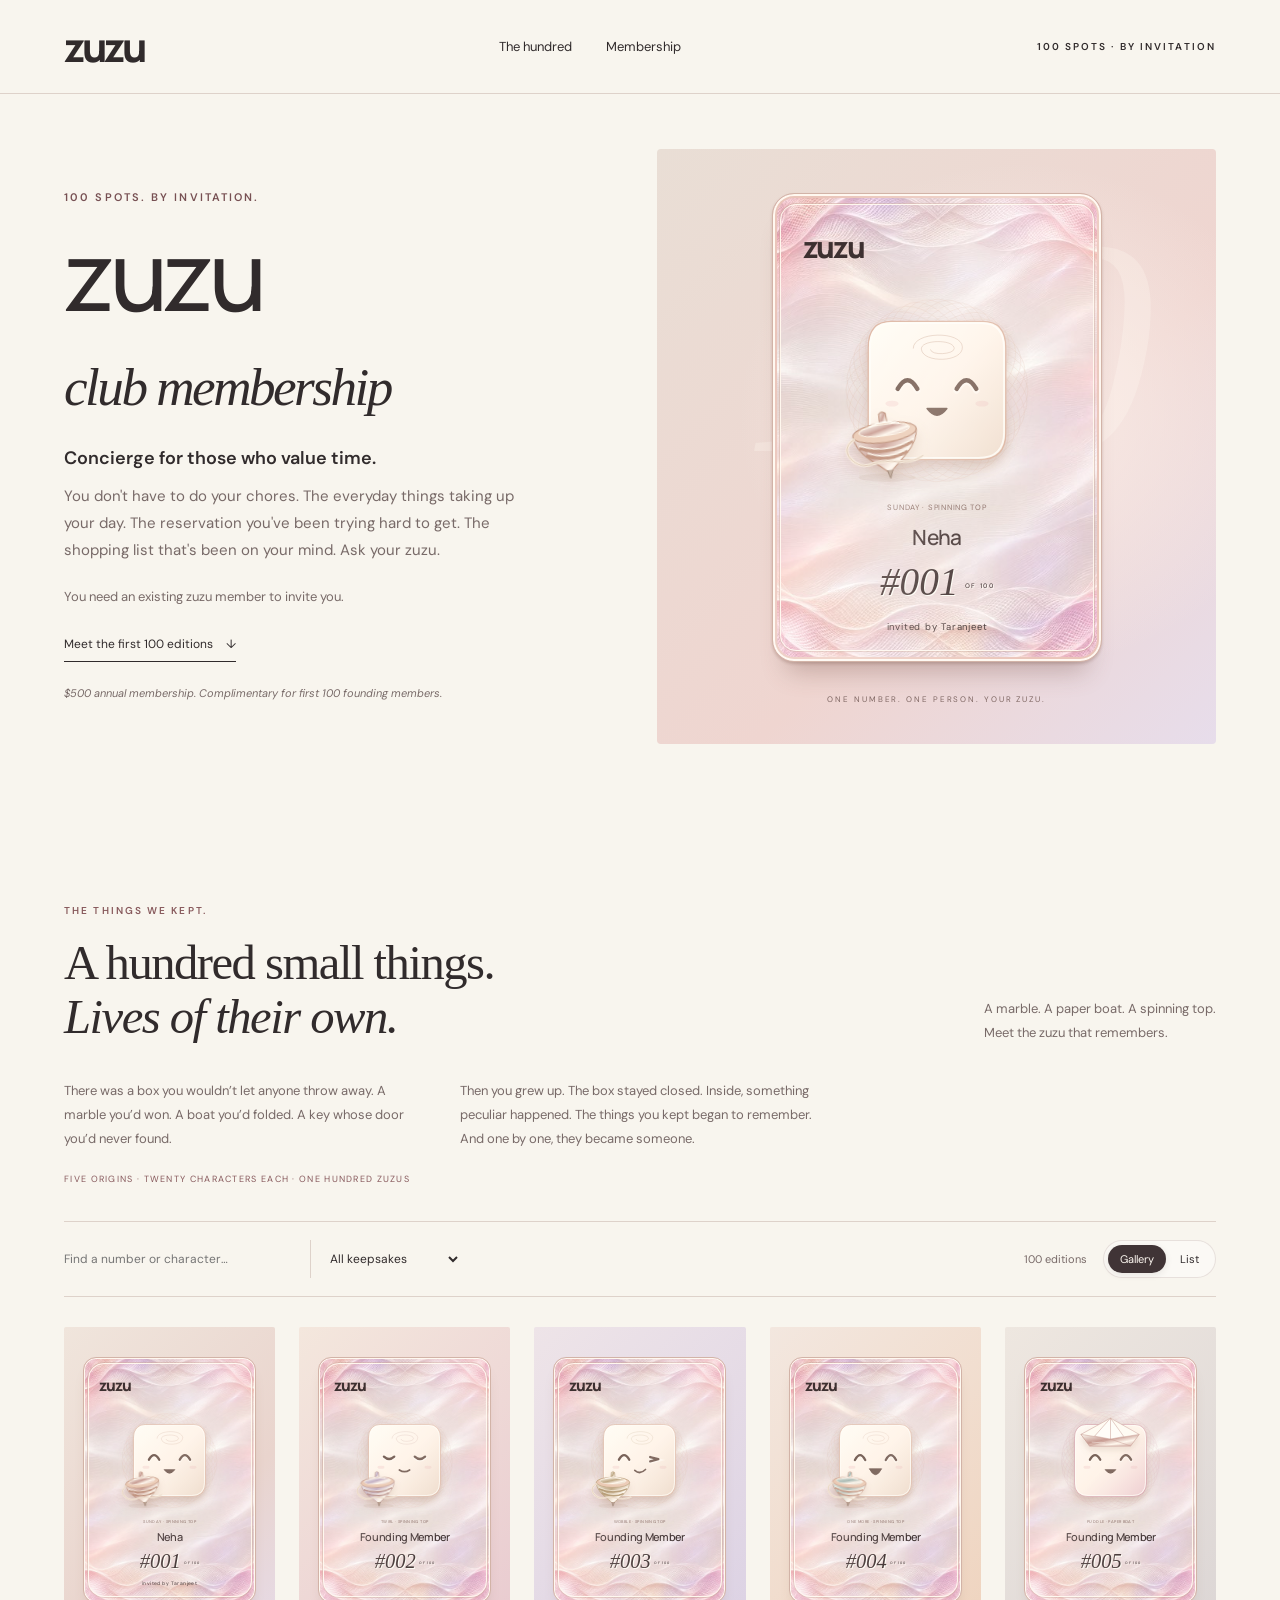
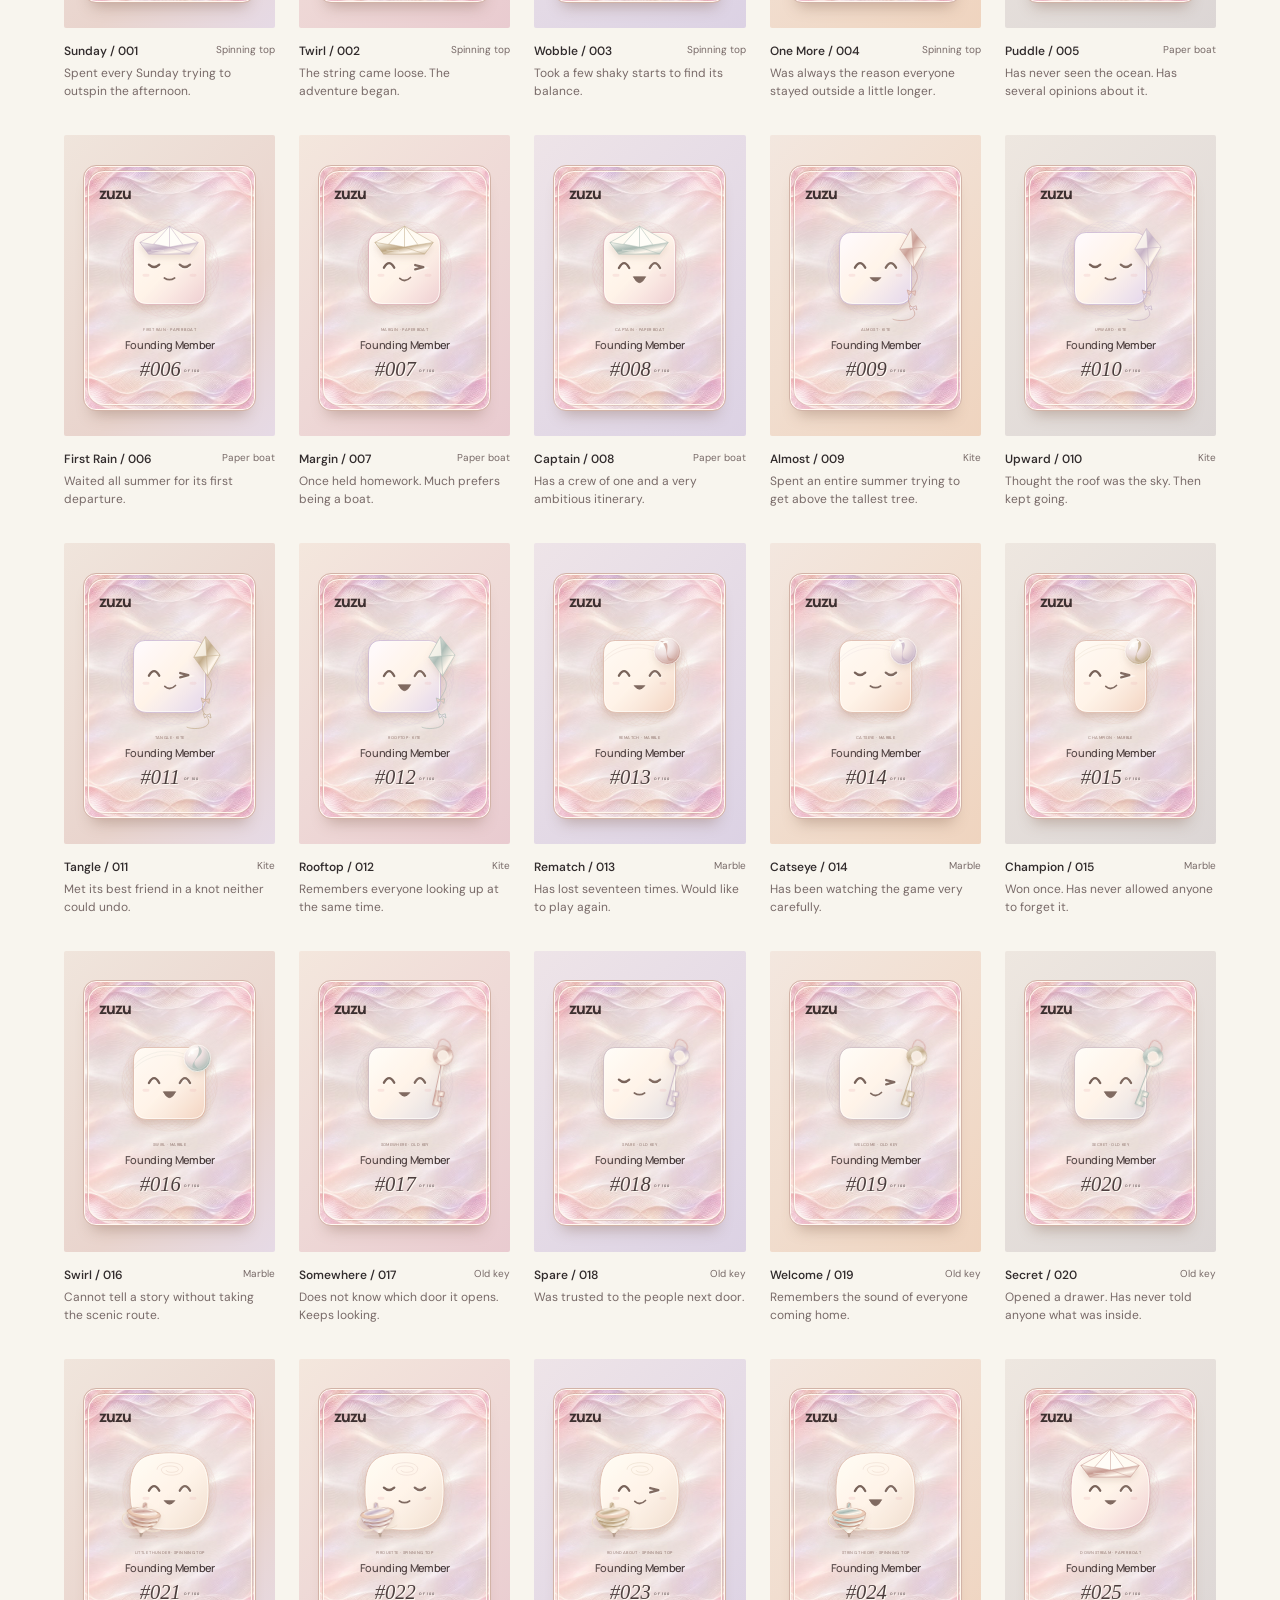
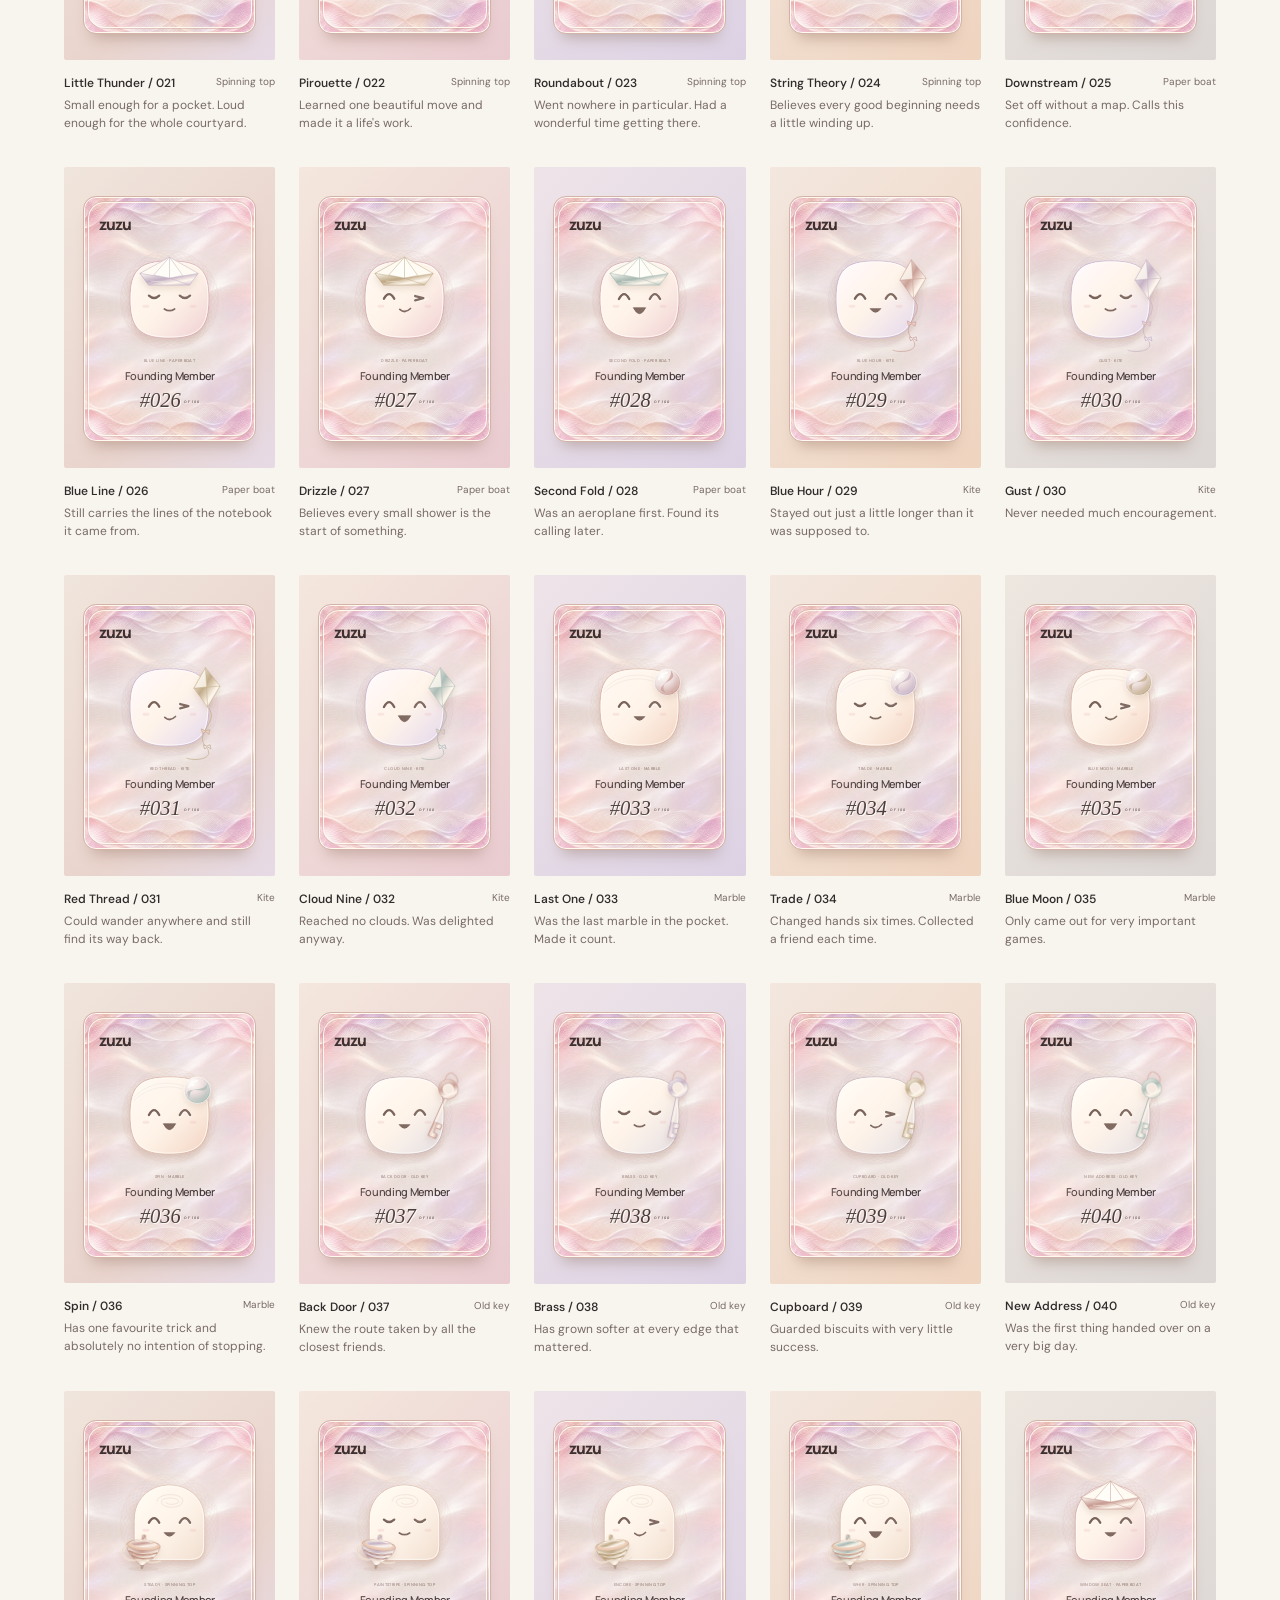
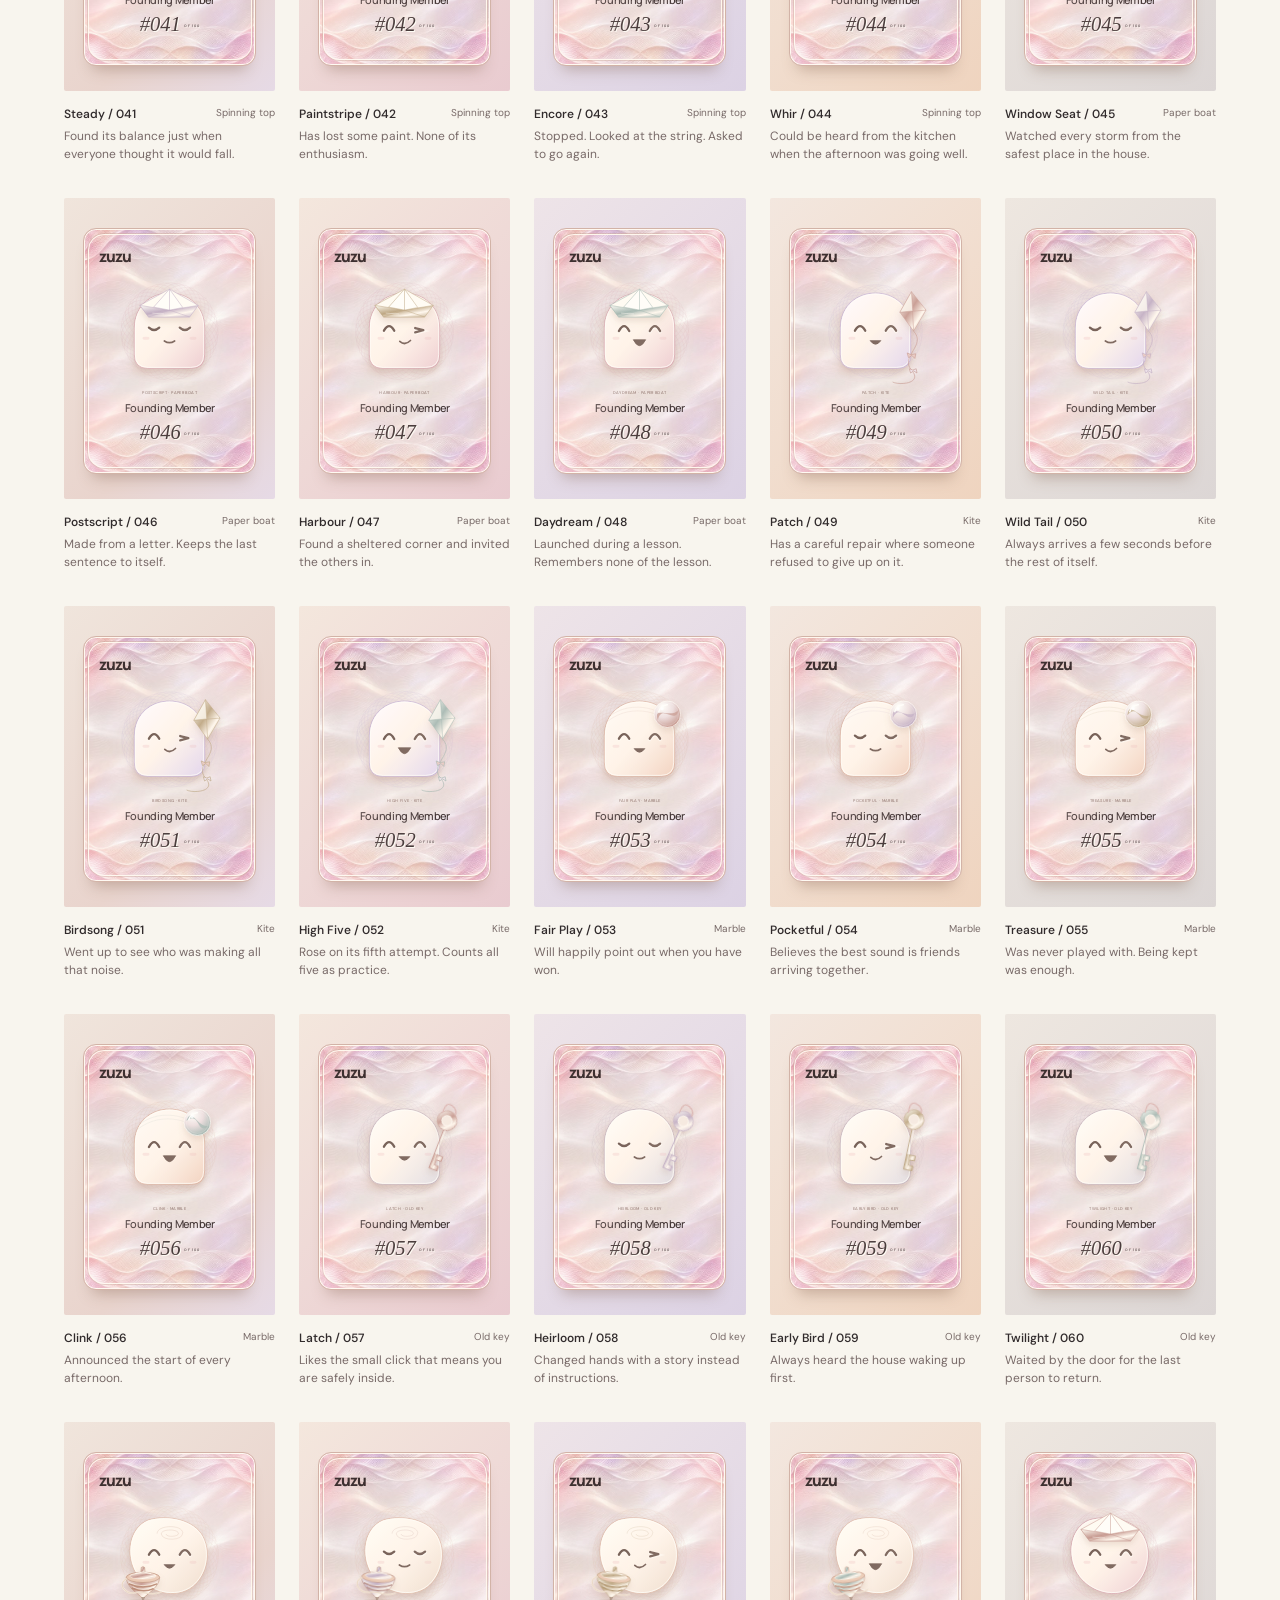
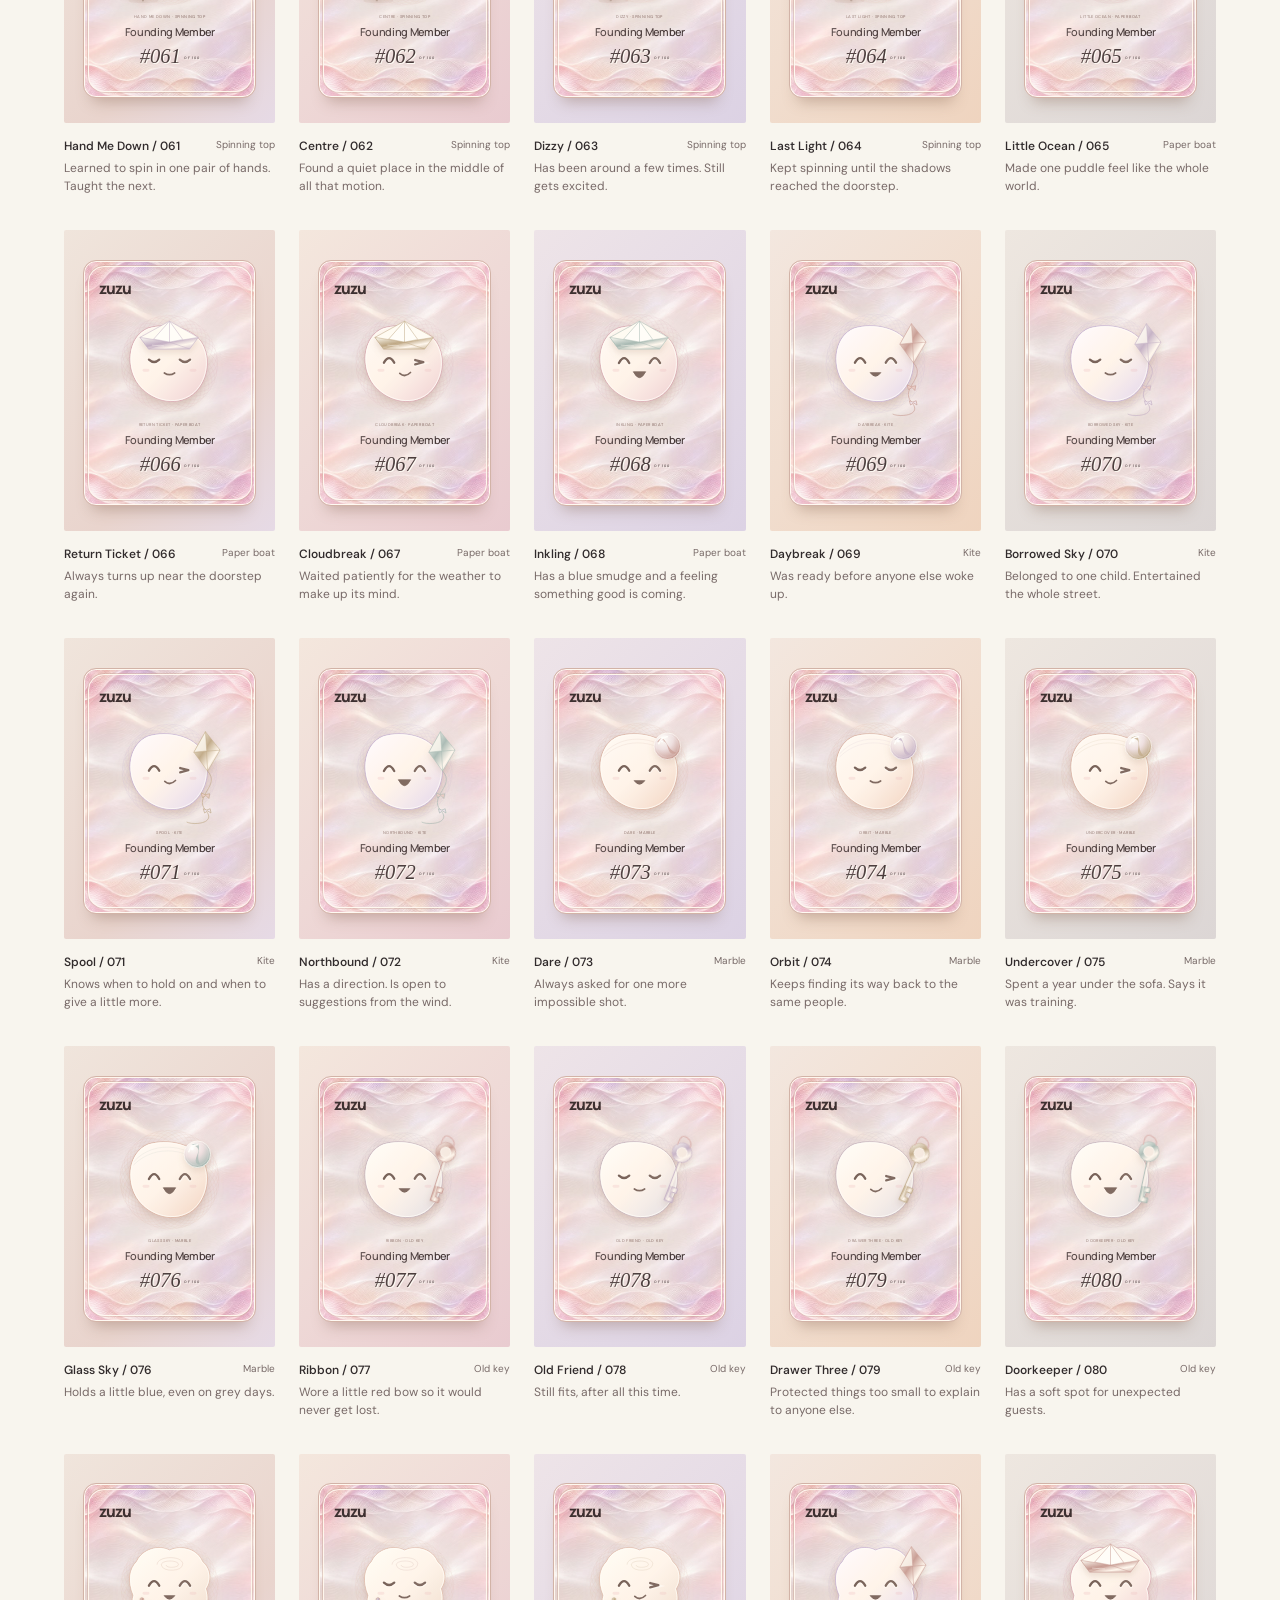
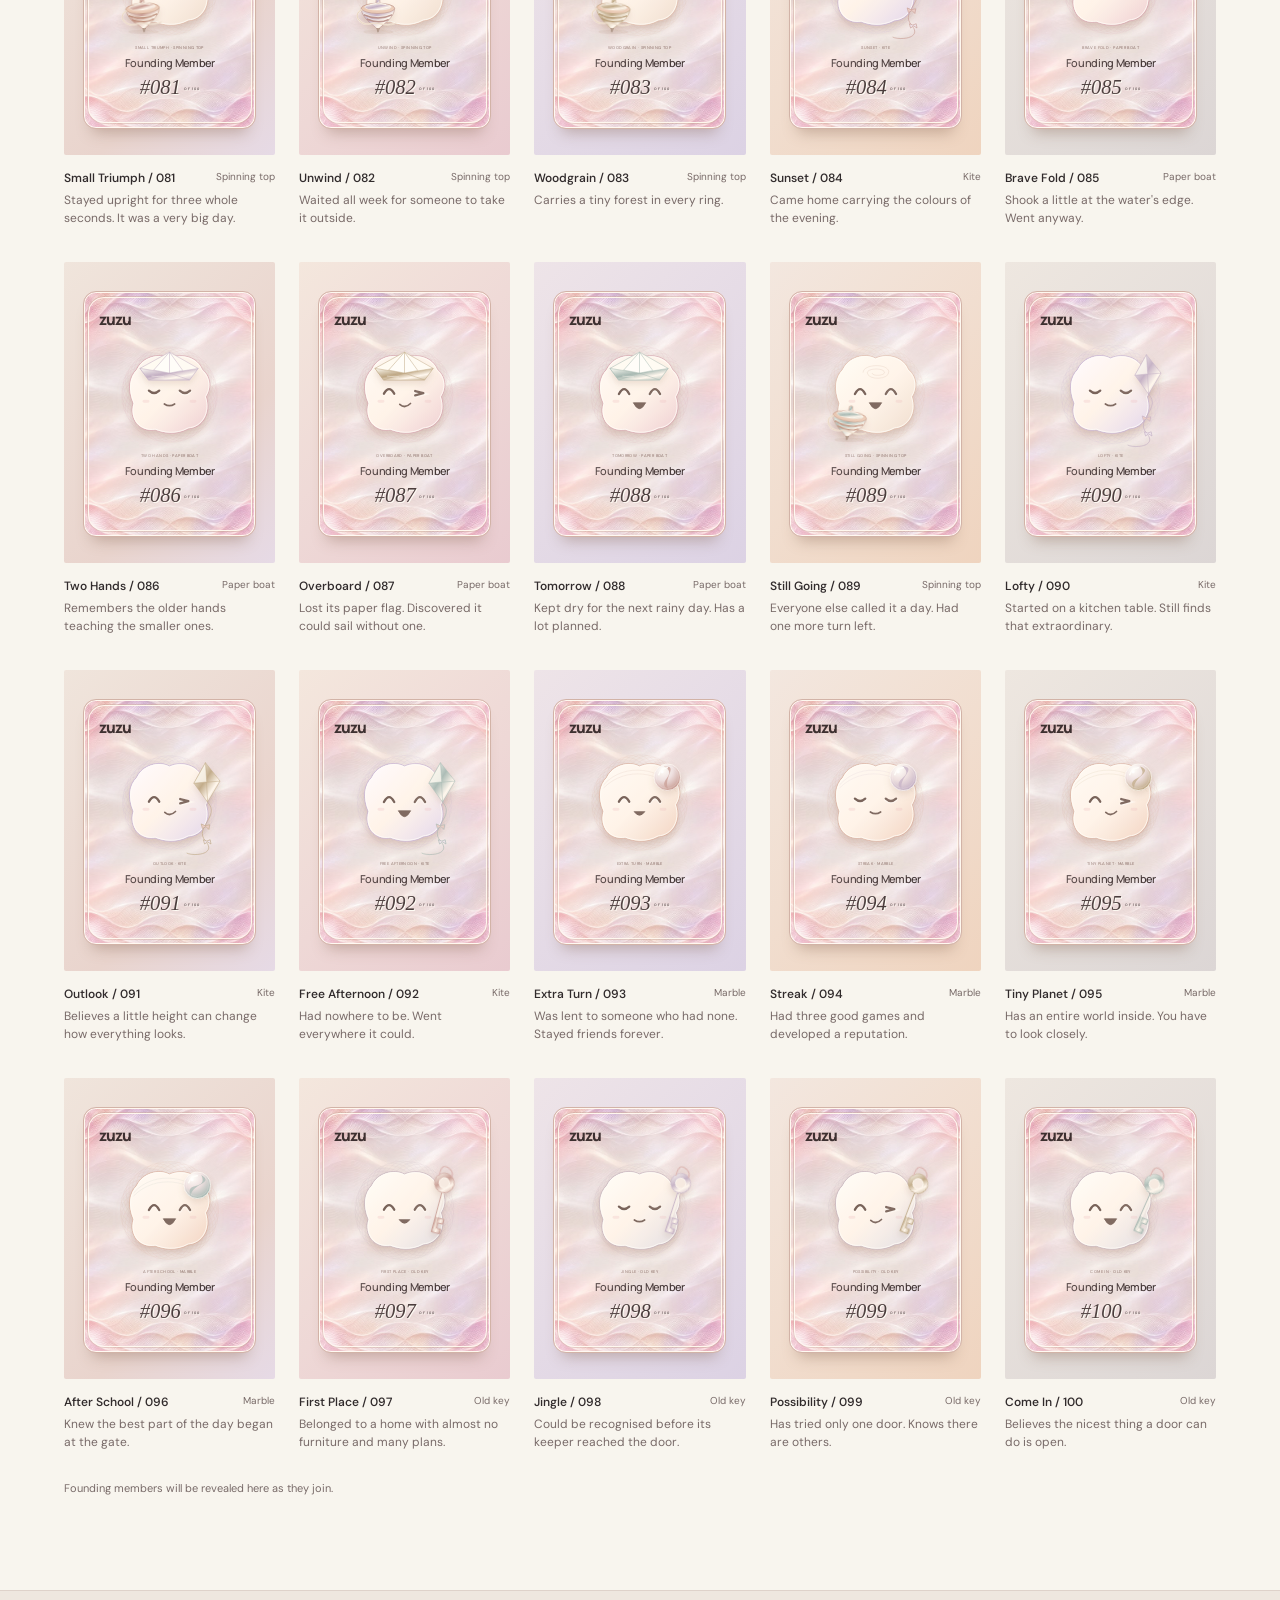
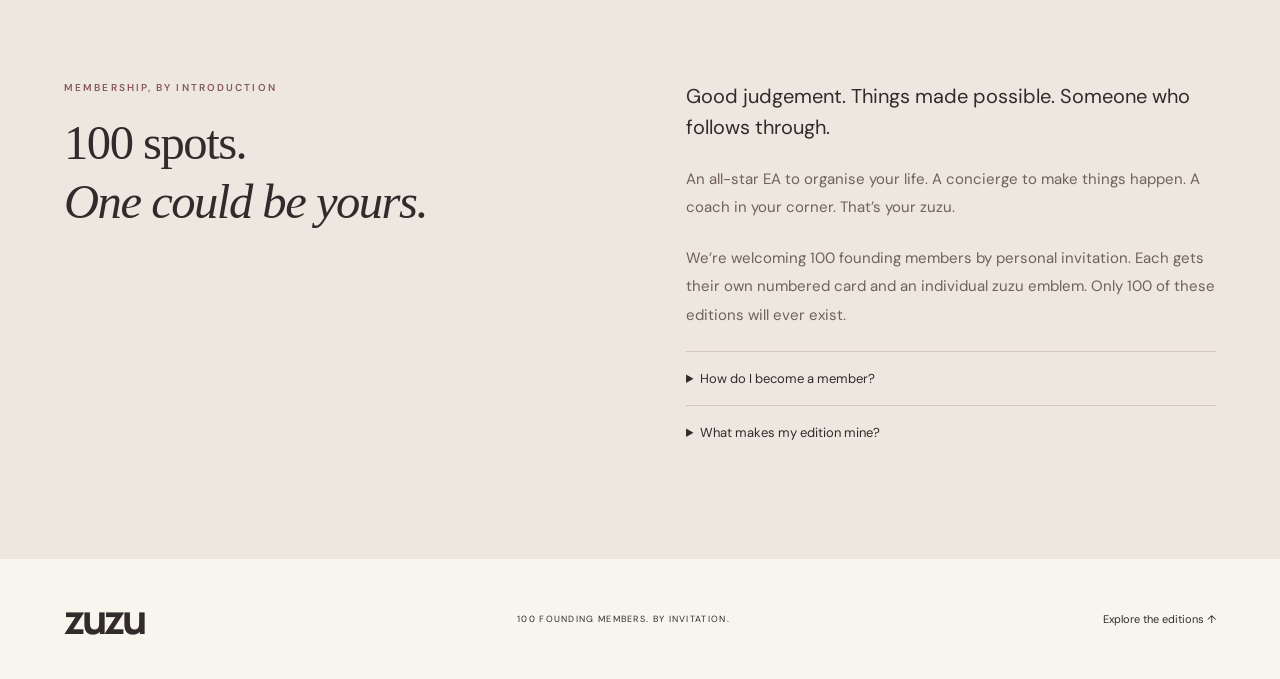
==== founding-gallery/index.html @ d8eb63bb "Add a standalone browse-only founding card gallery" ====
<!doctype html>
<html lang="en"><head><meta charset="utf-8"><meta name="viewport" content="width=device-width,initial-scale=1"><meta name="theme-color" content="#f8f3ec"><meta name="description" content="zuzu club membership. Concierge for those who value time. 100 spots. By invitation."><meta property="og:title" content="zuzu club membership — 100 spots. By invitation."><meta property="og:description" content="Concierge for those who value time. 100 spots. By invitation."><title>zuzu club membership — 100 spots. By invitation.</title><link rel="icon" href="emblems/zuzu-001.svg" type="image/svg+xml"><link rel="stylesheet" href="style.css"><script src="gallery.js" defer></script></head>
<body><a class="skip" href="#collection">Skip to the collection</a><header><a href="#" class="wordmark" aria-label="Zuzu home">zuzu</a><nav aria-label="Main"><a href="#collection">The hundred</a><a href="#beginning">Membership</a></nav><span class="nav-edition">100 SPOTS · BY INVITATION</span></header>
<main><section class="membership-hero"><div class="intro"><p class="eyebrow">100 SPOTS. BY INVITATION.</p><h1>zuzu<br><em>club membership</em></h1><p class="hero-promise">Concierge for those who value time.</p><p class="vision">You don't have to do your chores. The everyday things taking up your day. The reservation you've been trying hard to get. The shopping list that's been on your mind. Ask your zuzu.</p><p class="invitation-copy">You need an existing zuzu member to invite you.</p><a class="text-link" href="#collection">Meet the first 100 editions <span>↓</span></a><p class="membership-price"><em>$500 annual membership. Complimentary for first 100 founding members.</em></p></div><section class="showcase" aria-label="One of 100 founding member cards"><div class="edition-watermark" aria-hidden="true">100</div><div class="card-stage" id="card-stage"><div class="hero-wrap"><div id="portrait-card" class="tilt-shell"><div class="member-card vertical" aria-label="Founding edition 001"><div class="card-top"><span class="card-wordmark">zuzu</span></div><img class="card-art" src="emblems/zuzu-001.svg" alt="Sunday, Spinning top zuzu" loading="lazy"><div class="card-memory">Sunday · Spinning top</div><div class="card-name">Neha</div><div class="card-number">#001<small>OF 100</small></div><div class="card-by">invited by Taranjeet</div></div></div></div></div><p class="edition-caption">ONE NUMBER. ONE PERSON. YOUR ZUZU.</p></section></section>
<section class="collection section" id="collection"><div class="section-heading"><div><p class="eyebrow">THE THINGS WE KEPT.</p><h2>A hundred small things.<br><em>Lives of their own.</em></h2></div><p>A marble. A paper boat. A spinning top.<br>Meet the zuzu that remembers.</p></div><div class="collection-lore"><p>There was a box you wouldn’t let anyone throw away. A marble you’d won. A boat you’d folded. A key whose door you’d never found.</p><p>Then you grew up. The box stayed closed. Inside, something peculiar happened. The things you kept began to remember. And one by one, they became someone.</p><span>FIVE ORIGINS · TWENTY CHARACTERS EACH · ONE HUNDRED ZUZUS</span></div><div class="collection-tools"><div class="filter-wrap"><label class="sr-only" for="search">Find an edition</label><input id="search" type="search" placeholder="Find a number or character…"><label class="sr-only" for="family">Filter by keepsake</label><select id="family"><option value="all">All keepsakes</option><option value="Lattu">Lattu · spinning tops</option><option>Paper Boats</option><option>Kites</option><option>Marbles</option><option>Old Keys</option></select></div><div class="tool-right"><span id="result-count" aria-live="polite">100 editions</span><div class="segmented small" aria-label="Collection view"><button data-view="grid" aria-pressed="true">Gallery</button><button data-view="list" aria-pressed="false">List</button></div></div></div><div id="collection-grid" class="collection-grid"><article class="edition" data-number="1" data-family="Lattu" data-search="sunday spinning top neha"><div class="tile-art"><div class="member-card vertical" aria-label="Founding edition 001"><div class="card-top"><span class="card-wordmark">zuzu</span></div><img class="card-art" src="emblems/zuzu-001.svg" alt="Sunday, Spinning top zuzu" loading="lazy"><div class="card-memory">Sunday · Spinning top</div><div class="card-name">Neha</div><div class="card-number">#001<small>OF 100</small></div><div class="card-by">invited by Taranjeet</div></div></div><div class="tile-caption"><div class="tile-meta"><strong>Sunday / 001</strong><span>Spinning top</span></div><p class="tile-story">Spent every Sunday trying to outspin the afternoon.</p></div></article>
<article class="edition" data-number="2" data-family="Lattu" data-search="twirl spinning top "><div class="tile-art"><div class="member-card vertical" aria-label="Founding edition 002"><div class="card-top"><span class="card-wordmark">zuzu</span></div><img class="card-art" src="emblems/zuzu-002.svg" alt="Twirl, Spinning top zuzu" loading="lazy"><div class="card-memory">Twirl · Spinning top</div><div class="card-name">Founding Member</div><div class="card-number">#002<small>OF 100</small></div></div></div><div class="tile-caption"><div class="tile-meta"><strong>Twirl / 002</strong><span>Spinning top</span></div><p class="tile-story">The string came loose. The adventure began.</p></div></article>
<article class="edition" data-number="3" data-family="Lattu" data-search="wobble spinning top "><div class="tile-art"><div class="member-card vertical" aria-label="Founding edition 003"><div class="card-top"><span class="card-wordmark">zuzu</span></div><img class="card-art" src="emblems/zuzu-003.svg" alt="Wobble, Spinning top zuzu" loading="lazy"><div class="card-memory">Wobble · Spinning top</div><div class="card-name">Founding Member</div><div class="card-number">#003<small>OF 100</small></div></div></div><div class="tile-caption"><div class="tile-meta"><strong>Wobble / 003</strong><span>Spinning top</span></div><p class="tile-story">Took a few shaky starts to find its balance.</p></div></article>
<article class="edition" data-number="4" data-family="Lattu" data-search="one more spinning top "><div class="tile-art"><div class="member-card vertical" aria-label="Founding edition 004"><div class="card-top"><span class="card-wordmark">zuzu</span></div><img class="card-art" src="emblems/zuzu-004.svg" alt="One More, Spinning top zuzu" loading="lazy"><div class="card-memory">One More · Spinning top</div><div class="card-name">Founding Member</div><div class="card-number">#004<small>OF 100</small></div></div></div><div class="tile-caption"><div class="tile-meta"><strong>One More / 004</strong><span>Spinning top</span></div><p class="tile-story">Was always the reason everyone stayed outside a little longer.</p></div></article>
<article class="edition" data-number="5" data-family="Paper Boats" data-search="puddle paper boat "><div class="tile-art"><div class="member-card vertical" aria-label="Founding edition 005"><div class="card-top"><span class="card-wordmark">zuzu</span></div><img class="card-art" src="emblems/zuzu-005.svg" alt="Puddle, Paper boat zuzu" loading="lazy"><div class="card-memory">Puddle · Paper boat</div><div class="card-name">Founding Member</div><div class="card-number">#005<small>OF 100</small></div></div></div><div class="tile-caption"><div class="tile-meta"><strong>Puddle / 005</strong><span>Paper boat</span></div><p class="tile-story">Has never seen the ocean. Has several opinions about it.</p></div></article>
<article class="edition" data-number="6" data-family="Paper Boats" data-search="first rain paper boat "><div class="tile-art"><div class="member-card vertical" aria-label="Founding edition 006"><div class="card-top"><span class="card-wordmark">zuzu</span></div><img class="card-art" src="emblems/zuzu-006.svg" alt="First Rain, Paper boat zuzu" loading="lazy"><div class="card-memory">First Rain · Paper boat</div><div class="card-name">Founding Member</div><div class="card-number">#006<small>OF 100</small></div></div></div><div class="tile-caption"><div class="tile-meta"><strong>First Rain / 006</strong><span>Paper boat</span></div><p class="tile-story">Waited all summer for its first departure.</p></div></article>
<article class="edition" data-number="7" data-family="Paper Boats" data-search="margin paper boat "><div class="tile-art"><div class="member-card vertical" aria-label="Founding edition 007"><div class="card-top"><span class="card-wordmark">zuzu</span></div><img class="card-art" src="emblems/zuzu-007.svg" alt="Margin, Paper boat zuzu" loading="lazy"><div class="card-memory">Margin · Paper boat</div><div class="card-name">Founding Member</div><div class="card-number">#007<small>OF 100</small></div></div></div><div class="tile-caption"><div class="tile-meta"><strong>Margin / 007</strong><span>Paper boat</span></div><p class="tile-story">Once held homework. Much prefers being a boat.</p></div></article>
<article class="edition" data-number="8" data-family="Paper Boats" data-search="captain paper boat "><div class="tile-art"><div class="member-card vertical" aria-label="Founding edition 008"><div class="card-top"><span class="card-wordmark">zuzu</span></div><img class="card-art" src="emblems/zuzu-008.svg" alt="Captain, Paper boat zuzu" loading="lazy"><div class="card-memory">Captain · Paper boat</div><div class="card-name">Founding Member</div><div class="card-number">#008<small>OF 100</small></div></div></div><div class="tile-caption"><div class="tile-meta"><strong>Captain / 008</strong><span>Paper boat</span></div><p class="tile-story">Has a crew of one and a very ambitious itinerary.</p></div></article>
<article class="edition" data-number="9" data-family="Kites" data-search="almost kite "><div class="tile-art"><div class="member-card vertical" aria-label="Founding edition 009"><div class="card-top"><span class="card-wordmark">zuzu</span></div><img class="card-art" src="emblems/zuzu-009.svg" alt="Almost, Kite zuzu" loading="lazy"><div class="card-memory">Almost · Kite</div><div class="card-name">Founding Member</div><div class="card-number">#009<small>OF 100</small></div></div></div><div class="tile-caption"><div class="tile-meta"><strong>Almost / 009</strong><span>Kite</span></div><p class="tile-story">Spent an entire summer trying to get above the tallest tree.</p></div></article>
<article class="edition" data-number="10" data-family="Kites" data-search="upward kite "><div class="tile-art"><div class="member-card vertical" aria-label="Founding edition 010"><div class="card-top"><span class="card-wordmark">zuzu</span></div><img class="card-art" src="emblems/zuzu-010.svg" alt="Upward, Kite zuzu" loading="lazy"><div class="card-memory">Upward · Kite</div><div class="card-name">Founding Member</div><div class="card-number">#010<small>OF 100</small></div></div></div><div class="tile-caption"><div class="tile-meta"><strong>Upward / 010</strong><span>Kite</span></div><p class="tile-story">Thought the roof was the sky. Then kept going.</p></div></article>
<article class="edition" data-number="11" data-family="Kites" data-search="tangle kite "><div class="tile-art"><div class="member-card vertical" aria-label="Founding edition 011"><div class="card-top"><span class="card-wordmark">zuzu</span></div><img class="card-art" src="emblems/zuzu-011.svg" alt="Tangle, Kite zuzu" loading="lazy"><div class="card-memory">Tangle · Kite</div><div class="card-name">Founding Member</div><div class="card-number">#011<small>OF 100</small></div></div></div><div class="tile-caption"><div class="tile-meta"><strong>Tangle / 011</strong><span>Kite</span></div><p class="tile-story">Met its best friend in a knot neither could undo.</p></div></article>
<article class="edition" data-number="12" data-family="Kites" data-search="rooftop kite "><div class="tile-art"><div class="member-card vertical" aria-label="Founding edition 012"><div class="card-top"><span class="card-wordmark">zuzu</span></div><img class="card-art" src="emblems/zuzu-012.svg" alt="Rooftop, Kite zuzu" loading="lazy"><div class="card-memory">Rooftop · Kite</div><div class="card-name">Founding Member</div><div class="card-number">#012<small>OF 100</small></div></div></div><div class="tile-caption"><div class="tile-meta"><strong>Rooftop / 012</strong><span>Kite</span></div><p class="tile-story">Remembers everyone looking up at the same time.</p></div></article>
<article class="edition" data-number="13" data-family="Marbles" data-search="rematch marble "><div class="tile-art"><div class="member-card vertical" aria-label="Founding edition 013"><div class="card-top"><span class="card-wordmark">zuzu</span></div><img class="card-art" src="emblems/zuzu-013.svg" alt="Rematch, Marble zuzu" loading="lazy"><div class="card-memory">Rematch · Marble</div><div class="card-name">Founding Member</div><div class="card-number">#013<small>OF 100</small></div></div></div><div class="tile-caption"><div class="tile-meta"><strong>Rematch / 013</strong><span>Marble</span></div><p class="tile-story">Has lost seventeen times. Would like to play again.</p></div></article>
<article class="edition" data-number="14" data-family="Marbles" data-search="catseye marble "><div class="tile-art"><div class="member-card vertical" aria-label="Founding edition 014"><div class="card-top"><span class="card-wordmark">zuzu</span></div><img class="card-art" src="emblems/zuzu-014.svg" alt="Catseye, Marble zuzu" loading="lazy"><div class="card-memory">Catseye · Marble</div><div class="card-name">Founding Member</div><div class="card-number">#014<small>OF 100</small></div></div></div><div class="tile-caption"><div class="tile-meta"><strong>Catseye / 014</strong><span>Marble</span></div><p class="tile-story">Has been watching the game very carefully.</p></div></article>
<article class="edition" data-number="15" data-family="Marbles" data-search="champion marble "><div class="tile-art"><div class="member-card vertical" aria-label="Founding edition 015"><div class="card-top"><span class="card-wordmark">zuzu</span></div><img class="card-art" src="emblems/zuzu-015.svg" alt="Champion, Marble zuzu" loading="lazy"><div class="card-memory">Champion · Marble</div><div class="card-name">Founding Member</div><div class="card-number">#015<small>OF 100</small></div></div></div><div class="tile-caption"><div class="tile-meta"><strong>Champion / 015</strong><span>Marble</span></div><p class="tile-story">Won once. Has never allowed anyone to forget it.</p></div></article>
<article class="edition" data-number="16" data-family="Marbles" data-search="swirl marble "><div class="tile-art"><div class="member-card vertical" aria-label="Founding edition 016"><div class="card-top"><span class="card-wordmark">zuzu</span></div><img class="card-art" src="emblems/zuzu-016.svg" alt="Swirl, Marble zuzu" loading="lazy"><div class="card-memory">Swirl · Marble</div><div class="card-name">Founding Member</div><div class="card-number">#016<small>OF 100</small></div></div></div><div class="tile-caption"><div class="tile-meta"><strong>Swirl / 016</strong><span>Marble</span></div><p class="tile-story">Cannot tell a story without taking the scenic route.</p></div></article>
<article class="edition" data-number="17" data-family="Old Keys" data-search="somewhere old key "><div class="tile-art"><div class="member-card vertical" aria-label="Founding edition 017"><div class="card-top"><span class="card-wordmark">zuzu</span></div><img class="card-art" src="emblems/zuzu-017.svg" alt="Somewhere, Old key zuzu" loading="lazy"><div class="card-memory">Somewhere · Old key</div><div class="card-name">Founding Member</div><div class="card-number">#017<small>OF 100</small></div></div></div><div class="tile-caption"><div class="tile-meta"><strong>Somewhere / 017</strong><span>Old key</span></div><p class="tile-story">Does not know which door it opens. Keeps looking.</p></div></article>
<article class="edition" data-number="18" data-family="Old Keys" data-search="spare old key "><div class="tile-art"><div class="member-card vertical" aria-label="Founding edition 018"><div class="card-top"><span class="card-wordmark">zuzu</span></div><img class="card-art" src="emblems/zuzu-018.svg" alt="Spare, Old key zuzu" loading="lazy"><div class="card-memory">Spare · Old key</div><div class="card-name">Founding Member</div><div class="card-number">#018<small>OF 100</small></div></div></div><div class="tile-caption"><div class="tile-meta"><strong>Spare / 018</strong><span>Old key</span></div><p class="tile-story">Was trusted to the people next door.</p></div></article>
<article class="edition" data-number="19" data-family="Old Keys" data-search="welcome old key "><div class="tile-art"><div class="member-card vertical" aria-label="Founding edition 019"><div class="card-top"><span class="card-wordmark">zuzu</span></div><img class="card-art" src="emblems/zuzu-019.svg" alt="Welcome, Old key zuzu" loading="lazy"><div class="card-memory">Welcome · Old key</div><div class="card-name">Founding Member</div><div class="card-number">#019<small>OF 100</small></div></div></div><div class="tile-caption"><div class="tile-meta"><strong>Welcome / 019</strong><span>Old key</span></div><p class="tile-story">Remembers the sound of everyone coming home.</p></div></article>
<article class="edition" data-number="20" data-family="Old Keys" data-search="secret old key "><div class="tile-art"><div class="member-card vertical" aria-label="Founding edition 020"><div class="card-top"><span class="card-wordmark">zuzu</span></div><img class="card-art" src="emblems/zuzu-020.svg" alt="Secret, Old key zuzu" loading="lazy"><div class="card-memory">Secret · Old key</div><div class="card-name">Founding Member</div><div class="card-number">#020<small>OF 100</small></div></div></div><div class="tile-caption"><div class="tile-meta"><strong>Secret / 020</strong><span>Old key</span></div><p class="tile-story">Opened a drawer. Has never told anyone what was inside.</p></div></article>
<article class="edition" data-number="21" data-family="Lattu" data-search="little thunder spinning top "><div class="tile-art"><div class="member-card vertical" aria-label="Founding edition 021"><div class="card-top"><span class="card-wordmark">zuzu</span></div><img class="card-art" src="emblems/zuzu-021.svg" alt="Little Thunder, Spinning top zuzu" loading="lazy"><div class="card-memory">Little Thunder · Spinning top</div><div class="card-name">Founding Member</div><div class="card-number">#021<small>OF 100</small></div></div></div><div class="tile-caption"><div class="tile-meta"><strong>Little Thunder / 021</strong><span>Spinning top</span></div><p class="tile-story">Small enough for a pocket. Loud enough for the whole courtyard.</p></div></article>
<article class="edition" data-number="22" data-family="Lattu" data-search="pirouette spinning top "><div class="tile-art"><div class="member-card vertical" aria-label="Founding edition 022"><div class="card-top"><span class="card-wordmark">zuzu</span></div><img class="card-art" src="emblems/zuzu-022.svg" alt="Pirouette, Spinning top zuzu" loading="lazy"><div class="card-memory">Pirouette · Spinning top</div><div class="card-name">Founding Member</div><div class="card-number">#022<small>OF 100</small></div></div></div><div class="tile-caption"><div class="tile-meta"><strong>Pirouette / 022</strong><span>Spinning top</span></div><p class="tile-story">Learned one beautiful move and made it a life&#x27;s work.</p></div></article>
<article class="edition" data-number="23" data-family="Lattu" data-search="roundabout spinning top "><div class="tile-art"><div class="member-card vertical" aria-label="Founding edition 023"><div class="card-top"><span class="card-wordmark">zuzu</span></div><img class="card-art" src="emblems/zuzu-023.svg" alt="Roundabout, Spinning top zuzu" loading="lazy"><div class="card-memory">Roundabout · Spinning top</div><div class="card-name">Founding Member</div><div class="card-number">#023<small>OF 100</small></div></div></div><div class="tile-caption"><div class="tile-meta"><strong>Roundabout / 023</strong><span>Spinning top</span></div><p class="tile-story">Went nowhere in particular. Had a wonderful time getting there.</p></div></article>
<article class="edition" data-number="24" data-family="Lattu" data-search="string theory spinning top "><div class="tile-art"><div class="member-card vertical" aria-label="Founding edition 024"><div class="card-top"><span class="card-wordmark">zuzu</span></div><img class="card-art" src="emblems/zuzu-024.svg" alt="String Theory, Spinning top zuzu" loading="lazy"><div class="card-memory">String Theory · Spinning top</div><div class="card-name">Founding Member</div><div class="card-number">#024<small>OF 100</small></div></div></div><div class="tile-caption"><div class="tile-meta"><strong>String Theory / 024</strong><span>Spinning top</span></div><p class="tile-story">Believes every good beginning needs a little winding up.</p></div></article>
<article class="edition" data-number="25" data-family="Paper Boats" data-search="downstream paper boat "><div class="tile-art"><div class="member-card vertical" aria-label="Founding edition 025"><div class="card-top"><span class="card-wordmark">zuzu</span></div><img class="card-art" src="emblems/zuzu-025.svg" alt="Downstream, Paper boat zuzu" loading="lazy"><div class="card-memory">Downstream · Paper boat</div><div class="card-name">Founding Member</div><div class="card-number">#025<small>OF 100</small></div></div></div><div class="tile-caption"><div class="tile-meta"><strong>Downstream / 025</strong><span>Paper boat</span></div><p class="tile-story">Set off without a map. Calls this confidence.</p></div></article>
<article class="edition" data-number="26" data-family="Paper Boats" data-search="blue line paper boat "><div class="tile-art"><div class="member-card vertical" aria-label="Founding edition 026"><div class="card-top"><span class="card-wordmark">zuzu</span></div><img class="card-art" src="emblems/zuzu-026.svg" alt="Blue Line, Paper boat zuzu" loading="lazy"><div class="card-memory">Blue Line · Paper boat</div><div class="card-name">Founding Member</div><div class="card-number">#026<small>OF 100</small></div></div></div><div class="tile-caption"><div class="tile-meta"><strong>Blue Line / 026</strong><span>Paper boat</span></div><p class="tile-story">Still carries the lines of the notebook it came from.</p></div></article>
<article class="edition" data-number="27" data-family="Paper Boats" data-search="drizzle paper boat "><div class="tile-art"><div class="member-card vertical" aria-label="Founding edition 027"><div class="card-top"><span class="card-wordmark">zuzu</span></div><img class="card-art" src="emblems/zuzu-027.svg" alt="Drizzle, Paper boat zuzu" loading="lazy"><div class="card-memory">Drizzle · Paper boat</div><div class="card-name">Founding Member</div><div class="card-number">#027<small>OF 100</small></div></div></div><div class="tile-caption"><div class="tile-meta"><strong>Drizzle / 027</strong><span>Paper boat</span></div><p class="tile-story">Believes every small shower is the start of something.</p></div></article>
<article class="edition" data-number="28" data-family="Paper Boats" data-search="second fold paper boat "><div class="tile-art"><div class="member-card vertical" aria-label="Founding edition 028"><div class="card-top"><span class="card-wordmark">zuzu</span></div><img class="card-art" src="emblems/zuzu-028.svg" alt="Second Fold, Paper boat zuzu" loading="lazy"><div class="card-memory">Second Fold · Paper boat</div><div class="card-name">Founding Member</div><div class="card-number">#028<small>OF 100</small></div></div></div><div class="tile-caption"><div class="tile-meta"><strong>Second Fold / 028</strong><span>Paper boat</span></div><p class="tile-story">Was an aeroplane first. Found its calling later.</p></div></article>
<article class="edition" data-number="29" data-family="Kites" data-search="blue hour kite "><div class="tile-art"><div class="member-card vertical" aria-label="Founding edition 029"><div class="card-top"><span class="card-wordmark">zuzu</span></div><img class="card-art" src="emblems/zuzu-029.svg" alt="Blue Hour, Kite zuzu" loading="lazy"><div class="card-memory">Blue Hour · Kite</div><div class="card-name">Founding Member</div><div class="card-number">#029<small>OF 100</small></div></div></div><div class="tile-caption"><div class="tile-meta"><strong>Blue Hour / 029</strong><span>Kite</span></div><p class="tile-story">Stayed out just a little longer than it was supposed to.</p></div></article>
<article class="edition" data-number="30" data-family="Kites" data-search="gust kite "><div class="tile-art"><div class="member-card vertical" aria-label="Founding edition 030"><div class="card-top"><span class="card-wordmark">zuzu</span></div><img class="card-art" src="emblems/zuzu-030.svg" alt="Gust, Kite zuzu" loading="lazy"><div class="card-memory">Gust · Kite</div><div class="card-name">Founding Member</div><div class="card-number">#030<small>OF 100</small></div></div></div><div class="tile-caption"><div class="tile-meta"><strong>Gust / 030</strong><span>Kite</span></div><p class="tile-story">Never needed much encouragement.</p></div></article>
<article class="edition" data-number="31" data-family="Kites" data-search="red thread kite "><div class="tile-art"><div class="member-card vertical" aria-label="Founding edition 031"><div class="card-top"><span class="card-wordmark">zuzu</span></div><img class="card-art" src="emblems/zuzu-031.svg" alt="Red Thread, Kite zuzu" loading="lazy"><div class="card-memory">Red Thread · Kite</div><div class="card-name">Founding Member</div><div class="card-number">#031<small>OF 100</small></div></div></div><div class="tile-caption"><div class="tile-meta"><strong>Red Thread / 031</strong><span>Kite</span></div><p class="tile-story">Could wander anywhere and still find its way back.</p></div></article>
<article class="edition" data-number="32" data-family="Kites" data-search="cloud nine kite "><div class="tile-art"><div class="member-card vertical" aria-label="Founding edition 032"><div class="card-top"><span class="card-wordmark">zuzu</span></div><img class="card-art" src="emblems/zuzu-032.svg" alt="Cloud Nine, Kite zuzu" loading="lazy"><div class="card-memory">Cloud Nine · Kite</div><div class="card-name">Founding Member</div><div class="card-number">#032<small>OF 100</small></div></div></div><div class="tile-caption"><div class="tile-meta"><strong>Cloud Nine / 032</strong><span>Kite</span></div><p class="tile-story">Reached no clouds. Was delighted anyway.</p></div></article>
<article class="edition" data-number="33" data-family="Marbles" data-search="last one marble "><div class="tile-art"><div class="member-card vertical" aria-label="Founding edition 033"><div class="card-top"><span class="card-wordmark">zuzu</span></div><img class="card-art" src="emblems/zuzu-033.svg" alt="Last One, Marble zuzu" loading="lazy"><div class="card-memory">Last One · Marble</div><div class="card-name">Founding Member</div><div class="card-number">#033<small>OF 100</small></div></div></div><div class="tile-caption"><div class="tile-meta"><strong>Last One / 033</strong><span>Marble</span></div><p class="tile-story">Was the last marble in the pocket. Made it count.</p></div></article>
<article class="edition" data-number="34" data-family="Marbles" data-search="trade marble "><div class="tile-art"><div class="member-card vertical" aria-label="Founding edition 034"><div class="card-top"><span class="card-wordmark">zuzu</span></div><img class="card-art" src="emblems/zuzu-034.svg" alt="Trade, Marble zuzu" loading="lazy"><div class="card-memory">Trade · Marble</div><div class="card-name">Founding Member</div><div class="card-number">#034<small>OF 100</small></div></div></div><div class="tile-caption"><div class="tile-meta"><strong>Trade / 034</strong><span>Marble</span></div><p class="tile-story">Changed hands six times. Collected a friend each time.</p></div></article>
<article class="edition" data-number="35" data-family="Marbles" data-search="blue moon marble "><div class="tile-art"><div class="member-card vertical" aria-label="Founding edition 035"><div class="card-top"><span class="card-wordmark">zuzu</span></div><img class="card-art" src="emblems/zuzu-035.svg" alt="Blue Moon, Marble zuzu" loading="lazy"><div class="card-memory">Blue Moon · Marble</div><div class="card-name">Founding Member</div><div class="card-number">#035<small>OF 100</small></div></div></div><div class="tile-caption"><div class="tile-meta"><strong>Blue Moon / 035</strong><span>Marble</span></div><p class="tile-story">Only came out for very important games.</p></div></article>
<article class="edition" data-number="36" data-family="Marbles" data-search="spin marble "><div class="tile-art"><div class="member-card vertical" aria-label="Founding edition 036"><div class="card-top"><span class="card-wordmark">zuzu</span></div><img class="card-art" src="emblems/zuzu-036.svg" alt="Spin, Marble zuzu" loading="lazy"><div class="card-memory">Spin · Marble</div><div class="card-name">Founding Member</div><div class="card-number">#036<small>OF 100</small></div></div></div><div class="tile-caption"><div class="tile-meta"><strong>Spin / 036</strong><span>Marble</span></div><p class="tile-story">Has one favourite trick and absolutely no intention of stopping.</p></div></article>
<article class="edition" data-number="37" data-family="Old Keys" data-search="back door old key "><div class="tile-art"><div class="member-card vertical" aria-label="Founding edition 037"><div class="card-top"><span class="card-wordmark">zuzu</span></div><img class="card-art" src="emblems/zuzu-037.svg" alt="Back Door, Old key zuzu" loading="lazy"><div class="card-memory">Back Door · Old key</div><div class="card-name">Founding Member</div><div class="card-number">#037<small>OF 100</small></div></div></div><div class="tile-caption"><div class="tile-meta"><strong>Back Door / 037</strong><span>Old key</span></div><p class="tile-story">Knew the route taken by all the closest friends.</p></div></article>
<article class="edition" data-number="38" data-family="Old Keys" data-search="brass old key "><div class="tile-art"><div class="member-card vertical" aria-label="Founding edition 038"><div class="card-top"><span class="card-wordmark">zuzu</span></div><img class="card-art" src="emblems/zuzu-038.svg" alt="Brass, Old key zuzu" loading="lazy"><div class="card-memory">Brass · Old key</div><div class="card-name">Founding Member</div><div class="card-number">#038<small>OF 100</small></div></div></div><div class="tile-caption"><div class="tile-meta"><strong>Brass / 038</strong><span>Old key</span></div><p class="tile-story">Has grown softer at every edge that mattered.</p></div></article>
<article class="edition" data-number="39" data-family="Old Keys" data-search="cupboard old key "><div class="tile-art"><div class="member-card vertical" aria-label="Founding edition 039"><div class="card-top"><span class="card-wordmark">zuzu</span></div><img class="card-art" src="emblems/zuzu-039.svg" alt="Cupboard, Old key zuzu" loading="lazy"><div class="card-memory">Cupboard · Old key</div><div class="card-name">Founding Member</div><div class="card-number">#039<small>OF 100</small></div></div></div><div class="tile-caption"><div class="tile-meta"><strong>Cupboard / 039</strong><span>Old key</span></div><p class="tile-story">Guarded biscuits with very little success.</p></div></article>
<article class="edition" data-number="40" data-family="Old Keys" data-search="new address old key "><div class="tile-art"><div class="member-card vertical" aria-label="Founding edition 040"><div class="card-top"><span class="card-wordmark">zuzu</span></div><img class="card-art" src="emblems/zuzu-040.svg" alt="New Address, Old key zuzu" loading="lazy"><div class="card-memory">New Address · Old key</div><div class="card-name">Founding Member</div><div class="card-number">#040<small>OF 100</small></div></div></div><div class="tile-caption"><div class="tile-meta"><strong>New Address / 040</strong><span>Old key</span></div><p class="tile-story">Was the first thing handed over on a very big day.</p></div></article>
<article class="edition" data-number="41" data-family="Lattu" data-search="steady spinning top "><div class="tile-art"><div class="member-card vertical" aria-label="Founding edition 041"><div class="card-top"><span class="card-wordmark">zuzu</span></div><img class="card-art" src="emblems/zuzu-041.svg" alt="Steady, Spinning top zuzu" loading="lazy"><div class="card-memory">Steady · Spinning top</div><div class="card-name">Founding Member</div><div class="card-number">#041<small>OF 100</small></div></div></div><div class="tile-caption"><div class="tile-meta"><strong>Steady / 041</strong><span>Spinning top</span></div><p class="tile-story">Found its balance just when everyone thought it would fall.</p></div></article>
<article class="edition" data-number="42" data-family="Lattu" data-search="paintstripe spinning top "><div class="tile-art"><div class="member-card vertical" aria-label="Founding edition 042"><div class="card-top"><span class="card-wordmark">zuzu</span></div><img class="card-art" src="emblems/zuzu-042.svg" alt="Paintstripe, Spinning top zuzu" loading="lazy"><div class="card-memory">Paintstripe · Spinning top</div><div class="card-name">Founding Member</div><div class="card-number">#042<small>OF 100</small></div></div></div><div class="tile-caption"><div class="tile-meta"><strong>Paintstripe / 042</strong><span>Spinning top</span></div><p class="tile-story">Has lost some paint. None of its enthusiasm.</p></div></article>
<article class="edition" data-number="43" data-family="Lattu" data-search="encore spinning top "><div class="tile-art"><div class="member-card vertical" aria-label="Founding edition 043"><div class="card-top"><span class="card-wordmark">zuzu</span></div><img class="card-art" src="emblems/zuzu-043.svg" alt="Encore, Spinning top zuzu" loading="lazy"><div class="card-memory">Encore · Spinning top</div><div class="card-name">Founding Member</div><div class="card-number">#043<small>OF 100</small></div></div></div><div class="tile-caption"><div class="tile-meta"><strong>Encore / 043</strong><span>Spinning top</span></div><p class="tile-story">Stopped. Looked at the string. Asked to go again.</p></div></article>
<article class="edition" data-number="44" data-family="Lattu" data-search="whir spinning top "><div class="tile-art"><div class="member-card vertical" aria-label="Founding edition 044"><div class="card-top"><span class="card-wordmark">zuzu</span></div><img class="card-art" src="emblems/zuzu-044.svg" alt="Whir, Spinning top zuzu" loading="lazy"><div class="card-memory">Whir · Spinning top</div><div class="card-name">Founding Member</div><div class="card-number">#044<small>OF 100</small></div></div></div><div class="tile-caption"><div class="tile-meta"><strong>Whir / 044</strong><span>Spinning top</span></div><p class="tile-story">Could be heard from the kitchen when the afternoon was going well.</p></div></article>
<article class="edition" data-number="45" data-family="Paper Boats" data-search="window seat paper boat "><div class="tile-art"><div class="member-card vertical" aria-label="Founding edition 045"><div class="card-top"><span class="card-wordmark">zuzu</span></div><img class="card-art" src="emblems/zuzu-045.svg" alt="Window Seat, Paper boat zuzu" loading="lazy"><div class="card-memory">Window Seat · Paper boat</div><div class="card-name">Founding Member</div><div class="card-number">#045<small>OF 100</small></div></div></div><div class="tile-caption"><div class="tile-meta"><strong>Window Seat / 045</strong><span>Paper boat</span></div><p class="tile-story">Watched every storm from the safest place in the house.</p></div></article>
<article class="edition" data-number="46" data-family="Paper Boats" data-search="postscript paper boat "><div class="tile-art"><div class="member-card vertical" aria-label="Founding edition 046"><div class="card-top"><span class="card-wordmark">zuzu</span></div><img class="card-art" src="emblems/zuzu-046.svg" alt="Postscript, Paper boat zuzu" loading="lazy"><div class="card-memory">Postscript · Paper boat</div><div class="card-name">Founding Member</div><div class="card-number">#046<small>OF 100</small></div></div></div><div class="tile-caption"><div class="tile-meta"><strong>Postscript / 046</strong><span>Paper boat</span></div><p class="tile-story">Made from a letter. Keeps the last sentence to itself.</p></div></article>
<article class="edition" data-number="47" data-family="Paper Boats" data-search="harbour paper boat "><div class="tile-art"><div class="member-card vertical" aria-label="Founding edition 047"><div class="card-top"><span class="card-wordmark">zuzu</span></div><img class="card-art" src="emblems/zuzu-047.svg" alt="Harbour, Paper boat zuzu" loading="lazy"><div class="card-memory">Harbour · Paper boat</div><div class="card-name">Founding Member</div><div class="card-number">#047<small>OF 100</small></div></div></div><div class="tile-caption"><div class="tile-meta"><strong>Harbour / 047</strong><span>Paper boat</span></div><p class="tile-story">Found a sheltered corner and invited the others in.</p></div></article>
<article class="edition" data-number="48" data-family="Paper Boats" data-search="daydream paper boat "><div class="tile-art"><div class="member-card vertical" aria-label="Founding edition 048"><div class="card-top"><span class="card-wordmark">zuzu</span></div><img class="card-art" src="emblems/zuzu-048.svg" alt="Daydream, Paper boat zuzu" loading="lazy"><div class="card-memory">Daydream · Paper boat</div><div class="card-name">Founding Member</div><div class="card-number">#048<small>OF 100</small></div></div></div><div class="tile-caption"><div class="tile-meta"><strong>Daydream / 048</strong><span>Paper boat</span></div><p class="tile-story">Launched during a lesson. Remembers none of the lesson.</p></div></article>
<article class="edition" data-number="49" data-family="Kites" data-search="patch kite "><div class="tile-art"><div class="member-card vertical" aria-label="Founding edition 049"><div class="card-top"><span class="card-wordmark">zuzu</span></div><img class="card-art" src="emblems/zuzu-049.svg" alt="Patch, Kite zuzu" loading="lazy"><div class="card-memory">Patch · Kite</div><div class="card-name">Founding Member</div><div class="card-number">#049<small>OF 100</small></div></div></div><div class="tile-caption"><div class="tile-meta"><strong>Patch / 049</strong><span>Kite</span></div><p class="tile-story">Has a careful repair where someone refused to give up on it.</p></div></article>
<article class="edition" data-number="50" data-family="Kites" data-search="wild tail kite "><div class="tile-art"><div class="member-card vertical" aria-label="Founding edition 050"><div class="card-top"><span class="card-wordmark">zuzu</span></div><img class="card-art" src="emblems/zuzu-050.svg" alt="Wild Tail, Kite zuzu" loading="lazy"><div class="card-memory">Wild Tail · Kite</div><div class="card-name">Founding Member</div><div class="card-number">#050<small>OF 100</small></div></div></div><div class="tile-caption"><div class="tile-meta"><strong>Wild Tail / 050</strong><span>Kite</span></div><p class="tile-story">Always arrives a few seconds before the rest of itself.</p></div></article>
<article class="edition" data-number="51" data-family="Kites" data-search="birdsong kite "><div class="tile-art"><div class="member-card vertical" aria-label="Founding edition 051"><div class="card-top"><span class="card-wordmark">zuzu</span></div><img class="card-art" src="emblems/zuzu-051.svg" alt="Birdsong, Kite zuzu" loading="lazy"><div class="card-memory">Birdsong · Kite</div><div class="card-name">Founding Member</div><div class="card-number">#051<small>OF 100</small></div></div></div><div class="tile-caption"><div class="tile-meta"><strong>Birdsong / 051</strong><span>Kite</span></div><p class="tile-story">Went up to see who was making all that noise.</p></div></article>
<article class="edition" data-number="52" data-family="Kites" data-search="high five kite "><div class="tile-art"><div class="member-card vertical" aria-label="Founding edition 052"><div class="card-top"><span class="card-wordmark">zuzu</span></div><img class="card-art" src="emblems/zuzu-052.svg" alt="High Five, Kite zuzu" loading="lazy"><div class="card-memory">High Five · Kite</div><div class="card-name">Founding Member</div><div class="card-number">#052<small>OF 100</small></div></div></div><div class="tile-caption"><div class="tile-meta"><strong>High Five / 052</strong><span>Kite</span></div><p class="tile-story">Rose on its fifth attempt. Counts all five as practice.</p></div></article>
<article class="edition" data-number="53" data-family="Marbles" data-search="fair play marble "><div class="tile-art"><div class="member-card vertical" aria-label="Founding edition 053"><div class="card-top"><span class="card-wordmark">zuzu</span></div><img class="card-art" src="emblems/zuzu-053.svg" alt="Fair Play, Marble zuzu" loading="lazy"><div class="card-memory">Fair Play · Marble</div><div class="card-name">Founding Member</div><div class="card-number">#053<small>OF 100</small></div></div></div><div class="tile-caption"><div class="tile-meta"><strong>Fair Play / 053</strong><span>Marble</span></div><p class="tile-story">Will happily point out when you have won.</p></div></article>
<article class="edition" data-number="54" data-family="Marbles" data-search="pocketful marble "><div class="tile-art"><div class="member-card vertical" aria-label="Founding edition 054"><div class="card-top"><span class="card-wordmark">zuzu</span></div><img class="card-art" src="emblems/zuzu-054.svg" alt="Pocketful, Marble zuzu" loading="lazy"><div class="card-memory">Pocketful · Marble</div><div class="card-name">Founding Member</div><div class="card-number">#054<small>OF 100</small></div></div></div><div class="tile-caption"><div class="tile-meta"><strong>Pocketful / 054</strong><span>Marble</span></div><p class="tile-story">Believes the best sound is friends arriving together.</p></div></article>
<article class="edition" data-number="55" data-family="Marbles" data-search="treasure marble "><div class="tile-art"><div class="member-card vertical" aria-label="Founding edition 055"><div class="card-top"><span class="card-wordmark">zuzu</span></div><img class="card-art" src="emblems/zuzu-055.svg" alt="Treasure, Marble zuzu" loading="lazy"><div class="card-memory">Treasure · Marble</div><div class="card-name">Founding Member</div><div class="card-number">#055<small>OF 100</small></div></div></div><div class="tile-caption"><div class="tile-meta"><strong>Treasure / 055</strong><span>Marble</span></div><p class="tile-story">Was never played with. Being kept was enough.</p></div></article>
<article class="edition" data-number="56" data-family="Marbles" data-search="clink marble "><div class="tile-art"><div class="member-card vertical" aria-label="Founding edition 056"><div class="card-top"><span class="card-wordmark">zuzu</span></div><img class="card-art" src="emblems/zuzu-056.svg" alt="Clink, Marble zuzu" loading="lazy"><div class="card-memory">Clink · Marble</div><div class="card-name">Founding Member</div><div class="card-number">#056<small>OF 100</small></div></div></div><div class="tile-caption"><div class="tile-meta"><strong>Clink / 056</strong><span>Marble</span></div><p class="tile-story">Announced the start of every afternoon.</p></div></article>
<article class="edition" data-number="57" data-family="Old Keys" data-search="latch old key "><div class="tile-art"><div class="member-card vertical" aria-label="Founding edition 057"><div class="card-top"><span class="card-wordmark">zuzu</span></div><img class="card-art" src="emblems/zuzu-057.svg" alt="Latch, Old key zuzu" loading="lazy"><div class="card-memory">Latch · Old key</div><div class="card-name">Founding Member</div><div class="card-number">#057<small>OF 100</small></div></div></div><div class="tile-caption"><div class="tile-meta"><strong>Latch / 057</strong><span>Old key</span></div><p class="tile-story">Likes the small click that means you are safely inside.</p></div></article>
<article class="edition" data-number="58" data-family="Old Keys" data-search="heirloom old key "><div class="tile-art"><div class="member-card vertical" aria-label="Founding edition 058"><div class="card-top"><span class="card-wordmark">zuzu</span></div><img class="card-art" src="emblems/zuzu-058.svg" alt="Heirloom, Old key zuzu" loading="lazy"><div class="card-memory">Heirloom · Old key</div><div class="card-name">Founding Member</div><div class="card-number">#058<small>OF 100</small></div></div></div><div class="tile-caption"><div class="tile-meta"><strong>Heirloom / 058</strong><span>Old key</span></div><p class="tile-story">Changed hands with a story instead of instructions.</p></div></article>
<article class="edition" data-number="59" data-family="Old Keys" data-search="early bird old key "><div class="tile-art"><div class="member-card vertical" aria-label="Founding edition 059"><div class="card-top"><span class="card-wordmark">zuzu</span></div><img class="card-art" src="emblems/zuzu-059.svg" alt="Early Bird, Old key zuzu" loading="lazy"><div class="card-memory">Early Bird · Old key</div><div class="card-name">Founding Member</div><div class="card-number">#059<small>OF 100</small></div></div></div><div class="tile-caption"><div class="tile-meta"><strong>Early Bird / 059</strong><span>Old key</span></div><p class="tile-story">Always heard the house waking up first.</p></div></article>
<article class="edition" data-number="60" data-family="Old Keys" data-search="twilight old key "><div class="tile-art"><div class="member-card vertical" aria-label="Founding edition 060"><div class="card-top"><span class="card-wordmark">zuzu</span></div><img class="card-art" src="emblems/zuzu-060.svg" alt="Twilight, Old key zuzu" loading="lazy"><div class="card-memory">Twilight · Old key</div><div class="card-name">Founding Member</div><div class="card-number">#060<small>OF 100</small></div></div></div><div class="tile-caption"><div class="tile-meta"><strong>Twilight / 060</strong><span>Old key</span></div><p class="tile-story">Waited by the door for the last person to return.</p></div></article>
<article class="edition" data-number="61" data-family="Lattu" data-search="hand me down spinning top "><div class="tile-art"><div class="member-card vertical" aria-label="Founding edition 061"><div class="card-top"><span class="card-wordmark">zuzu</span></div><img class="card-art" src="emblems/zuzu-061.svg" alt="Hand Me Down, Spinning top zuzu" loading="lazy"><div class="card-memory">Hand Me Down · Spinning top</div><div class="card-name">Founding Member</div><div class="card-number">#061<small>OF 100</small></div></div></div><div class="tile-caption"><div class="tile-meta"><strong>Hand Me Down / 061</strong><span>Spinning top</span></div><p class="tile-story">Learned to spin in one pair of hands. Taught the next.</p></div></article>
<article class="edition" data-number="62" data-family="Lattu" data-search="centre spinning top "><div class="tile-art"><div class="member-card vertical" aria-label="Founding edition 062"><div class="card-top"><span class="card-wordmark">zuzu</span></div><img class="card-art" src="emblems/zuzu-062.svg" alt="Centre, Spinning top zuzu" loading="lazy"><div class="card-memory">Centre · Spinning top</div><div class="card-name">Founding Member</div><div class="card-number">#062<small>OF 100</small></div></div></div><div class="tile-caption"><div class="tile-meta"><strong>Centre / 062</strong><span>Spinning top</span></div><p class="tile-story">Found a quiet place in the middle of all that motion.</p></div></article>
<article class="edition" data-number="63" data-family="Lattu" data-search="dizzy spinning top "><div class="tile-art"><div class="member-card vertical" aria-label="Founding edition 063"><div class="card-top"><span class="card-wordmark">zuzu</span></div><img class="card-art" src="emblems/zuzu-063.svg" alt="Dizzy, Spinning top zuzu" loading="lazy"><div class="card-memory">Dizzy · Spinning top</div><div class="card-name">Founding Member</div><div class="card-number">#063<small>OF 100</small></div></div></div><div class="tile-caption"><div class="tile-meta"><strong>Dizzy / 063</strong><span>Spinning top</span></div><p class="tile-story">Has been around a few times. Still gets excited.</p></div></article>
<article class="edition" data-number="64" data-family="Lattu" data-search="last light spinning top "><div class="tile-art"><div class="member-card vertical" aria-label="Founding edition 064"><div class="card-top"><span class="card-wordmark">zuzu</span></div><img class="card-art" src="emblems/zuzu-064.svg" alt="Last Light, Spinning top zuzu" loading="lazy"><div class="card-memory">Last Light · Spinning top</div><div class="card-name">Founding Member</div><div class="card-number">#064<small>OF 100</small></div></div></div><div class="tile-caption"><div class="tile-meta"><strong>Last Light / 064</strong><span>Spinning top</span></div><p class="tile-story">Kept spinning until the shadows reached the doorstep.</p></div></article>
<article class="edition" data-number="65" data-family="Paper Boats" data-search="little ocean paper boat "><div class="tile-art"><div class="member-card vertical" aria-label="Founding edition 065"><div class="card-top"><span class="card-wordmark">zuzu</span></div><img class="card-art" src="emblems/zuzu-065.svg" alt="Little Ocean, Paper boat zuzu" loading="lazy"><div class="card-memory">Little Ocean · Paper boat</div><div class="card-name">Founding Member</div><div class="card-number">#065<small>OF 100</small></div></div></div><div class="tile-caption"><div class="tile-meta"><strong>Little Ocean / 065</strong><span>Paper boat</span></div><p class="tile-story">Made one puddle feel like the whole world.</p></div></article>
<article class="edition" data-number="66" data-family="Paper Boats" data-search="return ticket paper boat "><div class="tile-art"><div class="member-card vertical" aria-label="Founding edition 066"><div class="card-top"><span class="card-wordmark">zuzu</span></div><img class="card-art" src="emblems/zuzu-066.svg" alt="Return Ticket, Paper boat zuzu" loading="lazy"><div class="card-memory">Return Ticket · Paper boat</div><div class="card-name">Founding Member</div><div class="card-number">#066<small>OF 100</small></div></div></div><div class="tile-caption"><div class="tile-meta"><strong>Return Ticket / 066</strong><span>Paper boat</span></div><p class="tile-story">Always turns up near the doorstep again.</p></div></article>
<article class="edition" data-number="67" data-family="Paper Boats" data-search="cloudbreak paper boat "><div class="tile-art"><div class="member-card vertical" aria-label="Founding edition 067"><div class="card-top"><span class="card-wordmark">zuzu</span></div><img class="card-art" src="emblems/zuzu-067.svg" alt="Cloudbreak, Paper boat zuzu" loading="lazy"><div class="card-memory">Cloudbreak · Paper boat</div><div class="card-name">Founding Member</div><div class="card-number">#067<small>OF 100</small></div></div></div><div class="tile-caption"><div class="tile-meta"><strong>Cloudbreak / 067</strong><span>Paper boat</span></div><p class="tile-story">Waited patiently for the weather to make up its mind.</p></div></article>
<article class="edition" data-number="68" data-family="Paper Boats" data-search="inkling paper boat "><div class="tile-art"><div class="member-card vertical" aria-label="Founding edition 068"><div class="card-top"><span class="card-wordmark">zuzu</span></div><img class="card-art" src="emblems/zuzu-068.svg" alt="Inkling, Paper boat zuzu" loading="lazy"><div class="card-memory">Inkling · Paper boat</div><div class="card-name">Founding Member</div><div class="card-number">#068<small>OF 100</small></div></div></div><div class="tile-caption"><div class="tile-meta"><strong>Inkling / 068</strong><span>Paper boat</span></div><p class="tile-story">Has a blue smudge and a feeling something good is coming.</p></div></article>
<article class="edition" data-number="69" data-family="Kites" data-search="daybreak kite "><div class="tile-art"><div class="member-card vertical" aria-label="Founding edition 069"><div class="card-top"><span class="card-wordmark">zuzu</span></div><img class="card-art" src="emblems/zuzu-069.svg" alt="Daybreak, Kite zuzu" loading="lazy"><div class="card-memory">Daybreak · Kite</div><div class="card-name">Founding Member</div><div class="card-number">#069<small>OF 100</small></div></div></div><div class="tile-caption"><div class="tile-meta"><strong>Daybreak / 069</strong><span>Kite</span></div><p class="tile-story">Was ready before anyone else woke up.</p></div></article>
<article class="edition" data-number="70" data-family="Kites" data-search="borrowed sky kite "><div class="tile-art"><div class="member-card vertical" aria-label="Founding edition 070"><div class="card-top"><span class="card-wordmark">zuzu</span></div><img class="card-art" src="emblems/zuzu-070.svg" alt="Borrowed Sky, Kite zuzu" loading="lazy"><div class="card-memory">Borrowed Sky · Kite</div><div class="card-name">Founding Member</div><div class="card-number">#070<small>OF 100</small></div></div></div><div class="tile-caption"><div class="tile-meta"><strong>Borrowed Sky / 070</strong><span>Kite</span></div><p class="tile-story">Belonged to one child. Entertained the whole street.</p></div></article>
<article class="edition" data-number="71" data-family="Kites" data-search="spool kite "><div class="tile-art"><div class="member-card vertical" aria-label="Founding edition 071"><div class="card-top"><span class="card-wordmark">zuzu</span></div><img class="card-art" src="emblems/zuzu-071.svg" alt="Spool, Kite zuzu" loading="lazy"><div class="card-memory">Spool · Kite</div><div class="card-name">Founding Member</div><div class="card-number">#071<small>OF 100</small></div></div></div><div class="tile-caption"><div class="tile-meta"><strong>Spool / 071</strong><span>Kite</span></div><p class="tile-story">Knows when to hold on and when to give a little more.</p></div></article>
<article class="edition" data-number="72" data-family="Kites" data-search="northbound kite "><div class="tile-art"><div class="member-card vertical" aria-label="Founding edition 072"><div class="card-top"><span class="card-wordmark">zuzu</span></div><img class="card-art" src="emblems/zuzu-072.svg" alt="Northbound, Kite zuzu" loading="lazy"><div class="card-memory">Northbound · Kite</div><div class="card-name">Founding Member</div><div class="card-number">#072<small>OF 100</small></div></div></div><div class="tile-caption"><div class="tile-meta"><strong>Northbound / 072</strong><span>Kite</span></div><p class="tile-story">Has a direction. Is open to suggestions from the wind.</p></div></article>
<article class="edition" data-number="73" data-family="Marbles" data-search="dare marble "><div class="tile-art"><div class="member-card vertical" aria-label="Founding edition 073"><div class="card-top"><span class="card-wordmark">zuzu</span></div><img class="card-art" src="emblems/zuzu-073.svg" alt="Dare, Marble zuzu" loading="lazy"><div class="card-memory">Dare · Marble</div><div class="card-name">Founding Member</div><div class="card-number">#073<small>OF 100</small></div></div></div><div class="tile-caption"><div class="tile-meta"><strong>Dare / 073</strong><span>Marble</span></div><p class="tile-story">Always asked for one more impossible shot.</p></div></article>
<article class="edition" data-number="74" data-family="Marbles" data-search="orbit marble "><div class="tile-art"><div class="member-card vertical" aria-label="Founding edition 074"><div class="card-top"><span class="card-wordmark">zuzu</span></div><img class="card-art" src="emblems/zuzu-074.svg" alt="Orbit, Marble zuzu" loading="lazy"><div class="card-memory">Orbit · Marble</div><div class="card-name">Founding Member</div><div class="card-number">#074<small>OF 100</small></div></div></div><div class="tile-caption"><div class="tile-meta"><strong>Orbit / 074</strong><span>Marble</span></div><p class="tile-story">Keeps finding its way back to the same people.</p></div></article>
<article class="edition" data-number="75" data-family="Marbles" data-search="undercover marble "><div class="tile-art"><div class="member-card vertical" aria-label="Founding edition 075"><div class="card-top"><span class="card-wordmark">zuzu</span></div><img class="card-art" src="emblems/zuzu-075.svg" alt="Undercover, Marble zuzu" loading="lazy"><div class="card-memory">Undercover · Marble</div><div class="card-name">Founding Member</div><div class="card-number">#075<small>OF 100</small></div></div></div><div class="tile-caption"><div class="tile-meta"><strong>Undercover / 075</strong><span>Marble</span></div><p class="tile-story">Spent a year under the sofa. Says it was training.</p></div></article>
<article class="edition" data-number="76" data-family="Marbles" data-search="glass sky marble "><div class="tile-art"><div class="member-card vertical" aria-label="Founding edition 076"><div class="card-top"><span class="card-wordmark">zuzu</span></div><img class="card-art" src="emblems/zuzu-076.svg" alt="Glass Sky, Marble zuzu" loading="lazy"><div class="card-memory">Glass Sky · Marble</div><div class="card-name">Founding Member</div><div class="card-number">#076<small>OF 100</small></div></div></div><div class="tile-caption"><div class="tile-meta"><strong>Glass Sky / 076</strong><span>Marble</span></div><p class="tile-story">Holds a little blue, even on grey days.</p></div></article>
<article class="edition" data-number="77" data-family="Old Keys" data-search="ribbon old key "><div class="tile-art"><div class="member-card vertical" aria-label="Founding edition 077"><div class="card-top"><span class="card-wordmark">zuzu</span></div><img class="card-art" src="emblems/zuzu-077.svg" alt="Ribbon, Old key zuzu" loading="lazy"><div class="card-memory">Ribbon · Old key</div><div class="card-name">Founding Member</div><div class="card-number">#077<small>OF 100</small></div></div></div><div class="tile-caption"><div class="tile-meta"><strong>Ribbon / 077</strong><span>Old key</span></div><p class="tile-story">Wore a little red bow so it would never get lost.</p></div></article>
<article class="edition" data-number="78" data-family="Old Keys" data-search="old friend old key "><div class="tile-art"><div class="member-card vertical" aria-label="Founding edition 078"><div class="card-top"><span class="card-wordmark">zuzu</span></div><img class="card-art" src="emblems/zuzu-078.svg" alt="Old Friend, Old key zuzu" loading="lazy"><div class="card-memory">Old Friend · Old key</div><div class="card-name">Founding Member</div><div class="card-number">#078<small>OF 100</small></div></div></div><div class="tile-caption"><div class="tile-meta"><strong>Old Friend / 078</strong><span>Old key</span></div><p class="tile-story">Still fits, after all this time.</p></div></article>
<article class="edition" data-number="79" data-family="Old Keys" data-search="drawer three old key "><div class="tile-art"><div class="member-card vertical" aria-label="Founding edition 079"><div class="card-top"><span class="card-wordmark">zuzu</span></div><img class="card-art" src="emblems/zuzu-079.svg" alt="Drawer Three, Old key zuzu" loading="lazy"><div class="card-memory">Drawer Three · Old key</div><div class="card-name">Founding Member</div><div class="card-number">#079<small>OF 100</small></div></div></div><div class="tile-caption"><div class="tile-meta"><strong>Drawer Three / 079</strong><span>Old key</span></div><p class="tile-story">Protected things too small to explain to anyone else.</p></div></article>
<article class="edition" data-number="80" data-family="Old Keys" data-search="doorkeeper old key "><div class="tile-art"><div class="member-card vertical" aria-label="Founding edition 080"><div class="card-top"><span class="card-wordmark">zuzu</span></div><img class="card-art" src="emblems/zuzu-080.svg" alt="Doorkeeper, Old key zuzu" loading="lazy"><div class="card-memory">Doorkeeper · Old key</div><div class="card-name">Founding Member</div><div class="card-number">#080<small>OF 100</small></div></div></div><div class="tile-caption"><div class="tile-meta"><strong>Doorkeeper / 080</strong><span>Old key</span></div><p class="tile-story">Has a soft spot for unexpected guests.</p></div></article>
<article class="edition" data-number="81" data-family="Lattu" data-search="small triumph spinning top "><div class="tile-art"><div class="member-card vertical" aria-label="Founding edition 081"><div class="card-top"><span class="card-wordmark">zuzu</span></div><img class="card-art" src="emblems/zuzu-081.svg" alt="Small Triumph, Spinning top zuzu" loading="lazy"><div class="card-memory">Small Triumph · Spinning top</div><div class="card-name">Founding Member</div><div class="card-number">#081<small>OF 100</small></div></div></div><div class="tile-caption"><div class="tile-meta"><strong>Small Triumph / 081</strong><span>Spinning top</span></div><p class="tile-story">Stayed upright for three whole seconds. It was a very big day.</p></div></article>
<article class="edition" data-number="82" data-family="Lattu" data-search="unwind spinning top "><div class="tile-art"><div class="member-card vertical" aria-label="Founding edition 082"><div class="card-top"><span class="card-wordmark">zuzu</span></div><img class="card-art" src="emblems/zuzu-082.svg" alt="Unwind, Spinning top zuzu" loading="lazy"><div class="card-memory">Unwind · Spinning top</div><div class="card-name">Founding Member</div><div class="card-number">#082<small>OF 100</small></div></div></div><div class="tile-caption"><div class="tile-meta"><strong>Unwind / 082</strong><span>Spinning top</span></div><p class="tile-story">Waited all week for someone to take it outside.</p></div></article>
<article class="edition" data-number="83" data-family="Lattu" data-search="woodgrain spinning top "><div class="tile-art"><div class="member-card vertical" aria-label="Founding edition 083"><div class="card-top"><span class="card-wordmark">zuzu</span></div><img class="card-art" src="emblems/zuzu-083.svg" alt="Woodgrain, Spinning top zuzu" loading="lazy"><div class="card-memory">Woodgrain · Spinning top</div><div class="card-name">Founding Member</div><div class="card-number">#083<small>OF 100</small></div></div></div><div class="tile-caption"><div class="tile-meta"><strong>Woodgrain / 083</strong><span>Spinning top</span></div><p class="tile-story">Carries a tiny forest in every ring.</p></div></article>
<article class="edition" data-number="84" data-family="Kites" data-search="sunset kite "><div class="tile-art"><div class="member-card vertical" aria-label="Founding edition 084"><div class="card-top"><span class="card-wordmark">zuzu</span></div><img class="card-art" src="emblems/zuzu-084.svg" alt="Sunset, Kite zuzu" loading="lazy"><div class="card-memory">Sunset · Kite</div><div class="card-name">Founding Member</div><div class="card-number">#084<small>OF 100</small></div></div></div><div class="tile-caption"><div class="tile-meta"><strong>Sunset / 084</strong><span>Kite</span></div><p class="tile-story">Came home carrying the colours of the evening.</p></div></article>
<article class="edition" data-number="85" data-family="Paper Boats" data-search="brave fold paper boat "><div class="tile-art"><div class="member-card vertical" aria-label="Founding edition 085"><div class="card-top"><span class="card-wordmark">zuzu</span></div><img class="card-art" src="emblems/zuzu-085.svg" alt="Brave Fold, Paper boat zuzu" loading="lazy"><div class="card-memory">Brave Fold · Paper boat</div><div class="card-name">Founding Member</div><div class="card-number">#085<small>OF 100</small></div></div></div><div class="tile-caption"><div class="tile-meta"><strong>Brave Fold / 085</strong><span>Paper boat</span></div><p class="tile-story">Shook a little at the water&#x27;s edge. Went anyway.</p></div></article>
<article class="edition" data-number="86" data-family="Paper Boats" data-search="two hands paper boat "><div class="tile-art"><div class="member-card vertical" aria-label="Founding edition 086"><div class="card-top"><span class="card-wordmark">zuzu</span></div><img class="card-art" src="emblems/zuzu-086.svg" alt="Two Hands, Paper boat zuzu" loading="lazy"><div class="card-memory">Two Hands · Paper boat</div><div class="card-name">Founding Member</div><div class="card-number">#086<small>OF 100</small></div></div></div><div class="tile-caption"><div class="tile-meta"><strong>Two Hands / 086</strong><span>Paper boat</span></div><p class="tile-story">Remembers the older hands teaching the smaller ones.</p></div></article>
<article class="edition" data-number="87" data-family="Paper Boats" data-search="overboard paper boat "><div class="tile-art"><div class="member-card vertical" aria-label="Founding edition 087"><div class="card-top"><span class="card-wordmark">zuzu</span></div><img class="card-art" src="emblems/zuzu-087.svg" alt="Overboard, Paper boat zuzu" loading="lazy"><div class="card-memory">Overboard · Paper boat</div><div class="card-name">Founding Member</div><div class="card-number">#087<small>OF 100</small></div></div></div><div class="tile-caption"><div class="tile-meta"><strong>Overboard / 087</strong><span>Paper boat</span></div><p class="tile-story">Lost its paper flag. Discovered it could sail without one.</p></div></article>
<article class="edition" data-number="88" data-family="Paper Boats" data-search="tomorrow paper boat "><div class="tile-art"><div class="member-card vertical" aria-label="Founding edition 088"><div class="card-top"><span class="card-wordmark">zuzu</span></div><img class="card-art" src="emblems/zuzu-088.svg" alt="Tomorrow, Paper boat zuzu" loading="lazy"><div class="card-memory">Tomorrow · Paper boat</div><div class="card-name">Founding Member</div><div class="card-number">#088<small>OF 100</small></div></div></div><div class="tile-caption"><div class="tile-meta"><strong>Tomorrow / 088</strong><span>Paper boat</span></div><p class="tile-story">Kept dry for the next rainy day. Has a lot planned.</p></div></article>
<article class="edition" data-number="89" data-family="Lattu" data-search="still going spinning top "><div class="tile-art"><div class="member-card vertical" aria-label="Founding edition 089"><div class="card-top"><span class="card-wordmark">zuzu</span></div><img class="card-art" src="emblems/zuzu-089.svg" alt="Still Going, Spinning top zuzu" loading="lazy"><div class="card-memory">Still Going · Spinning top</div><div class="card-name">Founding Member</div><div class="card-number">#089<small>OF 100</small></div></div></div><div class="tile-caption"><div class="tile-meta"><strong>Still Going / 089</strong><span>Spinning top</span></div><p class="tile-story">Everyone else called it a day. Had one more turn left.</p></div></article>
<article class="edition" data-number="90" data-family="Kites" data-search="lofty kite "><div class="tile-art"><div class="member-card vertical" aria-label="Founding edition 090"><div class="card-top"><span class="card-wordmark">zuzu</span></div><img class="card-art" src="emblems/zuzu-090.svg" alt="Lofty, Kite zuzu" loading="lazy"><div class="card-memory">Lofty · Kite</div><div class="card-name">Founding Member</div><div class="card-number">#090<small>OF 100</small></div></div></div><div class="tile-caption"><div class="tile-meta"><strong>Lofty / 090</strong><span>Kite</span></div><p class="tile-story">Started on a kitchen table. Still finds that extraordinary.</p></div></article>
<article class="edition" data-number="91" data-family="Kites" data-search="outlook kite "><div class="tile-art"><div class="member-card vertical" aria-label="Founding edition 091"><div class="card-top"><span class="card-wordmark">zuzu</span></div><img class="card-art" src="emblems/zuzu-091.svg" alt="Outlook, Kite zuzu" loading="lazy"><div class="card-memory">Outlook · Kite</div><div class="card-name">Founding Member</div><div class="card-number">#091<small>OF 100</small></div></div></div><div class="tile-caption"><div class="tile-meta"><strong>Outlook / 091</strong><span>Kite</span></div><p class="tile-story">Believes a little height can change how everything looks.</p></div></article>
<article class="edition" data-number="92" data-family="Kites" data-search="free afternoon kite "><div class="tile-art"><div class="member-card vertical" aria-label="Founding edition 092"><div class="card-top"><span class="card-wordmark">zuzu</span></div><img class="card-art" src="emblems/zuzu-092.svg" alt="Free Afternoon, Kite zuzu" loading="lazy"><div class="card-memory">Free Afternoon · Kite</div><div class="card-name">Founding Member</div><div class="card-number">#092<small>OF 100</small></div></div></div><div class="tile-caption"><div class="tile-meta"><strong>Free Afternoon / 092</strong><span>Kite</span></div><p class="tile-story">Had nowhere to be. Went everywhere it could.</p></div></article>
<article class="edition" data-number="93" data-family="Marbles" data-search="extra turn marble "><div class="tile-art"><div class="member-card vertical" aria-label="Founding edition 093"><div class="card-top"><span class="card-wordmark">zuzu</span></div><img class="card-art" src="emblems/zuzu-093.svg" alt="Extra Turn, Marble zuzu" loading="lazy"><div class="card-memory">Extra Turn · Marble</div><div class="card-name">Founding Member</div><div class="card-number">#093<small>OF 100</small></div></div></div><div class="tile-caption"><div class="tile-meta"><strong>Extra Turn / 093</strong><span>Marble</span></div><p class="tile-story">Was lent to someone who had none. Stayed friends forever.</p></div></article>
<article class="edition" data-number="94" data-family="Marbles" data-search="streak marble "><div class="tile-art"><div class="member-card vertical" aria-label="Founding edition 094"><div class="card-top"><span class="card-wordmark">zuzu</span></div><img class="card-art" src="emblems/zuzu-094.svg" alt="Streak, Marble zuzu" loading="lazy"><div class="card-memory">Streak · Marble</div><div class="card-name">Founding Member</div><div class="card-number">#094<small>OF 100</small></div></div></div><div class="tile-caption"><div class="tile-meta"><strong>Streak / 094</strong><span>Marble</span></div><p class="tile-story">Had three good games and developed a reputation.</p></div></article>
<article class="edition" data-number="95" data-family="Marbles" data-search="tiny planet marble "><div class="tile-art"><div class="member-card vertical" aria-label="Founding edition 095"><div class="card-top"><span class="card-wordmark">zuzu</span></div><img class="card-art" src="emblems/zuzu-095.svg" alt="Tiny Planet, Marble zuzu" loading="lazy"><div class="card-memory">Tiny Planet · Marble</div><div class="card-name">Founding Member</div><div class="card-number">#095<small>OF 100</small></div></div></div><div class="tile-caption"><div class="tile-meta"><strong>Tiny Planet / 095</strong><span>Marble</span></div><p class="tile-story">Has an entire world inside. You have to look closely.</p></div></article>
<article class="edition" data-number="96" data-family="Marbles" data-search="after school marble "><div class="tile-art"><div class="member-card vertical" aria-label="Founding edition 096"><div class="card-top"><span class="card-wordmark">zuzu</span></div><img class="card-art" src="emblems/zuzu-096.svg" alt="After School, Marble zuzu" loading="lazy"><div class="card-memory">After School · Marble</div><div class="card-name">Founding Member</div><div class="card-number">#096<small>OF 100</small></div></div></div><div class="tile-caption"><div class="tile-meta"><strong>After School / 096</strong><span>Marble</span></div><p class="tile-story">Knew the best part of the day began at the gate.</p></div></article>
<article class="edition" data-number="97" data-family="Old Keys" data-search="first place old key "><div class="tile-art"><div class="member-card vertical" aria-label="Founding edition 097"><div class="card-top"><span class="card-wordmark">zuzu</span></div><img class="card-art" src="emblems/zuzu-097.svg" alt="First Place, Old key zuzu" loading="lazy"><div class="card-memory">First Place · Old key</div><div class="card-name">Founding Member</div><div class="card-number">#097<small>OF 100</small></div></div></div><div class="tile-caption"><div class="tile-meta"><strong>First Place / 097</strong><span>Old key</span></div><p class="tile-story">Belonged to a home with almost no furniture and many plans.</p></div></article>
<article class="edition" data-number="98" data-family="Old Keys" data-search="jingle old key "><div class="tile-art"><div class="member-card vertical" aria-label="Founding edition 098"><div class="card-top"><span class="card-wordmark">zuzu</span></div><img class="card-art" src="emblems/zuzu-098.svg" alt="Jingle, Old key zuzu" loading="lazy"><div class="card-memory">Jingle · Old key</div><div class="card-name">Founding Member</div><div class="card-number">#098<small>OF 100</small></div></div></div><div class="tile-caption"><div class="tile-meta"><strong>Jingle / 098</strong><span>Old key</span></div><p class="tile-story">Could be recognised before its keeper reached the door.</p></div></article>
<article class="edition" data-number="99" data-family="Old Keys" data-search="possibility old key "><div class="tile-art"><div class="member-card vertical" aria-label="Founding edition 099"><div class="card-top"><span class="card-wordmark">zuzu</span></div><img class="card-art" src="emblems/zuzu-099.svg" alt="Possibility, Old key zuzu" loading="lazy"><div class="card-memory">Possibility · Old key</div><div class="card-name">Founding Member</div><div class="card-number">#099<small>OF 100</small></div></div></div><div class="tile-caption"><div class="tile-meta"><strong>Possibility / 099</strong><span>Old key</span></div><p class="tile-story">Has tried only one door. Knows there are others.</p></div></article>
<article class="edition" data-number="100" data-family="Old Keys" data-search="come in old key "><div class="tile-art"><div class="member-card vertical" aria-label="Founding edition 100"><div class="card-top"><span class="card-wordmark">zuzu</span></div><img class="card-art" src="emblems/zuzu-100.svg" alt="Come In, Old key zuzu" loading="lazy"><div class="card-memory">Come In · Old key</div><div class="card-name">Founding Member</div><div class="card-number">#100<small>OF 100</small></div></div></div><div class="tile-caption"><div class="tile-meta"><strong>Come In / 100</strong><span>Old key</span></div><p class="tile-story">Believes the nicest thing a door can do is open.</p></div></article></div><p id="no-results" hidden>No editions found. Try a different number or character.</p><p class="collection-note">Founding members will be revealed here as they join.</p></section>
<section class="beginning section" id="beginning"><div><p class="eyebrow">MEMBERSHIP, BY INTRODUCTION</p><h2>100 spots.<br><em>One could be yours.</em></h2></div><div class="story"><p class="story-lead">Good judgement. Things made possible. Someone who follows through.</p><p>An all-star EA to organise your life. A concierge to make things happen. A coach in your corner. That’s your zuzu.</p><p>We’re welcoming 100 founding members by personal invitation. Each gets their own numbered card and an individual zuzu emblem. Only 100 of these editions will ever exist.</p><details><summary>How do I become a member?</summary><p>Every invitation starts with someone on the zuzu team. Each can invite up to five people. If you know someone building zuzu, ask them for an introduction.</p></details><details><summary>What makes my edition mine?</summary><p>Your number, your individual zuzu, and the name of the person who invited you. One edition for each of the first 100 members.</p></details></div></section></main>
<footer><a href="#" class="wordmark">zuzu</a><p>100 FOUNDING MEMBERS. BY INVITATION.</p><a href="#collection">Explore the editions ↑</a></footer>
</body></html>
---- founding-gallery/style.css ----
@import url('https://fonts.googleapis.com/css2?family=DM+Sans:wght@400;450;500;550;600;650;700&family=Manrope:wght@400;500;600;700;800&display=swap');
:root{--paper:#f8f5ee;--ink:#312b2c;--muted:#786a68;--line:#ded2ca;--pink:#edc2be;--rose:#87595c;--ease:cubic-bezier(.22,.8,.2,1)}*{box-sizing:border-box}html{scroll-behavior:smooth;scroll-padding-top:35px}body{margin:0;background:var(--paper);color:var(--ink);font-family:'DM Sans',Arial,sans-serif;-webkit-font-smoothing:antialiased}a{color:inherit;text-decoration:none}button,input,select{font:inherit;color:inherit}button,a,input,select,summary{-webkit-tap-highlight-color:transparent}button{cursor:pointer}button:focus-visible,a:focus-visible,input:focus-visible,select:focus-visible,summary:focus-visible{outline:2px solid var(--rose);outline-offset:5px}button{border:0}header{height:94px;padding:0 5%;display:flex;align-items:center;justify-content:space-between;border-bottom:1px solid var(--line)}.wordmark{font:800 40px/1 'Manrope',Arial,sans-serif;letter-spacing:-3px}.wordmark span{font:500 12px 'DM Sans',sans-serif;letter-spacing:-.3px;vertical-align:top;margin-left:5px}nav{display:flex;gap:34px;font-size:13px}nav a:hover,.text-link:hover{color:var(--rose)}.nav-edition,.eyebrow{font-size:10px;font-weight:600;letter-spacing:2.1px}.intro{text-align:center;padding:62px 20px 40px}.eyebrow{color:var(--rose);margin:0 0 20px}h1{font-family:'Manrope',Arial,sans-serif;font-size:clamp(42px,5.8vw,82px);font-weight:500;line-height:1.04;letter-spacing:-4px;margin:0 0 26px}h1 em{font-family:Georgia,serif;font-weight:400;letter-spacing:-3px}em{font-style:italic}.vision{color:var(--muted);font-size:15px;line-height:1.8;margin-bottom:25px}.text-link{font-size:12px;border-bottom:1px solid var(--ink);padding-bottom:7px}.text-link span{margin-left:24px}.showcase{margin:10px 3% 0;border-radius:4px;background:radial-gradient(ellipse at 75% 55%,#f6e9e7,transparent 56%),linear-gradient(135deg,#eee5db,#f2d8d1 50%,#e8dfed);position:relative;overflow:hidden}.showcase-head,.showcase-foot{display:flex;align-items:center;justify-content:space-between;gap:12px;padding:26px 32px;position:relative;z-index:2}.showcase-head p,.showcase-foot{font-size:9px;letter-spacing:1.6px}.segmented{display:inline-flex;padding:4px;background:#ffffff65;border:1px solid #bba7a24d;border-radius:30px;gap:2px}.segmented button{border-radius:24px;padding:9px 17px;font-size:11px;background:transparent;transition:.2s;white-space:nowrap}.segmented button[aria-pressed=true]{background:#403436;color:#fffaf3;box-shadow:0 2px 7px #392c2c18}.card-stage{min-height:560px;display:flex;align-items:center;justify-content:center;gap:5%;padding:15px 6% 20px;perspective:1400px}.hero-wrap{display:flex;flex-direction:column;align-items:center;gap:35px;transition:width .5s var(--ease)}.portrait-wrap{width:30%;max-width:320px;transform:rotate(-5deg)}.landscape-wrap{width:59%;max-width:630px;transform:rotate(4deg)}.format-label{font-size:9px;letter-spacing:1.8px;color:#776061}.card-stage.vertical .portrait-wrap{width:340px;max-width:80%;transform:none}.tilt-shell{width:100%;perspective:1100px}.member-card{--rx:0deg;--ry:0deg;--light:50%;position:relative;isolation:isolate;container-type:inline-size;width:100%;aspect-ratio:.704;border-radius:6cqw;background:#eed8cf url('pearl.jpg') center/cover;border:1px solid #d2b3a7;box-shadow:inset 0 0 0 2px #fff8f0,inset 0 0 0 4px #eac5ba,0 24px 26px -15px #6e4b4255,0 2px 3px #7a524641;transform:rotateX(var(--rx)) rotateY(var(--ry));transition:transform .16s ease-out;will-change:transform;overflow:hidden;color:#3d3030}.member-card:before{content:'';position:absolute;inset:2.1%;border:1px solid #fff7ed;border-radius:inherit;box-shadow:0 0 0 1px #ccaa9c80;pointer-events:none}.member-card:after{content:'';position:absolute;inset:0;background:linear-gradient(120deg,transparent 20%,#fff8f578 var(--light),transparent 80%);mix-blend-mode:soft-light;pointer-events:none}.card-top{position:absolute;left:9%;right:9%;top:7%;display:flex;justify-content:space-between;align-items:center;z-index:1}.card-wordmark{font:800 9cqw 'Manrope',Arial,sans-serif;letter-spacing:-.7cqw}.card-label{font-size:2.3cqw;font-weight:600;letter-spacing:.5cqw}.card-art{position:absolute;width:88%;height:auto;left:6%;top:16%;filter:drop-shadow(0 5px 5px #b57b6930)}.card-name{position:absolute;top:70%;left:8%;right:8%;font:550 5.7cqw/1.1 'Manrope',Arial,sans-serif;letter-spacing:-.2cqw;text-align:center}.card-number{position:absolute;top:79%;left:0;right:0;font:italic 12cqw/1 Georgia,serif;text-align:center;text-shadow:1px 1px #fffcf4}.card-number small{font:500 2cqw 'DM Sans',Arial,sans-serif;letter-spacing:.4cqw;vertical-align:middle;margin-left:2cqw}.card-by{position:absolute;bottom:6%;left:8%;right:8%;font-size:2.9cqw;letter-spacing:.24cqw;text-align:center}.showcase-foot{padding-top:10px;letter-spacing:1px;color:#74635f}.quiet-button{background:none;padding:8px 0;font-size:11px;border-bottom:1px solid #a08a83}.status{font-size:11px;color:var(--rose);line-height:1.5}.showcase>.status{margin:0 32px 15px}.section{padding:95px 5%}.section-heading{display:flex;align-items:end;justify-content:space-between;margin-bottom:35px;gap:25px}h2{font:400 clamp(32px,3.8vw,52px)/1.1 Georgia,serif;letter-spacing:-1.5px;margin:0}.section-heading p:not(.eyebrow){font-size:13px;line-height:1.8;color:var(--muted);margin:0}.collection-tools{display:flex;justify-content:space-between;border-top:1px solid var(--line);border-bottom:1px solid var(--line);padding:18px 0;gap:16px;margin-bottom:30px}.filter-wrap,.tool-right{display:flex;align-items:center;gap:16px}input,select{background:transparent;border:0;font-size:12px;padding:10px 0}input{width:230px}select{border-left:1px solid var(--line);padding-left:15px}.tool-right>span{font-size:11px;color:var(--muted)}.small button{padding:7px 12px}.collection-grid{display:grid;grid-template-columns:repeat(5,minmax(0,1fr));column-gap:24px;row-gap:35px}.edition{padding:0;background:none;text-align:left;min-width:0;position:relative}.tile-art{padding:14% 9% 12%;border-radius:2px;background:linear-gradient(135deg,#f0e5dc,#e9d4cd 65%,#e6dae6);transition:background .3s}.edition:nth-child(5n+2) .tile-art{background:linear-gradient(135deg,#f4e7dd,#e9cbd0)}.edition:nth-child(5n+3) .tile-art{background:linear-gradient(135deg,#eee4e8,#dcd2e4)}.edition:nth-child(5n+4) .tile-art{background:linear-gradient(135deg,#f3e7df,#efd4bf)}.edition:nth-child(5n+5) .tile-art{background:linear-gradient(135deg,#eee7e0,#dcd6d5)}.tile-art .member-card{box-shadow:inset 0 0 0 1px #fff8ef,0 12px 15px -9px #7e594666;border-radius:13px;transition:transform .35s var(--ease)}.tile-meta{padding-top:15px;display:flex;justify-content:space-between;gap:10px}.tile-meta strong{font-size:12px;font-weight:550}.tile-meta span{font-size:10px;color:var(--muted)}.tile-sub{display:block;font-size:10px;color:var(--muted);margin-top:6px}.collection-grid.list{display:block}.list .edition{display:flex;width:100%;align-items:center;border-bottom:1px solid var(--line);padding:15px 0;gap:25px}.list .tile-art{width:85px;flex-shrink:0;padding:6px 15px}.list .tile-meta{flex:1;padding:0}.list .tile-meta strong{font-size:16px}.list .tile-sub{min-width:140px}.collection-note{font-size:11px;color:var(--muted);margin:30px 0 0}.beginning{border-top:1px solid var(--line);background:#eee7df;display:grid;grid-template-columns:1fr 1fr;gap:8%;padding-top:90px;padding-bottom:100px}.beginning h2{line-height:1.22}.story>p{font-size:15px;line-height:1.9;color:#6f615d;margin:0 0 22px}.invitation-rule{display:flex;align-items:center;gap:22px;margin:35px 0}.invitation-rule>span{font:italic 60px Georgia,serif;color:#99726b}.invitation-rule p{font-size:12px;line-height:1.8}details{border-top:1px solid #d6c7bd;padding:18px 0}summary{font-size:13px;cursor:pointer}details p{font-size:12px;line-height:1.8;color:#71625c}footer{padding:40px 5%;display:flex;align-items:center;justify-content:space-between;gap:25px}footer p{font-size:9px;letter-spacing:1.3px}footer>a:last-child{font-size:11px}dialog{width:min(1000px,94vw);max-height:94dvh;padding:28px;border:1px solid #d5c2b6;border-radius:12px;background:#faf5ed;color:var(--ink)}dialog::backdrop{background:#2f26268c;backdrop-filter:blur(10px)}.dialog-top{display:flex;justify-content:space-between;align-items:center;margin-bottom:24px}.dialog-top .eyebrow{margin:0}.icon-button{font-size:30px;line-height:1;background:none;width:40px;height:40px}.detail-layout{display:grid;grid-template-columns:1.3fr 1fr;gap:40px;align-items:center}.detail-art{background:radial-gradient(ellipse,#efcfca,#e8e0da);padding:40px 50px;display:grid;place-items:center;min-height:500px}.detail-art .tilt-shell{max-width:280px}.detail-copy h2{font-size:46px}.detail-copy>p{font-size:12px;line-height:1.7;color:var(--muted)}dl{display:grid;grid-template-columns:1fr 1fr;gap:12px;font-size:11px;border-block:1px solid var(--line);padding:20px 0;margin:22px 0}dt{color:var(--muted)}dd{margin:0;text-align:right}.unassigned{margin-bottom:20px}.primary-button{display:block;width:100%;margin:22px 0 7px;background:var(--ink);color:var(--paper);font-size:12px;padding:15px;border-radius:30px}.edition-nav{display:flex;justify-content:space-between;margin-top:24px;border-top:1px solid var(--line);padding-top:18px}.edition-nav button{background:none;font-size:12px}.edition-nav button:disabled{opacity:.3;cursor:default}.sr-only{position:absolute;width:1px;height:1px;overflow:hidden;clip-path:inset(50%)}.skip{position:absolute;left:-1000px}.skip:focus{left:15px;top:15px;background:white;z-index:20;padding:12px}
@media(min-width:1500px){main,header,footer{max-width:1600px;margin:auto}}
@media(max-width:950px){.collection-grid{grid-template-columns:repeat(4,minmax(0,1fr));gap:25px 16px}.card-stage{min-height:450px}.showcase-foot{flex-wrap:wrap}.nav-edition{display:none}.collection-tools{flex-wrap:wrap}.tool-right{margin-left:auto}.detail-layout{gap:22px}.detail-art{padding:35px 25px}.beginning{gap:5%}.showcase-head{padding:24px}.showcase-head p{max-width:160px;line-height:1.7}}
@media(max-width:650px){header{height:72px;padding:0 6%}.wordmark{font-size:34px}nav{gap:20px;font-size:11px}.intro{padding:48px 20px 35px}h1{font-size:47px;letter-spacing:-2.8px}h1 em{letter-spacing:-2px}.eyebrow{font-size:8px;letter-spacing:1.7px}.vision{font-size:13px;max-width:350px;margin:0 auto 25px}.vision br{display:none}.showcase{margin:8px 3% 0}.showcase-head{flex-direction:column;padding:23px 12px 12px;gap:15px}.showcase-head p{max-width:none;font-size:8px;margin:0}.segmented button{padding:9px 15px}.card-stage.compare{min-height:0;flex-direction:column;gap:35px;padding:30px 8% 25px}.compare .portrait-wrap{width:65%;max-width:270px;transform:rotate(-4deg)}.compare .landscape-wrap{width:100%;transform:rotate(3deg)}.hero-wrap{gap:20px}.card-stage.vertical{min-height:480px;padding:25px 12%}.format-label{font-size:8px}.showcase-foot{padding:20px;justify-content:center;gap:10px;font-size:8px;line-height:1.8}.showcase-foot>span:first-child{width:100%;text-align:center}#motion-hint{display:none}.section{padding:65px 6%}.section-heading{align-items:start;flex-direction:column;gap:20px;margin-bottom:25px}.section-heading p:not(.eyebrow){font-size:12px}h2{font-size:38px}.collection-tools{gap:12px}.filter-wrap{width:100%;gap:10px;justify-content:space-between}input{width:55%;min-width:0;font-size:11px}select{max-width:45%;font-size:11px;padding-left:8px}.tool-right{width:100%;justify-content:space-between}.collection-grid{grid-template-columns:repeat(2,minmax(0,1fr));gap:25px 14px}.tile-art{padding:14% 8% 12%}.tile-meta strong{font-size:11px}.tile-meta span,.tile-sub{font-size:9px}.beginning{display:block}.story{margin-top:30px}.story>p{font-size:14px}.invitation-rule{margin:25px 0}footer{flex-wrap:wrap;padding:35px 6%;gap:25px}footer p{order:3;width:100%;font-size:8px;line-height:1.7}dialog{padding:18px}.detail-layout{display:flex;flex-direction:column;gap:25px}.detail-art{width:100%;min-height:0;padding:30px}.detail-art .tilt-shell{max-width:220px}.detail-copy{width:100%}.detail-copy h2{font-size:40px}.list .tile-sub{min-width:0;width:95px}.list .tile-meta{display:block}.list .tile-meta span{display:block;margin-top:7px}.list .edition{gap:15px}.list .tile-meta strong{font-size:14px}.list .tile-art{width:65px;padding:5px 9px}}
@media(prefers-reduced-motion:reduce){html{scroll-behavior:auto}*,*:before,*:after{transition:none!important;animation:none!important}.member-card{transform:none!important}}

/* Member-facing edition: one format, automatic dimensional movement. */
.membership-hero{display:grid;grid-template-columns:1fr 1fr;align-items:center;gap:3%;max-width:1450px;margin:0 auto;padding:55px 5% 65px}
.membership-hero .intro{text-align:left;padding:15px 0}
.membership-hero h1{font-size:clamp(72px,7.5vw,108px);line-height:.98;letter-spacing:-5px;margin-bottom:28px}
.membership-hero h1 em{letter-spacing:-4px}
.membership-hero .eyebrow{font-size:11px;letter-spacing:2.1px;color:#775053;margin-bottom:24px}
.membership-hero .vision{font-size:15px;line-height:1.8;max-width:430px;margin:0 0 28px}
.membership-hero .showcase{margin:0;min-height:595px;overflow:hidden;background:radial-gradient(ellipse at 65% 45%,#f9ece7,transparent 55%),linear-gradient(135deg,#e9ded5,#efd5d0 60%,#e7ddeb)}
.membership-hero .card-stage{min-height:545px;padding:32px 17% 20px;position:relative;z-index:1}
.membership-hero .hero-wrap{width:100%;max-width:330px;transform:none;animation:edition-float 10s ease-in-out infinite;transform-style:preserve-3d}
.member-card{border-radius:22px}.member-card:before{border-radius:16px}
.edition-watermark{position:absolute;inset:10% -3% auto;text-align:center;font:italic 24vw/.9 Georgia,serif;color:#fff9f340;letter-spacing:-.08em;pointer-events:none}
.edition-caption{position:relative;text-align:center;font-size:8px;letter-spacing:1.9px;color:#7f6763;margin:0 10px 27px}
.tilt-shell .member-card:after{animation:pearl-light 9s ease-in-out infinite;inset:-50%;background:linear-gradient(110deg,transparent 30%,#fff9f3b0 49%,transparent 68%);mix-blend-mode:soft-light}
.detail-art .tilt-shell{animation:edition-float 10s ease-in-out infinite}
.detail-art{perspective:1200px;overflow:hidden}.story-lead{font-size:20px!important;color:var(--ink)!important;line-height:1.55!important}
.motion-paused *{animation-play-state:paused!important}
@keyframes edition-float{0%,100%{transform:translateY(3px) rotateX(3deg) rotateY(-7deg) rotateZ(-2deg)}50%{transform:translateY(-8px) rotateX(-3deg) rotateY(7deg) rotateZ(2deg)}}
@keyframes pearl-light{0%,100%{transform:translateX(-18%) rotate(-8deg);opacity:.3}50%{transform:translateX(18%) rotate(8deg);opacity:.8}}
@media(max-width:950px){.membership-hero{gap:5%;padding:45px 5%}.membership-hero .showcase{min-height:490px}.membership-hero .card-stage{min-height:440px;padding:30px 12% 20px}.membership-hero h1{font-size:74px}.membership-hero .vision{font-size:13px}.membership-hero .eyebrow{font-size:9px}}
@media(max-width:650px){.membership-hero{display:flex;flex-direction:column;padding:40px 6% 35px;gap:32px}.membership-hero .intro{text-align:center;padding:0;width:100%}.membership-hero h1{font-size:72px;letter-spacing:-4px;margin-bottom:20px}.membership-hero h1 em{letter-spacing:-3px}.membership-hero .eyebrow{font-size:9px;margin-bottom:18px}.membership-hero .vision{font-size:13px;max-width:320px;margin:0 auto 24px}.membership-hero .vision br{display:block}.membership-hero .showcase{width:100%;min-height:480px}.membership-hero .card-stage{min-height:435px;padding:27px 16% 10px}.membership-hero .hero-wrap{max-width:255px}.edition-watermark{font-size:65vw;top:21%}.edition-caption{font-size:7px;letter-spacing:1.2px;margin-bottom:24px}.detail-art .tilt-shell{max-width:230px}.beginning h2{font-size:40px}.story-lead{font-size:19px!important}}
@media(prefers-reduced-motion:reduce){.membership-hero .hero-wrap,.detail-art .tilt-shell,.tilt-shell .member-card:after{animation:none!important;transform:none!important}}

/* The member owns the card: keep their name distinct from the inviter. */
.card-name{top:69%;height:9%;display:flex;align-items:center;justify-content:center;font-size:6.4cqw;line-height:1.08;overflow-wrap:anywhere;text-wrap:balance}

/* Keepsake details are part of each emblem, including exported cards. */
.card-art{width:80%;left:10%;top:14%}.card-memory{position:absolute;top:66%;left:7%;right:7%;text-align:center;font-size:2.35cqw;letter-spacing:.22cqw;text-transform:uppercase;color:#795b54}.collection-lore{max-width:760px;margin:0 0 36px;display:grid;grid-template-columns:1fr 1fr;gap:12px 32px}.collection-lore p{font-size:13px;line-height:1.85;color:var(--muted);margin:0}.collection-lore span{grid-column:1/-1;font-size:9px;letter-spacing:1.3px;color:var(--rose);margin-top:10px}.detail-copy #detail-description{font:italic 22px/1.5 Georgia,serif;color:var(--ink)}@media(max-width:650px){.collection-lore{grid-template-columns:1fr;gap:14px}.collection-lore span{font-size:8px;line-height:1.8}.section-heading h2{font-size:34px}}

/* Member-approved homepage copy. */
.membership-hero h1 em{display:inline-block;font-size:clamp(42px,4.15vw,60px);letter-spacing:-2.5px;line-height:1.08}
.hero-promise{font-size:18px;font-weight:600;line-height:1.45;margin:0 0 12px}
.membership-hero .vision{margin-bottom:22px;max-width:460px}
.invitation-copy{font-size:13px;line-height:1.7;margin:0 0 24px;color:var(--muted)}
.membership-hero .text-link{display:inline-block;line-height:1.6}.membership-hero .text-link span{margin-left:10px}
.membership-price{font-size:11px;line-height:1.7;color:var(--muted);max-width:380px;margin:22px 0 0}
@media(max-width:650px){.membership-hero h1 em{font-size:43px;letter-spacing:-2px}.hero-promise{font-size:16px}.membership-hero .vision{max-width:350px}.invitation-copy{font-size:12px}.membership-price{margin:20px auto 0;max-width:300px}.membership-hero .text-link{font-size:11px}}

/* Availability and invite-gated claim dialog. */
.edition-state{font-size:8px!important;letter-spacing:.7px;white-space:nowrap}.edition-state.claimed{color:#775053;font-weight:600}.edition-state.open{color:#676b60}
.primary-button:disabled{background:#e6ded5;color:#776a64;cursor:default}
#claim-dialog{width:min(440px,92vw);padding:30px}#claim-dialog h2{font-size:40px}.claim-intro{font-size:13px;color:var(--muted);line-height:1.6;margin:16px 0 28px}
#claim-form label{display:block;font-size:12px;margin-bottom:10px}#invite-code{width:100%;border:1px solid var(--line);border-radius:6px;padding:14px;background:#fffaf4;font-size:14px}#claim-message{min-height:32px}

.edition{cursor:default}.edition[hidden]{display:none!important}.tile-caption{min-width:0;flex:1}.tile-story{color:var(--muted);font-size:12px;line-height:1.5;margin:5px 0 0}.list .tile-caption{padding-right:8px}
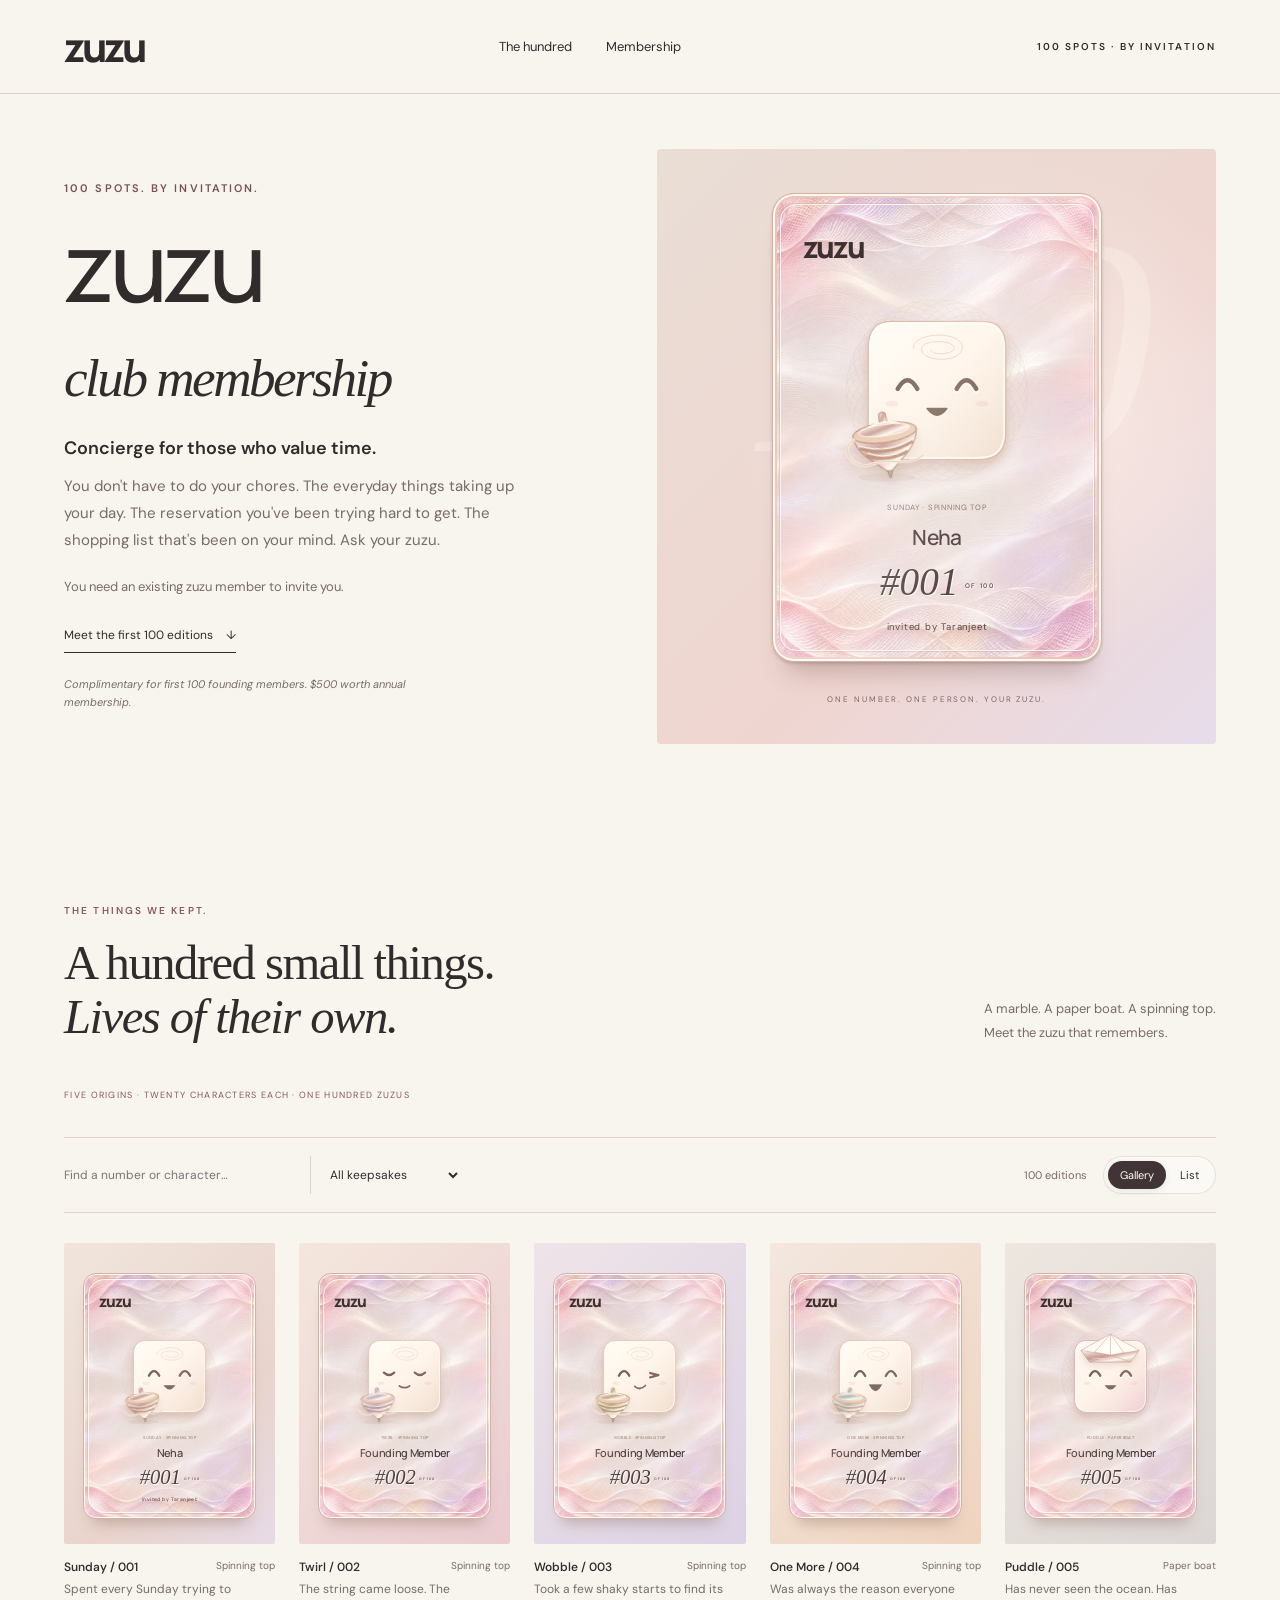
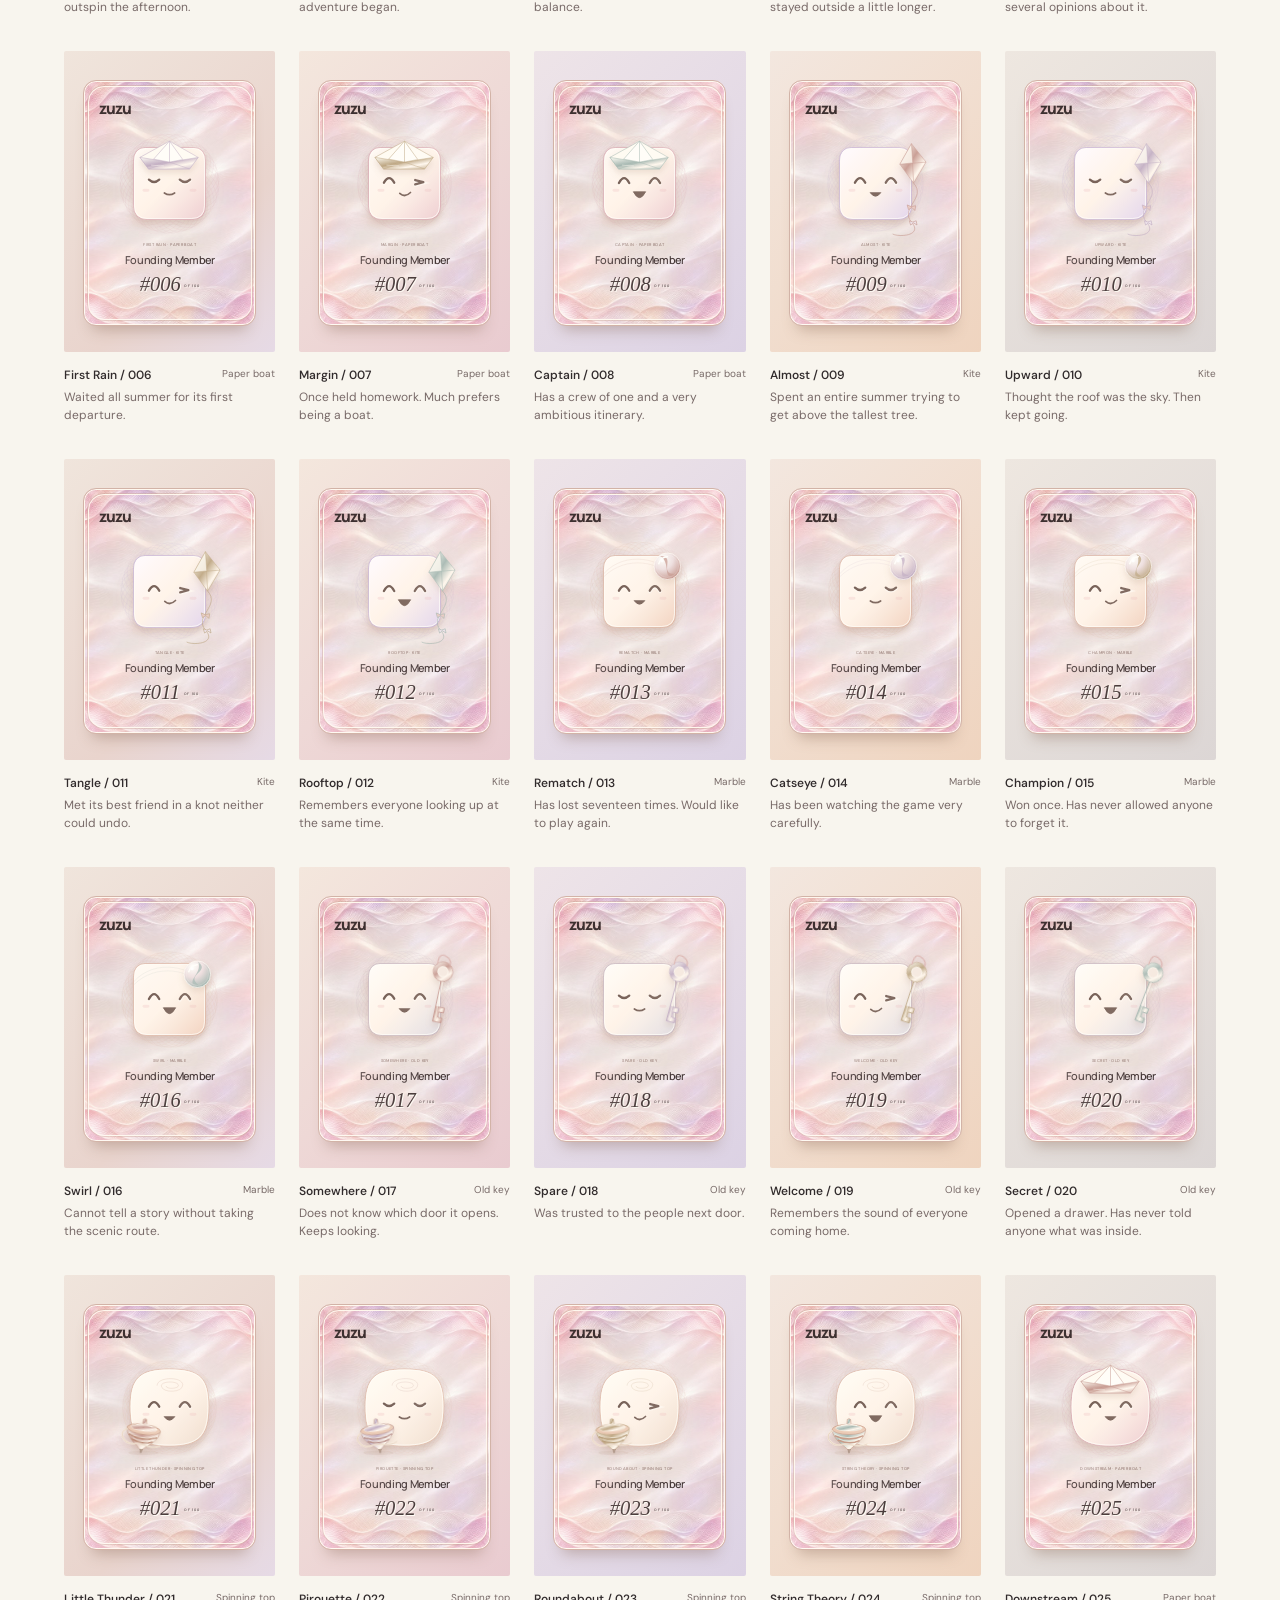
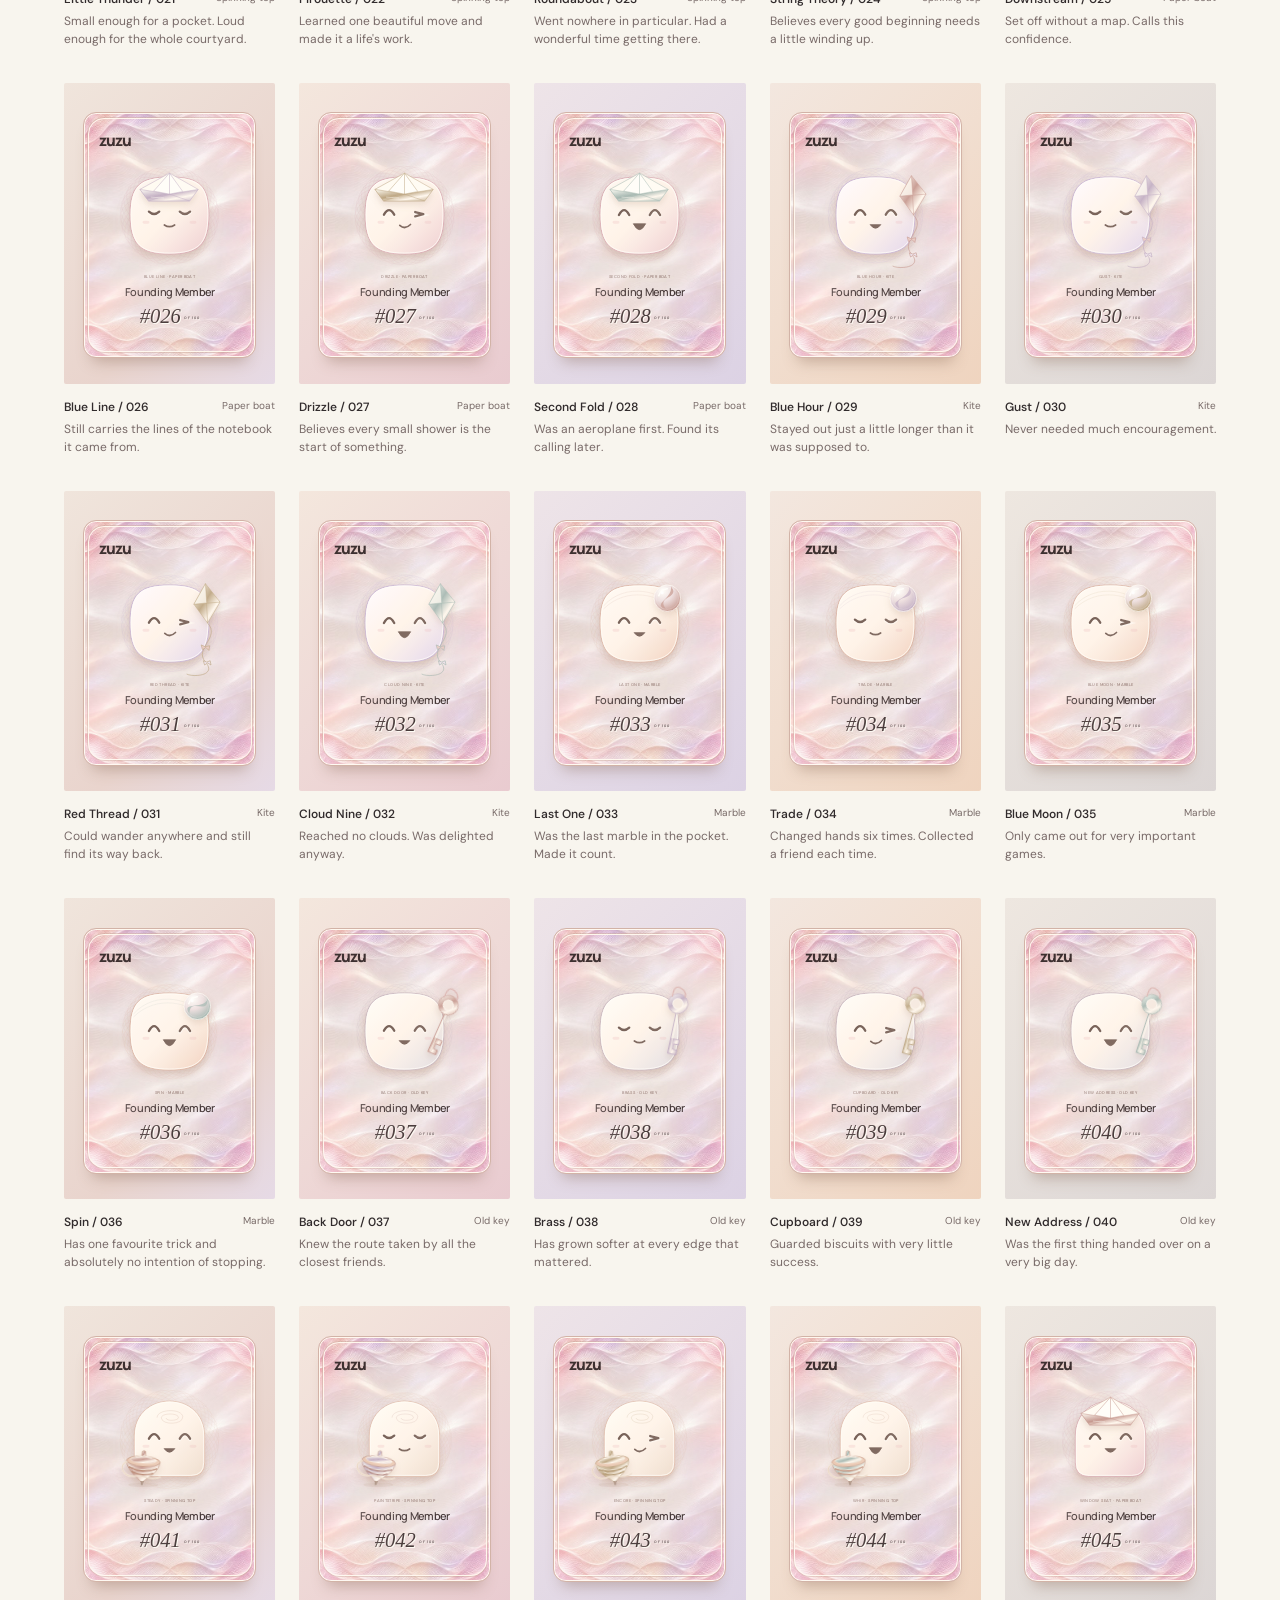
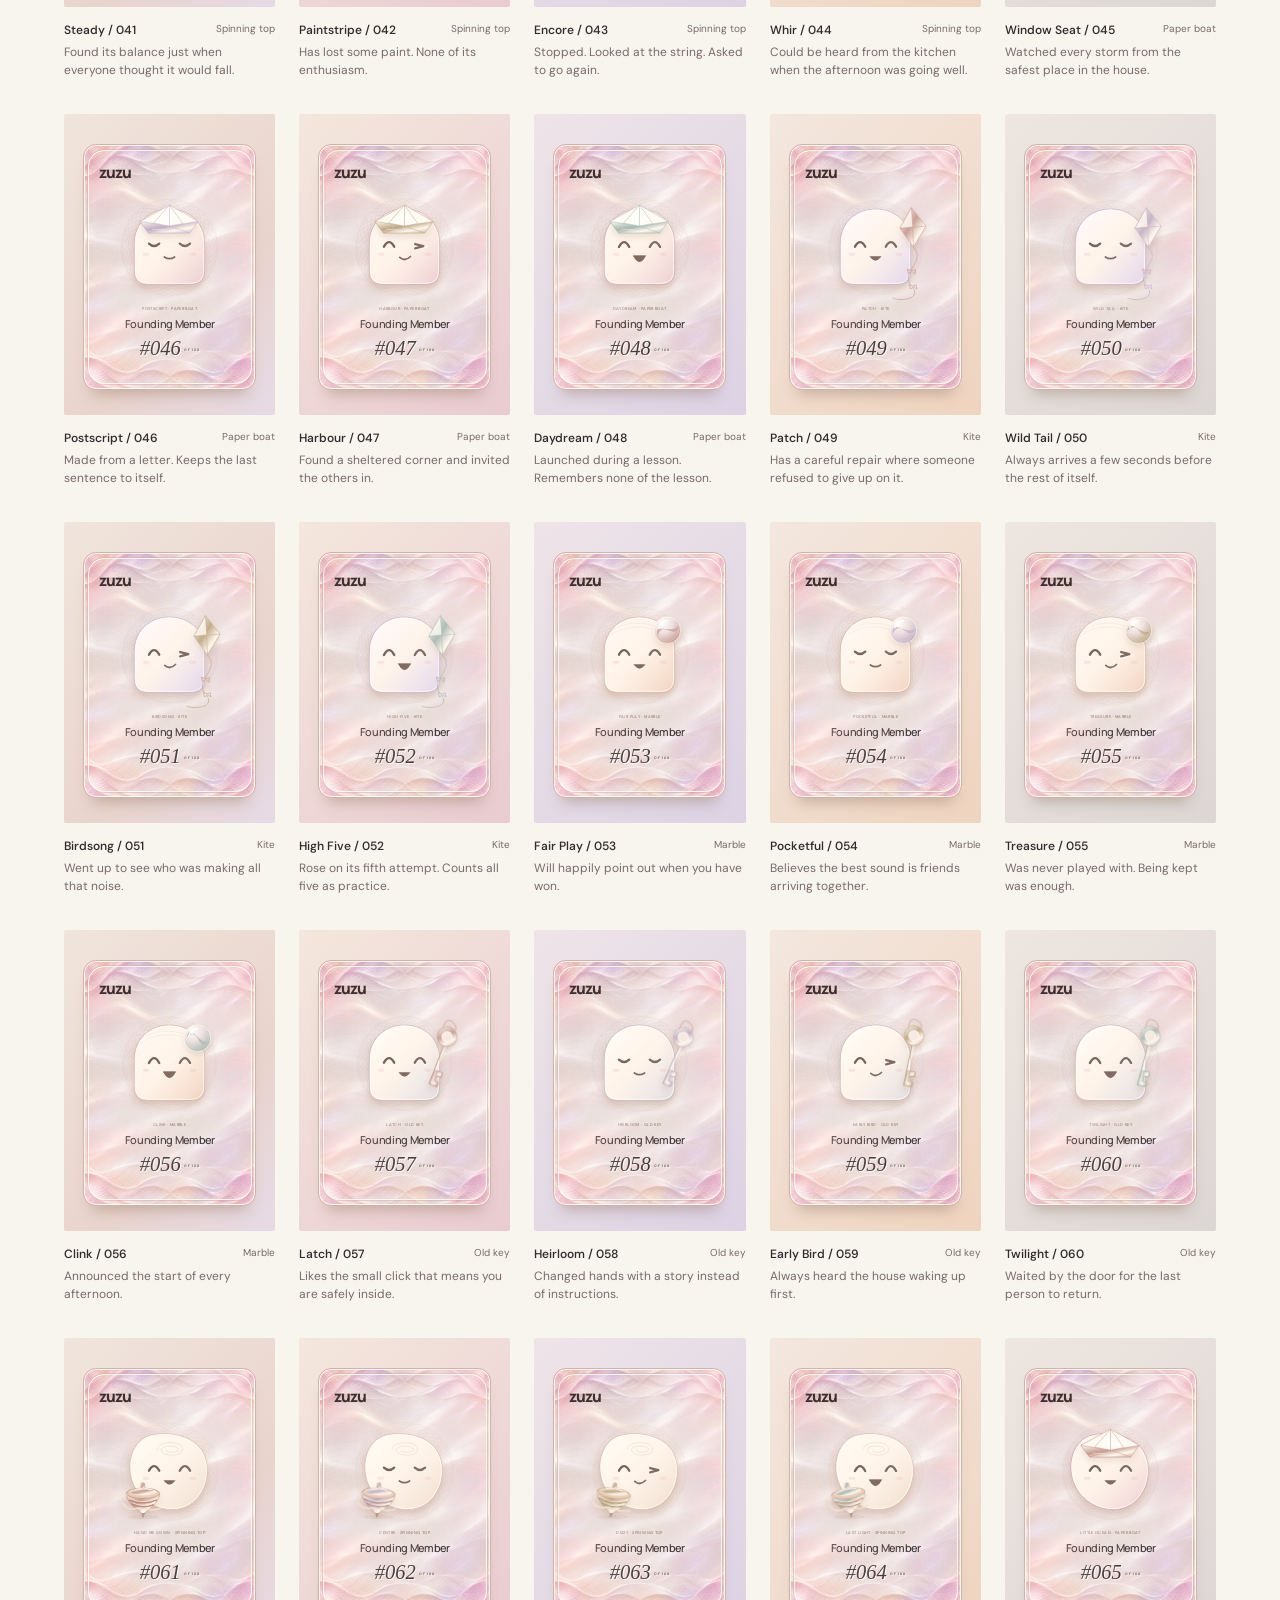
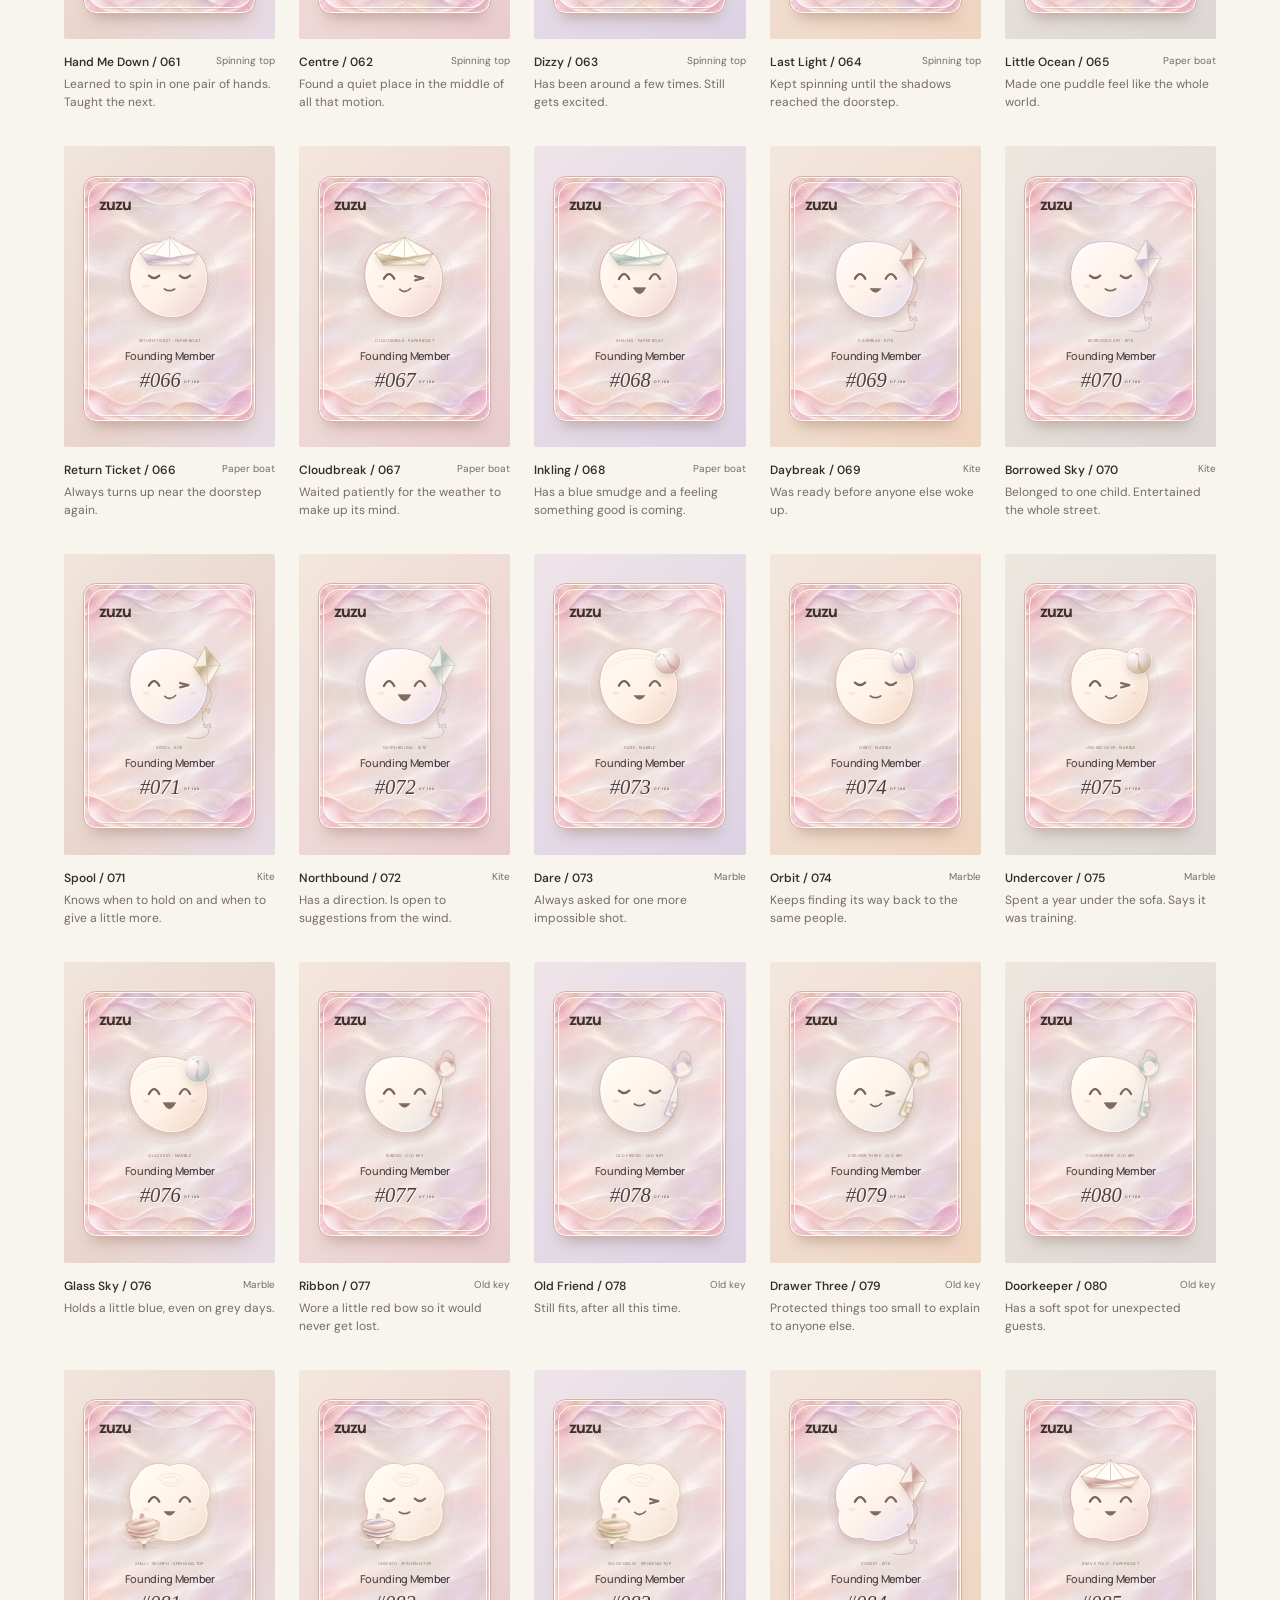
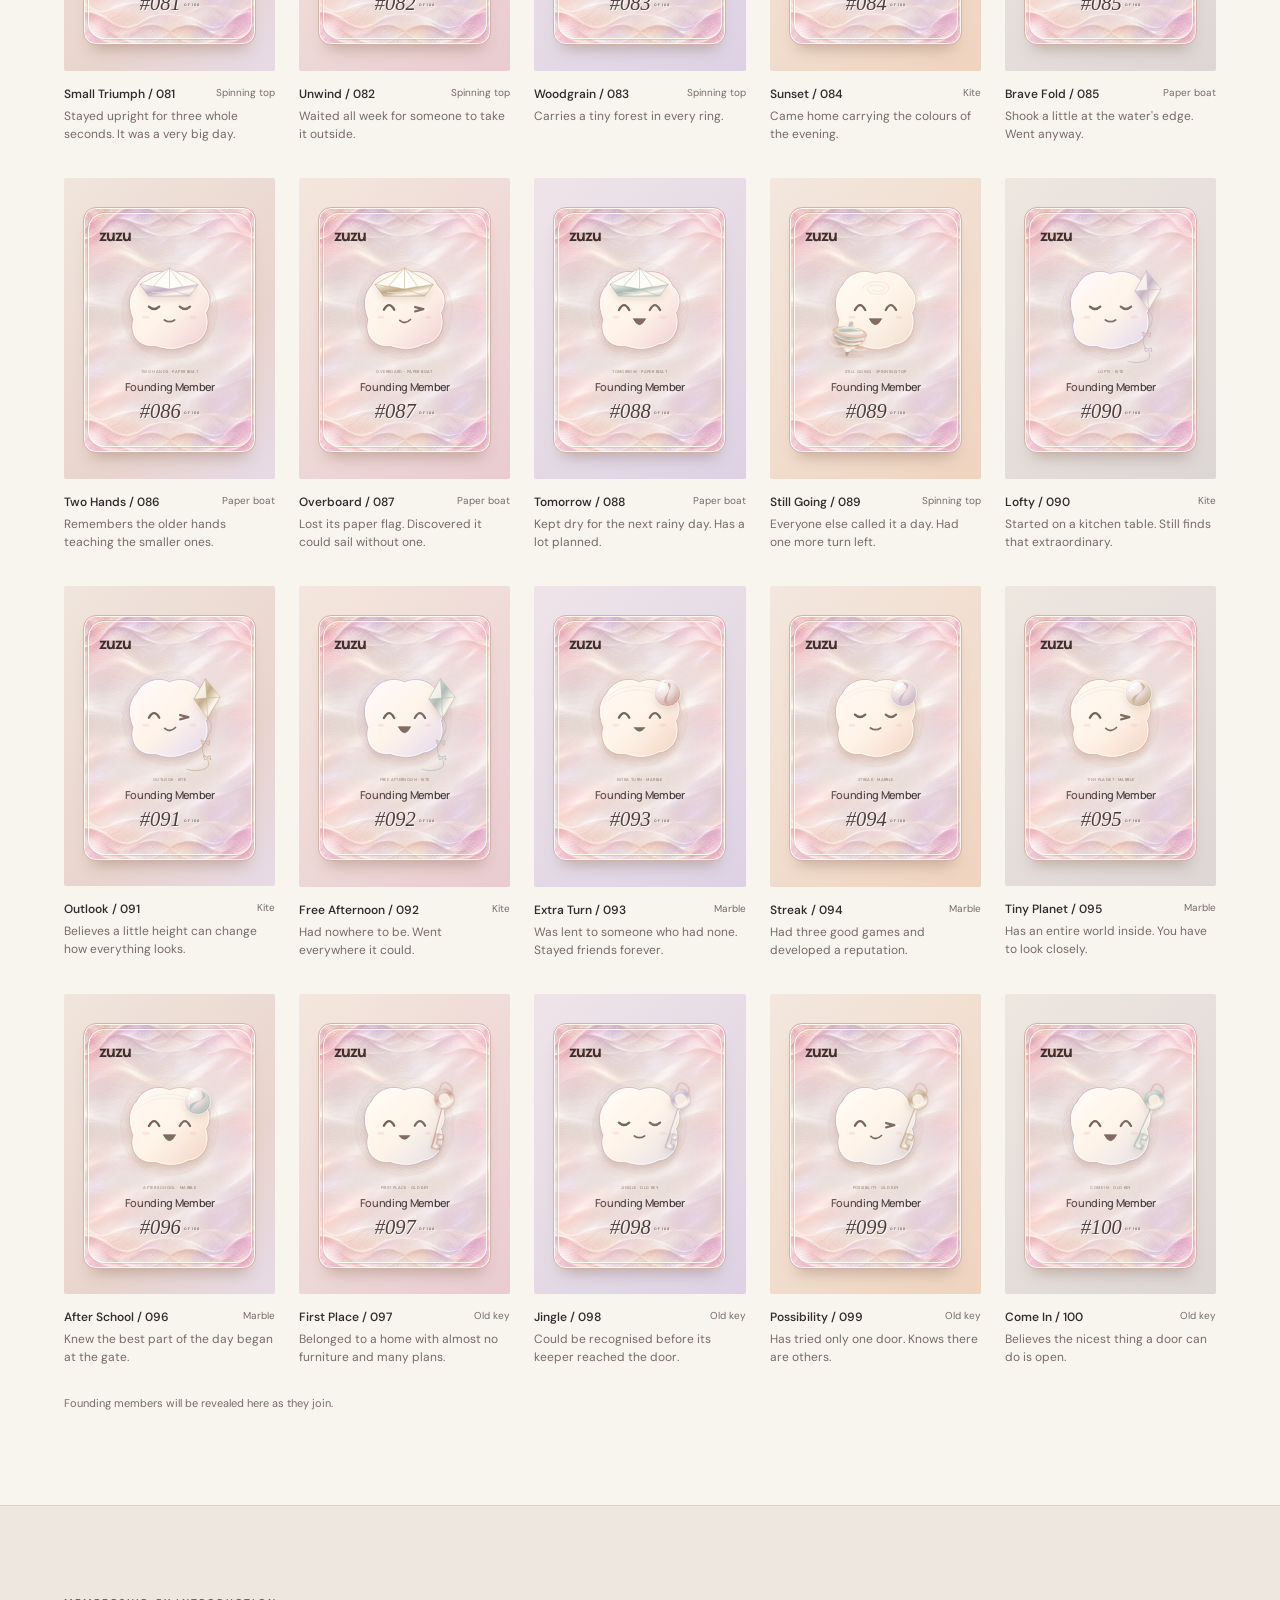
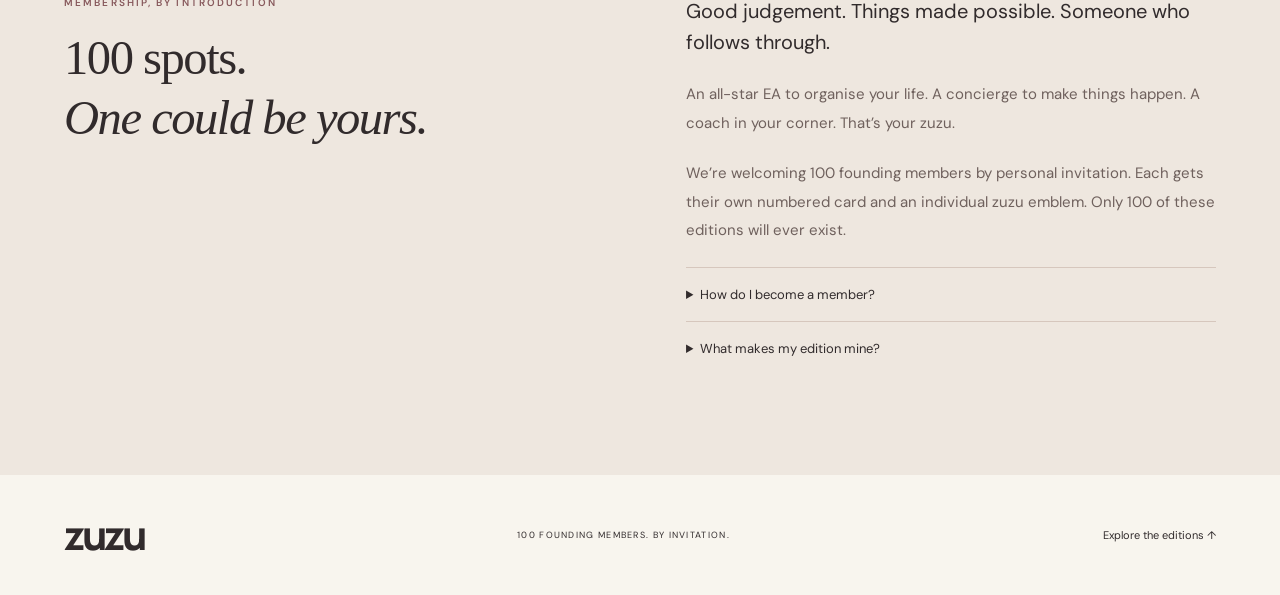
==== commit 05cae003: "Lead with complimentary membership and remove the two collection story paragraphs" ====
--- a/founding-gallery/index.html
+++ b/founding-gallery/index.html
@@ -1,8 +1,8 @@
 <!doctype html>
 <html lang="en"><head><meta charset="utf-8"><meta name="viewport" content="width=device-width,initial-scale=1"><meta name="theme-color" content="#f8f3ec"><meta name="description" content="zuzu club membership. Concierge for those who value time. 100 spots. By invitation."><meta property="og:title" content="zuzu club membership — 100 spots. By invitation."><meta property="og:description" content="Concierge for those who value time. 100 spots. By invitation."><title>zuzu club membership — 100 spots. By invitation.</title><link rel="icon" href="emblems/zuzu-001.svg" type="image/svg+xml"><link rel="stylesheet" href="style.css"><script src="gallery.js" defer></script></head>
 <body><a class="skip" href="#collection">Skip to the collection</a><header><a href="#" class="wordmark" aria-label="Zuzu home">zuzu</a><nav aria-label="Main"><a href="#collection">The hundred</a><a href="#beginning">Membership</a></nav><span class="nav-edition">100 SPOTS · BY INVITATION</span></header>
-<main><section class="membership-hero"><div class="intro"><p class="eyebrow">100 SPOTS. BY INVITATION.</p><h1>zuzu<br><em>club membership</em></h1><p class="hero-promise">Concierge for those who value time.</p><p class="vision">You don't have to do your chores. The everyday things taking up your day. The reservation you've been trying hard to get. The shopping list that's been on your mind. Ask your zuzu.</p><p class="invitation-copy">You need an existing zuzu member to invite you.</p><a class="text-link" href="#collection">Meet the first 100 editions <span>↓</span></a><p class="membership-price"><em>$500 annual membership. Complimentary for first 100 founding members.</em></p></div><section class="showcase" aria-label="One of 100 founding member cards"><div class="edition-watermark" aria-hidden="true">100</div><div class="card-stage" id="card-stage"><div class="hero-wrap"><div id="portrait-card" class="tilt-shell"><div class="member-card vertical" aria-label="Founding edition 001"><div class="card-top"><span class="card-wordmark">zuzu</span></div><img class="card-art" src="emblems/zuzu-001.svg" alt="Sunday, Spinning top zuzu" loading="lazy"><div class="card-memory">Sunday · Spinning top</div><div class="card-name">Neha</div><div class="card-number">#001<small>OF 100</small></div><div class="card-by">invited by Taranjeet</div></div></div></div></div><p class="edition-caption">ONE NUMBER. ONE PERSON. YOUR ZUZU.</p></section></section>
-<section class="collection section" id="collection"><div class="section-heading"><div><p class="eyebrow">THE THINGS WE KEPT.</p><h2>A hundred small things.<br><em>Lives of their own.</em></h2></div><p>A marble. A paper boat. A spinning top.<br>Meet the zuzu that remembers.</p></div><div class="collection-lore"><p>There was a box you wouldn’t let anyone throw away. A marble you’d won. A boat you’d folded. A key whose door you’d never found.</p><p>Then you grew up. The box stayed closed. Inside, something peculiar happened. The things you kept began to remember. And one by one, they became someone.</p><span>FIVE ORIGINS · TWENTY CHARACTERS EACH · ONE HUNDRED ZUZUS</span></div><div class="collection-tools"><div class="filter-wrap"><label class="sr-only" for="search">Find an edition</label><input id="search" type="search" placeholder="Find a number or character…"><label class="sr-only" for="family">Filter by keepsake</label><select id="family"><option value="all">All keepsakes</option><option value="Lattu">Lattu · spinning tops</option><option>Paper Boats</option><option>Kites</option><option>Marbles</option><option>Old Keys</option></select></div><div class="tool-right"><span id="result-count" aria-live="polite">100 editions</span><div class="segmented small" aria-label="Collection view"><button data-view="grid" aria-pressed="true">Gallery</button><button data-view="list" aria-pressed="false">List</button></div></div></div><div id="collection-grid" class="collection-grid"><article class="edition" data-number="1" data-family="Lattu" data-search="sunday spinning top neha"><div class="tile-art"><div class="member-card vertical" aria-label="Founding edition 001"><div class="card-top"><span class="card-wordmark">zuzu</span></div><img class="card-art" src="emblems/zuzu-001.svg" alt="Sunday, Spinning top zuzu" loading="lazy"><div class="card-memory">Sunday · Spinning top</div><div class="card-name">Neha</div><div class="card-number">#001<small>OF 100</small></div><div class="card-by">invited by Taranjeet</div></div></div><div class="tile-caption"><div class="tile-meta"><strong>Sunday / 001</strong><span>Spinning top</span></div><p class="tile-story">Spent every Sunday trying to outspin the afternoon.</p></div></article>
+<main><section class="membership-hero"><div class="intro"><p class="eyebrow">100 SPOTS. BY INVITATION.</p><h1>zuzu<br><em>club membership</em></h1><p class="hero-promise">Concierge for those who value time.</p><p class="vision">You don't have to do your chores. The everyday things taking up your day. The reservation you've been trying hard to get. The shopping list that's been on your mind. Ask your zuzu.</p><p class="invitation-copy">You need an existing zuzu member to invite you.</p><a class="text-link" href="#collection">Meet the first 100 editions <span>↓</span></a><p class="membership-price"><em>Complimentary for first 100 founding members. $500 worth annual membership.</em></p></div><section class="showcase" aria-label="One of 100 founding member cards"><div class="edition-watermark" aria-hidden="true">100</div><div class="card-stage" id="card-stage"><div class="hero-wrap"><div id="portrait-card" class="tilt-shell"><div class="member-card vertical" aria-label="Founding edition 001"><div class="card-top"><span class="card-wordmark">zuzu</span></div><img class="card-art" src="emblems/zuzu-001.svg" alt="Sunday, Spinning top zuzu" loading="lazy"><div class="card-memory">Sunday · Spinning top</div><div class="card-name">Neha</div><div class="card-number">#001<small>OF 100</small></div><div class="card-by">invited by Taranjeet</div></div></div></div></div><p class="edition-caption">ONE NUMBER. ONE PERSON. YOUR ZUZU.</p></section></section>
+<section class="collection section" id="collection"><div class="section-heading"><div><p class="eyebrow">THE THINGS WE KEPT.</p><h2>A hundred small things.<br><em>Lives of their own.</em></h2></div><p>A marble. A paper boat. A spinning top.<br>Meet the zuzu that remembers.</p></div><div class="collection-lore"><span>FIVE ORIGINS · TWENTY CHARACTERS EACH · ONE HUNDRED ZUZUS</span></div><div class="collection-tools"><div class="filter-wrap"><label class="sr-only" for="search">Find an edition</label><input id="search" type="search" placeholder="Find a number or character…"><label class="sr-only" for="family">Filter by keepsake</label><select id="family"><option value="all">All keepsakes</option><option value="Lattu">Lattu · spinning tops</option><option>Paper Boats</option><option>Kites</option><option>Marbles</option><option>Old Keys</option></select></div><div class="tool-right"><span id="result-count" aria-live="polite">100 editions</span><div class="segmented small" aria-label="Collection view"><button data-view="grid" aria-pressed="true">Gallery</button><button data-view="list" aria-pressed="false">List</button></div></div></div><div id="collection-grid" class="collection-grid"><article class="edition" data-number="1" data-family="Lattu" data-search="sunday spinning top neha"><div class="tile-art"><div class="member-card vertical" aria-label="Founding edition 001"><div class="card-top"><span class="card-wordmark">zuzu</span></div><img class="card-art" src="emblems/zuzu-001.svg" alt="Sunday, Spinning top zuzu" loading="lazy"><div class="card-memory">Sunday · Spinning top</div><div class="card-name">Neha</div><div class="card-number">#001<small>OF 100</small></div><div class="card-by">invited by Taranjeet</div></div></div><div class="tile-caption"><div class="tile-meta"><strong>Sunday / 001</strong><span>Spinning top</span></div><p class="tile-story">Spent every Sunday trying to outspin the afternoon.</p></div></article>
 <article class="edition" data-number="2" data-family="Lattu" data-search="twirl spinning top "><div class="tile-art"><div class="member-card vertical" aria-label="Founding edition 002"><div class="card-top"><span class="card-wordmark">zuzu</span></div><img class="card-art" src="emblems/zuzu-002.svg" alt="Twirl, Spinning top zuzu" loading="lazy"><div class="card-memory">Twirl · Spinning top</div><div class="card-name">Founding Member</div><div class="card-number">#002<small>OF 100</small></div></div></div><div class="tile-caption"><div class="tile-meta"><strong>Twirl / 002</strong><span>Spinning top</span></div><p class="tile-story">The string came loose. The adventure began.</p></div></article>
 <article class="edition" data-number="3" data-family="Lattu" data-search="wobble spinning top "><div class="tile-art"><div class="member-card vertical" aria-label="Founding edition 003"><div class="card-top"><span class="card-wordmark">zuzu</span></div><img class="card-art" src="emblems/zuzu-003.svg" alt="Wobble, Spinning top zuzu" loading="lazy"><div class="card-memory">Wobble · Spinning top</div><div class="card-name">Founding Member</div><div class="card-number">#003<small>OF 100</small></div></div></div><div class="tile-caption"><div class="tile-meta"><strong>Wobble / 003</strong><span>Spinning top</span></div><p class="tile-story">Took a few shaky starts to find its balance.</p></div></article>
 <article class="edition" data-number="4" data-family="Lattu" data-search="one more spinning top "><div class="tile-art"><div class="member-card vertical" aria-label="Founding edition 004"><div class="card-top"><span class="card-wordmark">zuzu</span></div><img class="card-art" src="emblems/zuzu-004.svg" alt="One More, Spinning top zuzu" loading="lazy"><div class="card-memory">One More · Spinning top</div><div class="card-name">Founding Member</div><div class="card-number">#004<small>OF 100</small></div></div></div><div class="tile-caption"><div class="tile-meta"><strong>One More / 004</strong><span>Spinning top</span></div><p class="tile-story">Was always the reason everyone stayed outside a little longer.</p></div></article>
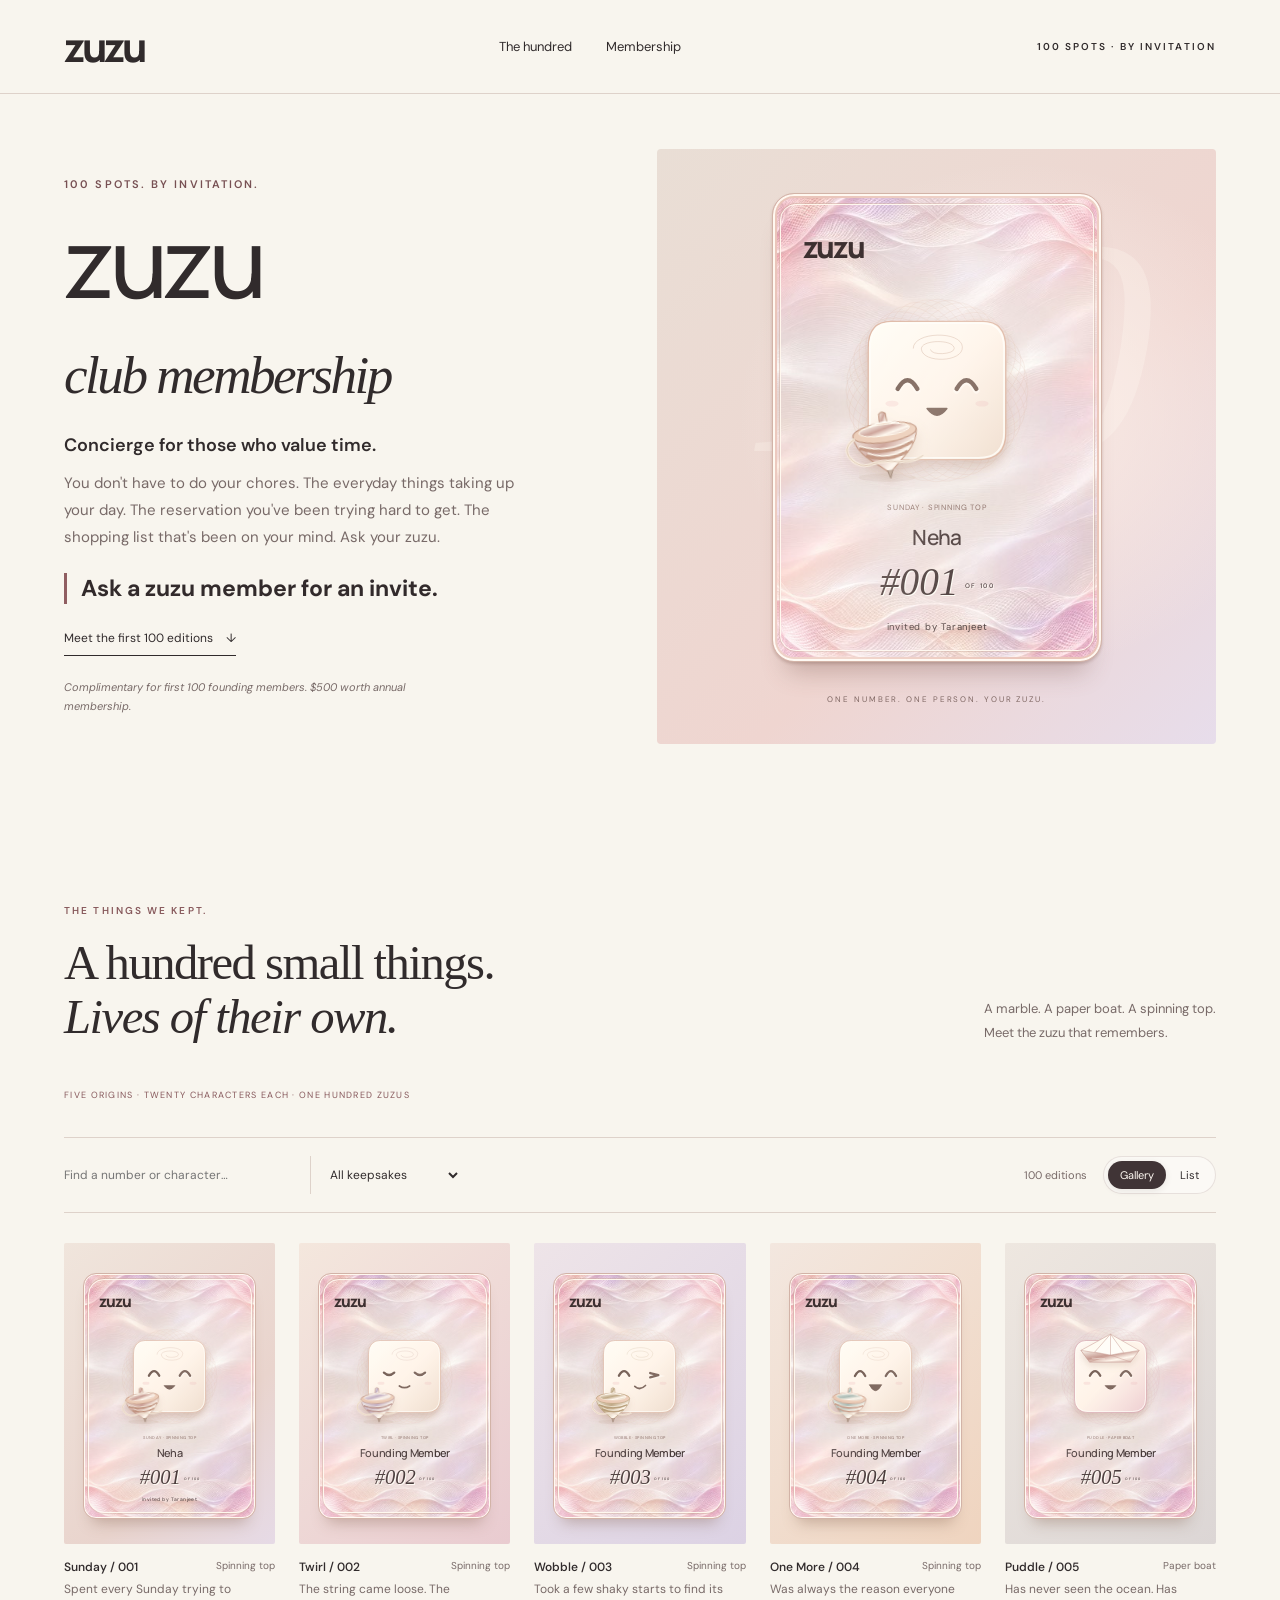
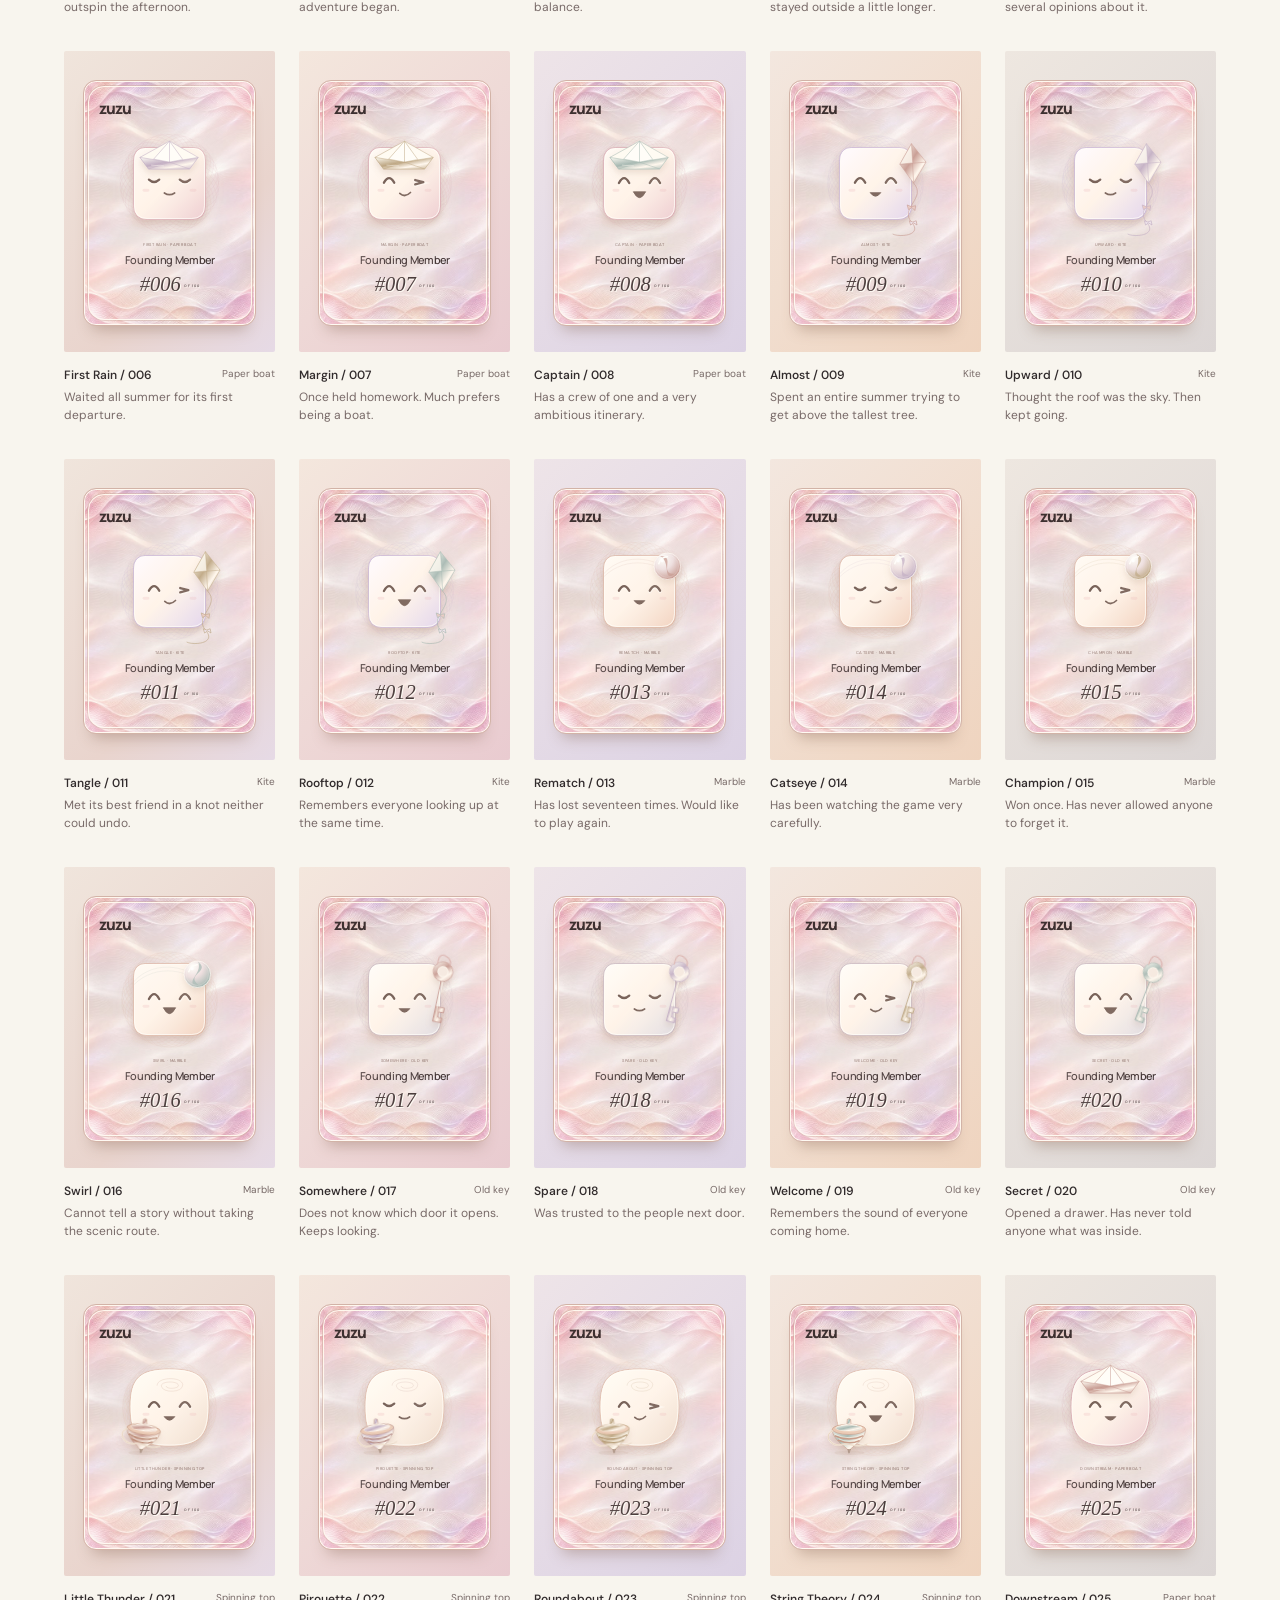
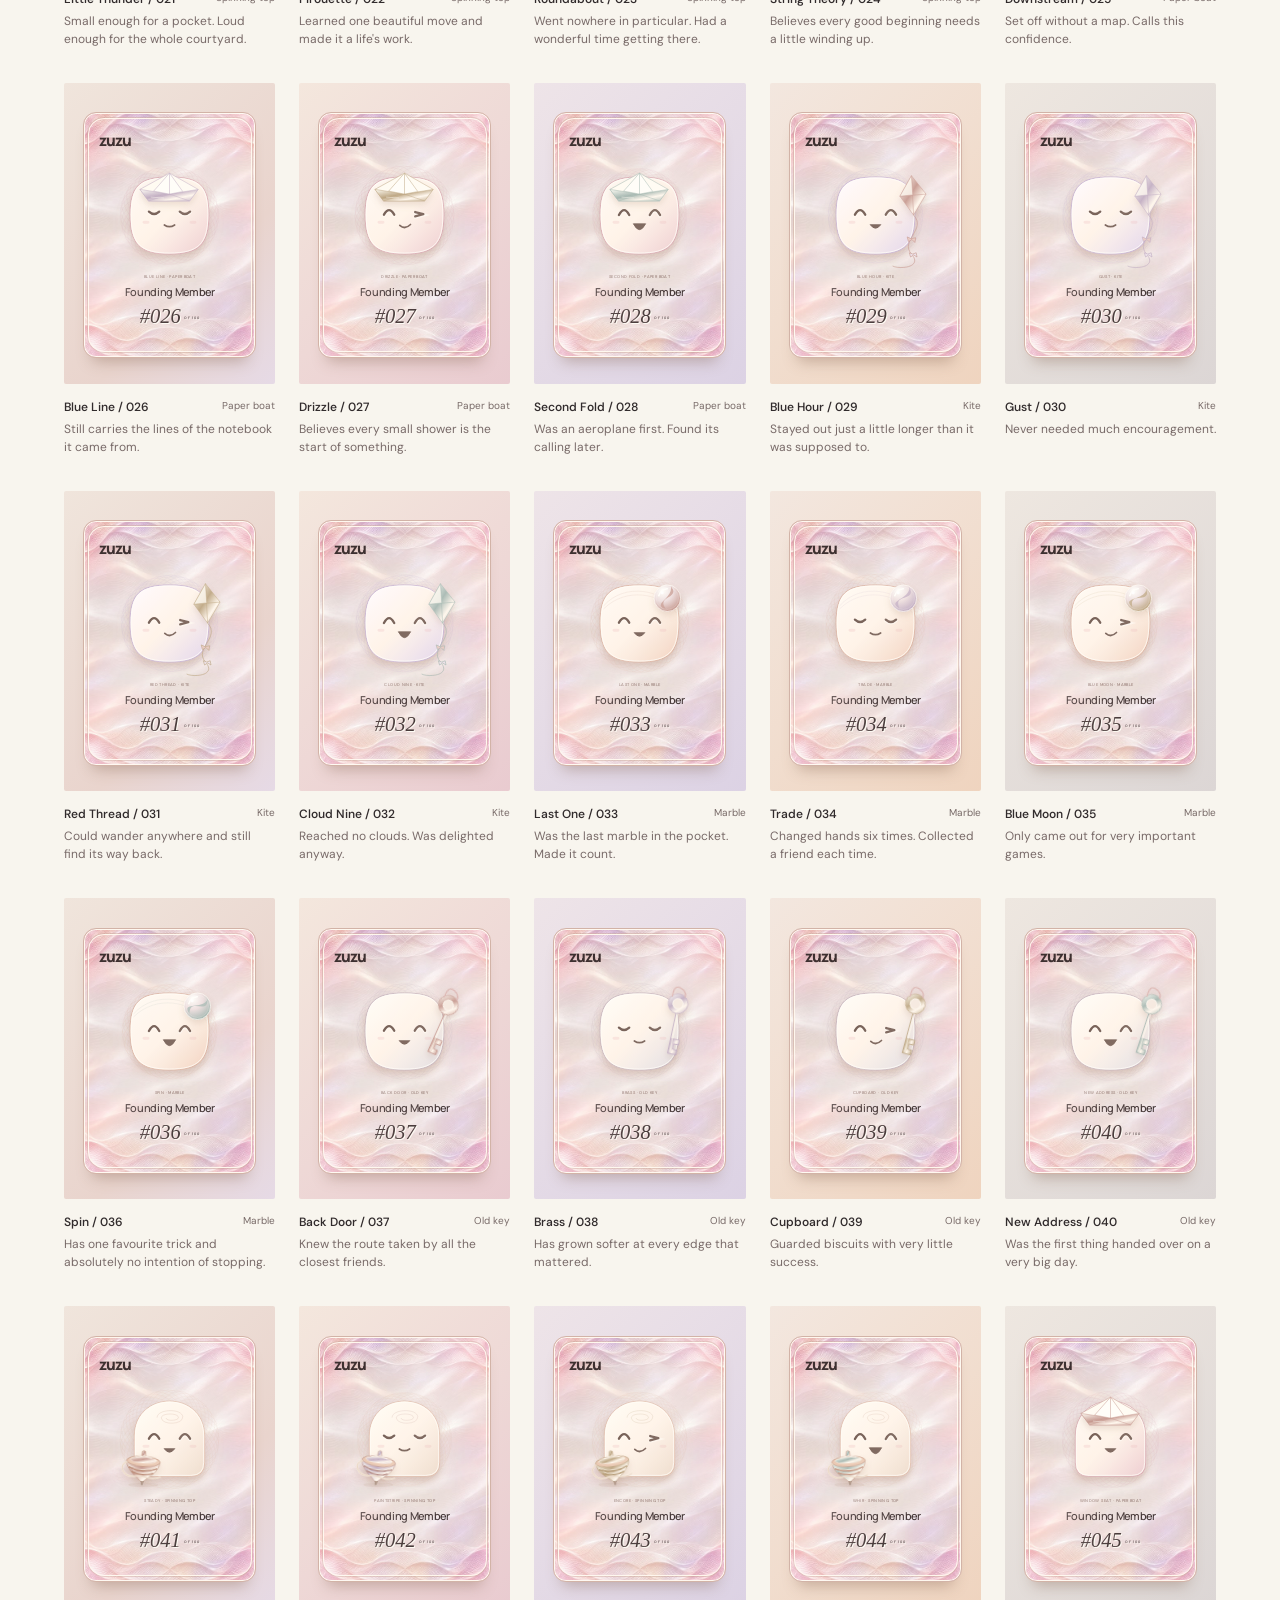
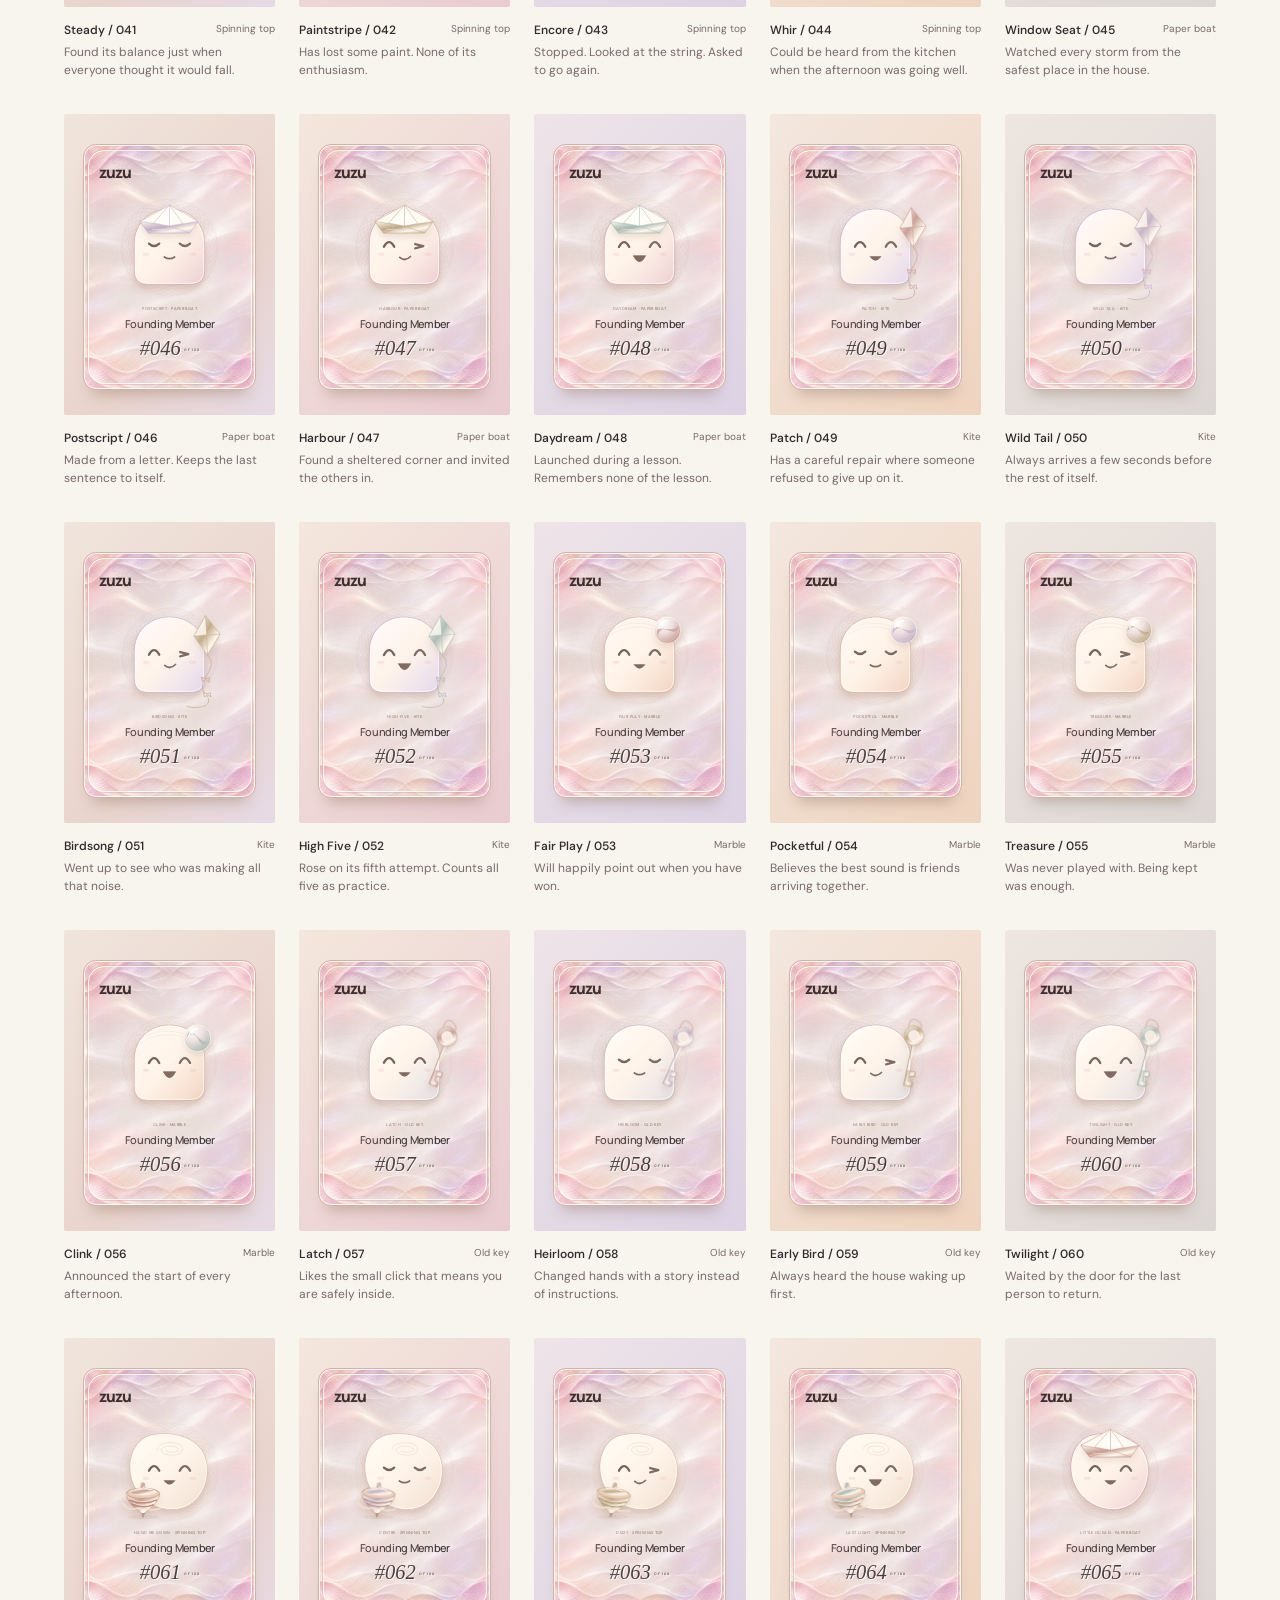
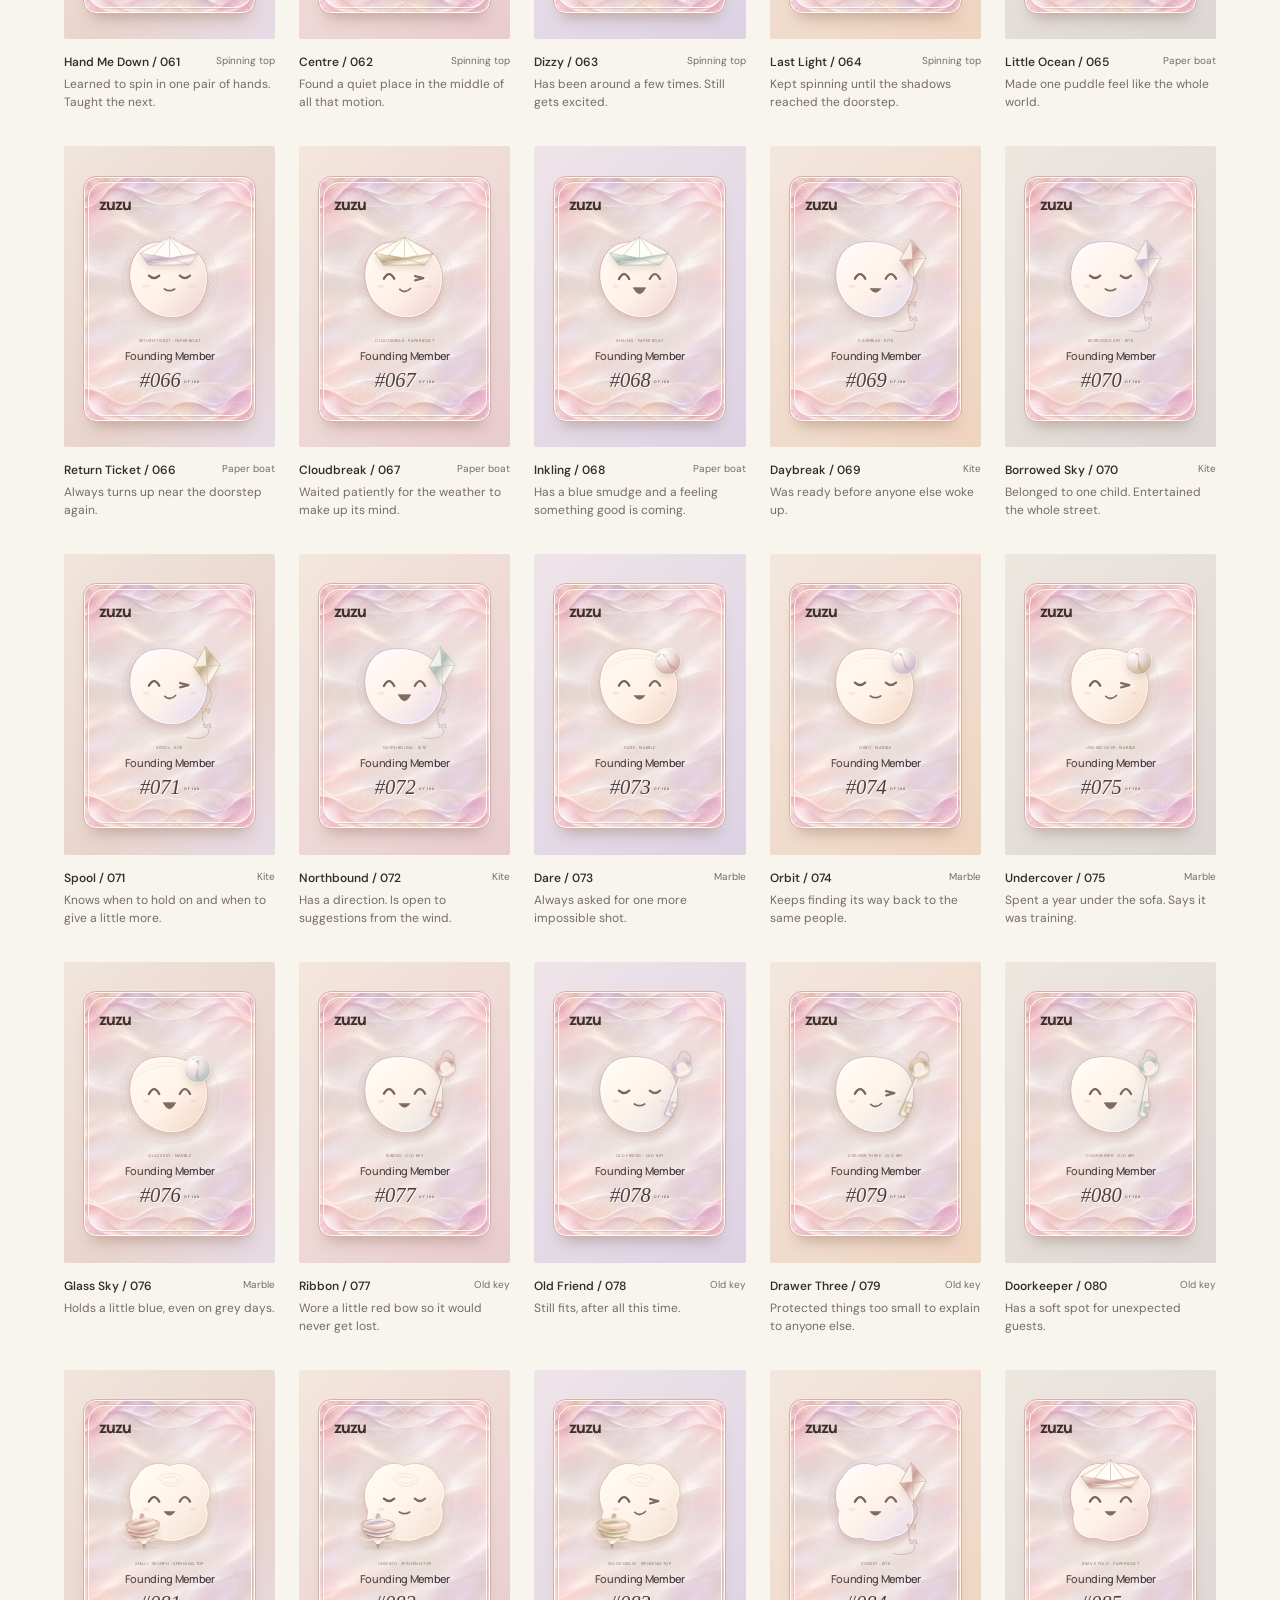
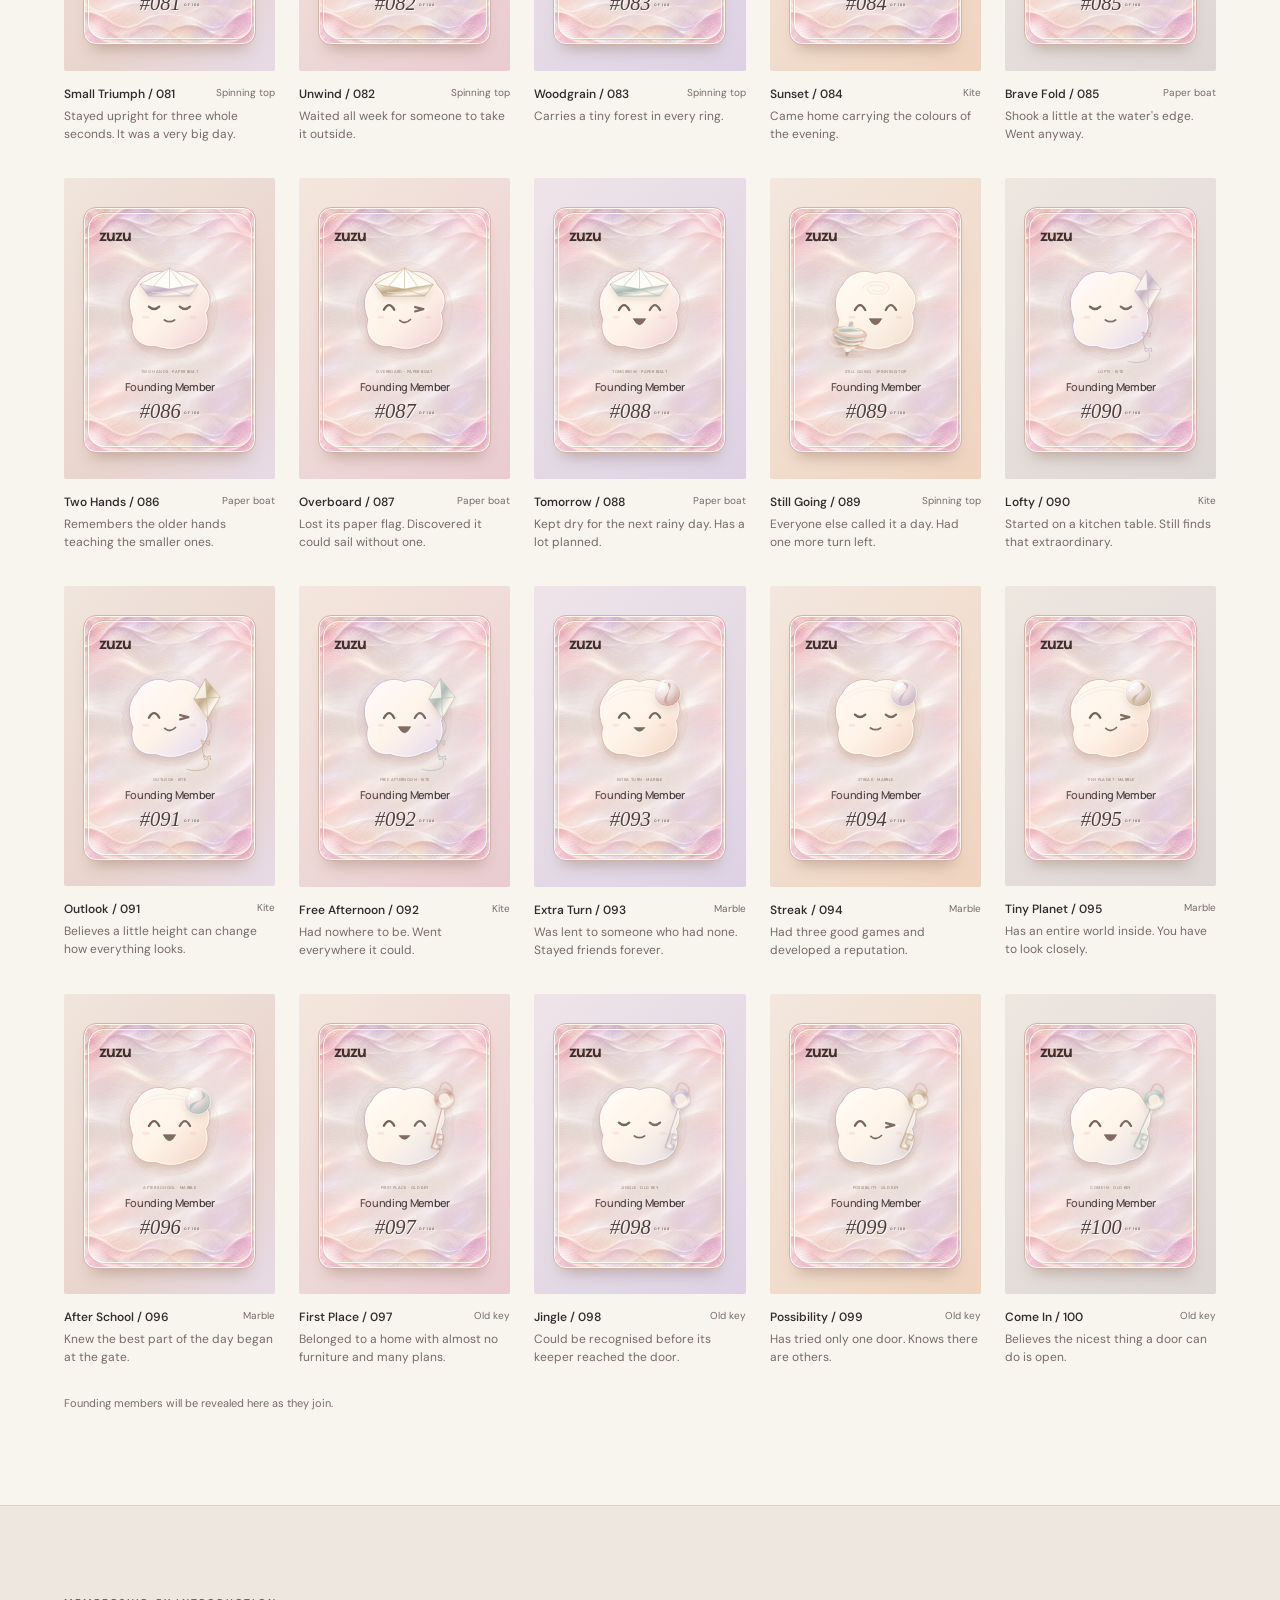
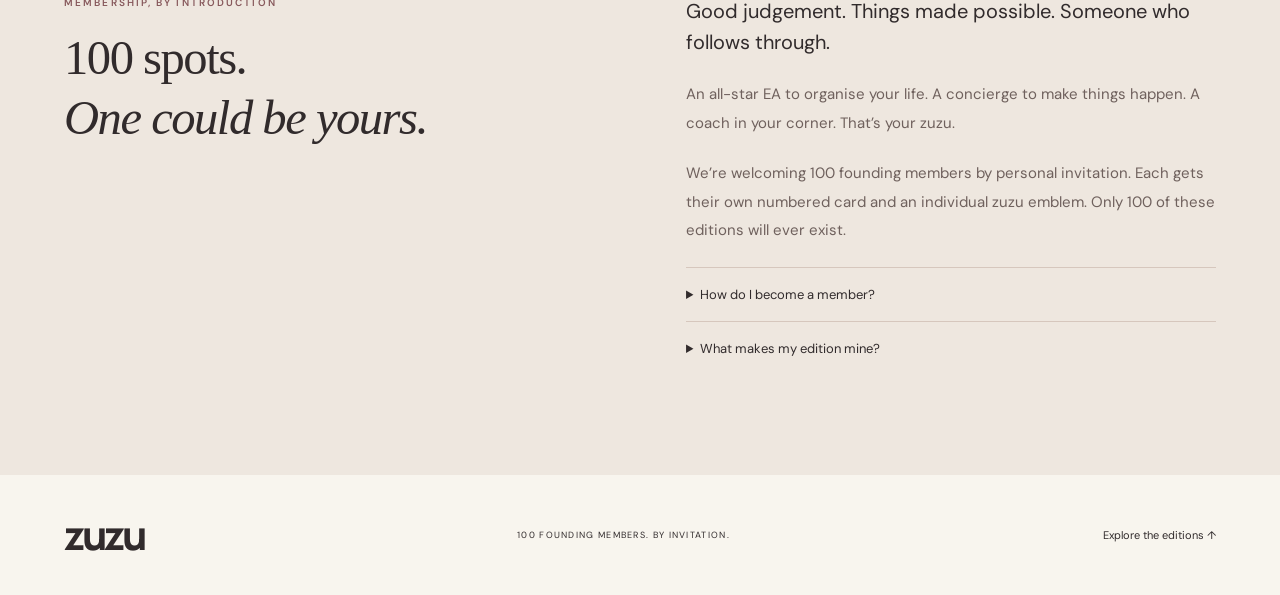
==== commit bc574718: "Make asking a member the primary invitation instruction" ====
--- a/founding-gallery/index.html
+++ b/founding-gallery/index.html
@@ -1,7 +1,7 @@
 <!doctype html>
 <html lang="en"><head><meta charset="utf-8"><meta name="viewport" content="width=device-width,initial-scale=1"><meta name="theme-color" content="#f8f3ec"><meta name="description" content="zuzu club membership. Concierge for those who value time. 100 spots. By invitation."><meta property="og:title" content="zuzu club membership — 100 spots. By invitation."><meta property="og:description" content="Concierge for those who value time. 100 spots. By invitation."><title>zuzu club membership — 100 spots. By invitation.</title><link rel="icon" href="emblems/zuzu-001.svg" type="image/svg+xml"><link rel="stylesheet" href="style.css"><script src="gallery.js" defer></script></head>
 <body><a class="skip" href="#collection">Skip to the collection</a><header><a href="#" class="wordmark" aria-label="Zuzu home">zuzu</a><nav aria-label="Main"><a href="#collection">The hundred</a><a href="#beginning">Membership</a></nav><span class="nav-edition">100 SPOTS · BY INVITATION</span></header>
-<main><section class="membership-hero"><div class="intro"><p class="eyebrow">100 SPOTS. BY INVITATION.</p><h1>zuzu<br><em>club membership</em></h1><p class="hero-promise">Concierge for those who value time.</p><p class="vision">You don't have to do your chores. The everyday things taking up your day. The reservation you've been trying hard to get. The shopping list that's been on your mind. Ask your zuzu.</p><p class="invitation-copy">You need an existing zuzu member to invite you.</p><a class="text-link" href="#collection">Meet the first 100 editions <span>↓</span></a><p class="membership-price"><em>Complimentary for first 100 founding members. $500 worth annual membership.</em></p></div><section class="showcase" aria-label="One of 100 founding member cards"><div class="edition-watermark" aria-hidden="true">100</div><div class="card-stage" id="card-stage"><div class="hero-wrap"><div id="portrait-card" class="tilt-shell"><div class="member-card vertical" aria-label="Founding edition 001"><div class="card-top"><span class="card-wordmark">zuzu</span></div><img class="card-art" src="emblems/zuzu-001.svg" alt="Sunday, Spinning top zuzu" loading="lazy"><div class="card-memory">Sunday · Spinning top</div><div class="card-name">Neha</div><div class="card-number">#001<small>OF 100</small></div><div class="card-by">invited by Taranjeet</div></div></div></div></div><p class="edition-caption">ONE NUMBER. ONE PERSON. YOUR ZUZU.</p></section></section>
+<main><section class="membership-hero"><div class="intro"><p class="eyebrow">100 SPOTS. BY INVITATION.</p><h1>zuzu<br><em>club membership</em></h1><p class="hero-promise">Concierge for those who value time.</p><p class="vision">You don't have to do your chores. The everyday things taking up your day. The reservation you've been trying hard to get. The shopping list that's been on your mind. Ask your zuzu.</p><p class="invitation-copy" style="border-inline-start:3px solid #905e61;padding-inline-start:14px;color:#322a2b;font-size:clamp(18px,2vw,23px);line-height:1.35;margin:0 0 22px"><strong>Ask a zuzu member for an invite.</strong></p><a class="text-link" href="#collection">Meet the first 100 editions <span>↓</span></a><p class="membership-price"><em>Complimentary for first 100 founding members. $500 worth annual membership.</em></p></div><section class="showcase" aria-label="One of 100 founding member cards"><div class="edition-watermark" aria-hidden="true">100</div><div class="card-stage" id="card-stage"><div class="hero-wrap"><div id="portrait-card" class="tilt-shell"><div class="member-card vertical" aria-label="Founding edition 001"><div class="card-top"><span class="card-wordmark">zuzu</span></div><img class="card-art" src="emblems/zuzu-001.svg" alt="Sunday, Spinning top zuzu" loading="lazy"><div class="card-memory">Sunday · Spinning top</div><div class="card-name">Neha</div><div class="card-number">#001<small>OF 100</small></div><div class="card-by">invited by Taranjeet</div></div></div></div></div><p class="edition-caption">ONE NUMBER. ONE PERSON. YOUR ZUZU.</p></section></section>
 <section class="collection section" id="collection"><div class="section-heading"><div><p class="eyebrow">THE THINGS WE KEPT.</p><h2>A hundred small things.<br><em>Lives of their own.</em></h2></div><p>A marble. A paper boat. A spinning top.<br>Meet the zuzu that remembers.</p></div><div class="collection-lore"><span>FIVE ORIGINS · TWENTY CHARACTERS EACH · ONE HUNDRED ZUZUS</span></div><div class="collection-tools"><div class="filter-wrap"><label class="sr-only" for="search">Find an edition</label><input id="search" type="search" placeholder="Find a number or character…"><label class="sr-only" for="family">Filter by keepsake</label><select id="family"><option value="all">All keepsakes</option><option value="Lattu">Lattu · spinning tops</option><option>Paper Boats</option><option>Kites</option><option>Marbles</option><option>Old Keys</option></select></div><div class="tool-right"><span id="result-count" aria-live="polite">100 editions</span><div class="segmented small" aria-label="Collection view"><button data-view="grid" aria-pressed="true">Gallery</button><button data-view="list" aria-pressed="false">List</button></div></div></div><div id="collection-grid" class="collection-grid"><article class="edition" data-number="1" data-family="Lattu" data-search="sunday spinning top neha"><div class="tile-art"><div class="member-card vertical" aria-label="Founding edition 001"><div class="card-top"><span class="card-wordmark">zuzu</span></div><img class="card-art" src="emblems/zuzu-001.svg" alt="Sunday, Spinning top zuzu" loading="lazy"><div class="card-memory">Sunday · Spinning top</div><div class="card-name">Neha</div><div class="card-number">#001<small>OF 100</small></div><div class="card-by">invited by Taranjeet</div></div></div><div class="tile-caption"><div class="tile-meta"><strong>Sunday / 001</strong><span>Spinning top</span></div><p class="tile-story">Spent every Sunday trying to outspin the afternoon.</p></div></article>
 <article class="edition" data-number="2" data-family="Lattu" data-search="twirl spinning top "><div class="tile-art"><div class="member-card vertical" aria-label="Founding edition 002"><div class="card-top"><span class="card-wordmark">zuzu</span></div><img class="card-art" src="emblems/zuzu-002.svg" alt="Twirl, Spinning top zuzu" loading="lazy"><div class="card-memory">Twirl · Spinning top</div><div class="card-name">Founding Member</div><div class="card-number">#002<small>OF 100</small></div></div></div><div class="tile-caption"><div class="tile-meta"><strong>Twirl / 002</strong><span>Spinning top</span></div><p class="tile-story">The string came loose. The adventure began.</p></div></article>
 <article class="edition" data-number="3" data-family="Lattu" data-search="wobble spinning top "><div class="tile-art"><div class="member-card vertical" aria-label="Founding edition 003"><div class="card-top"><span class="card-wordmark">zuzu</span></div><img class="card-art" src="emblems/zuzu-003.svg" alt="Wobble, Spinning top zuzu" loading="lazy"><div class="card-memory">Wobble · Spinning top</div><div class="card-name">Founding Member</div><div class="card-number">#003<small>OF 100</small></div></div></div><div class="tile-caption"><div class="tile-meta"><strong>Wobble / 003</strong><span>Spinning top</span></div><p class="tile-story">Took a few shaky starts to find its balance.</p></div></article>
